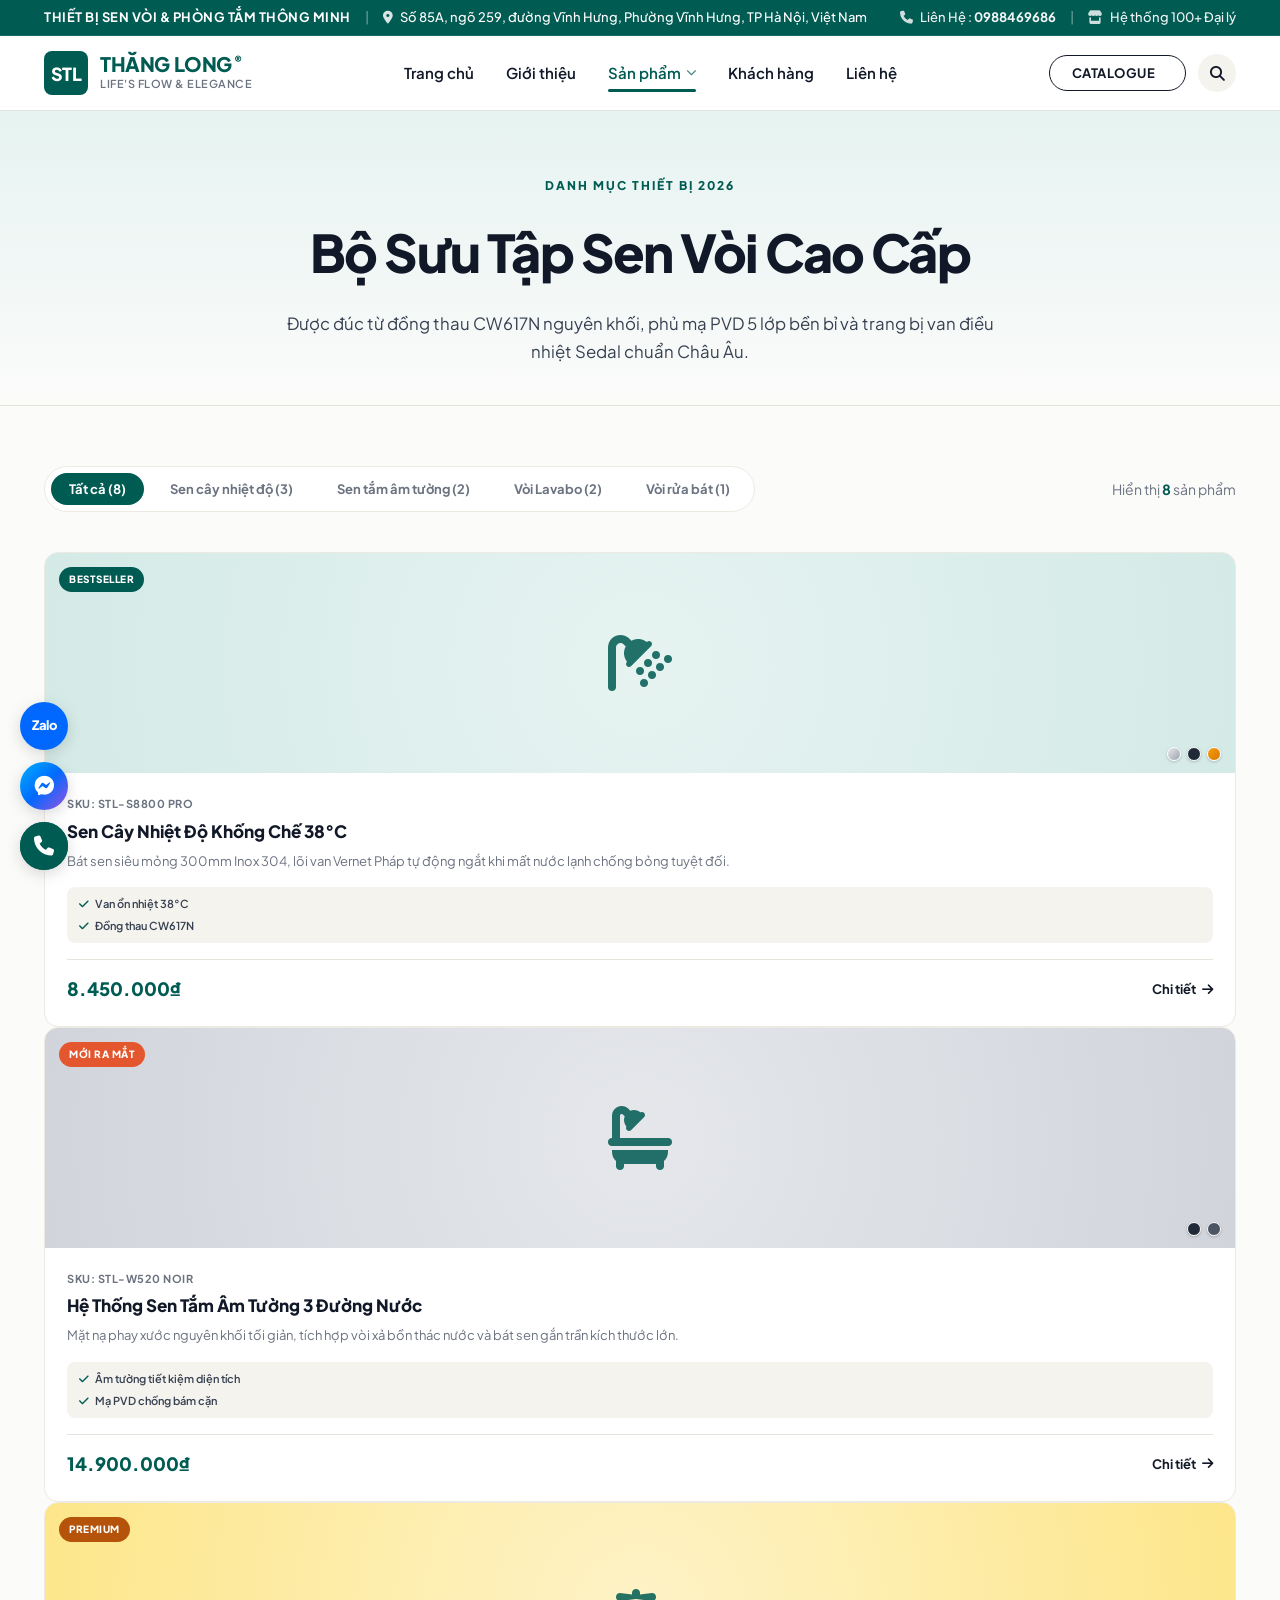
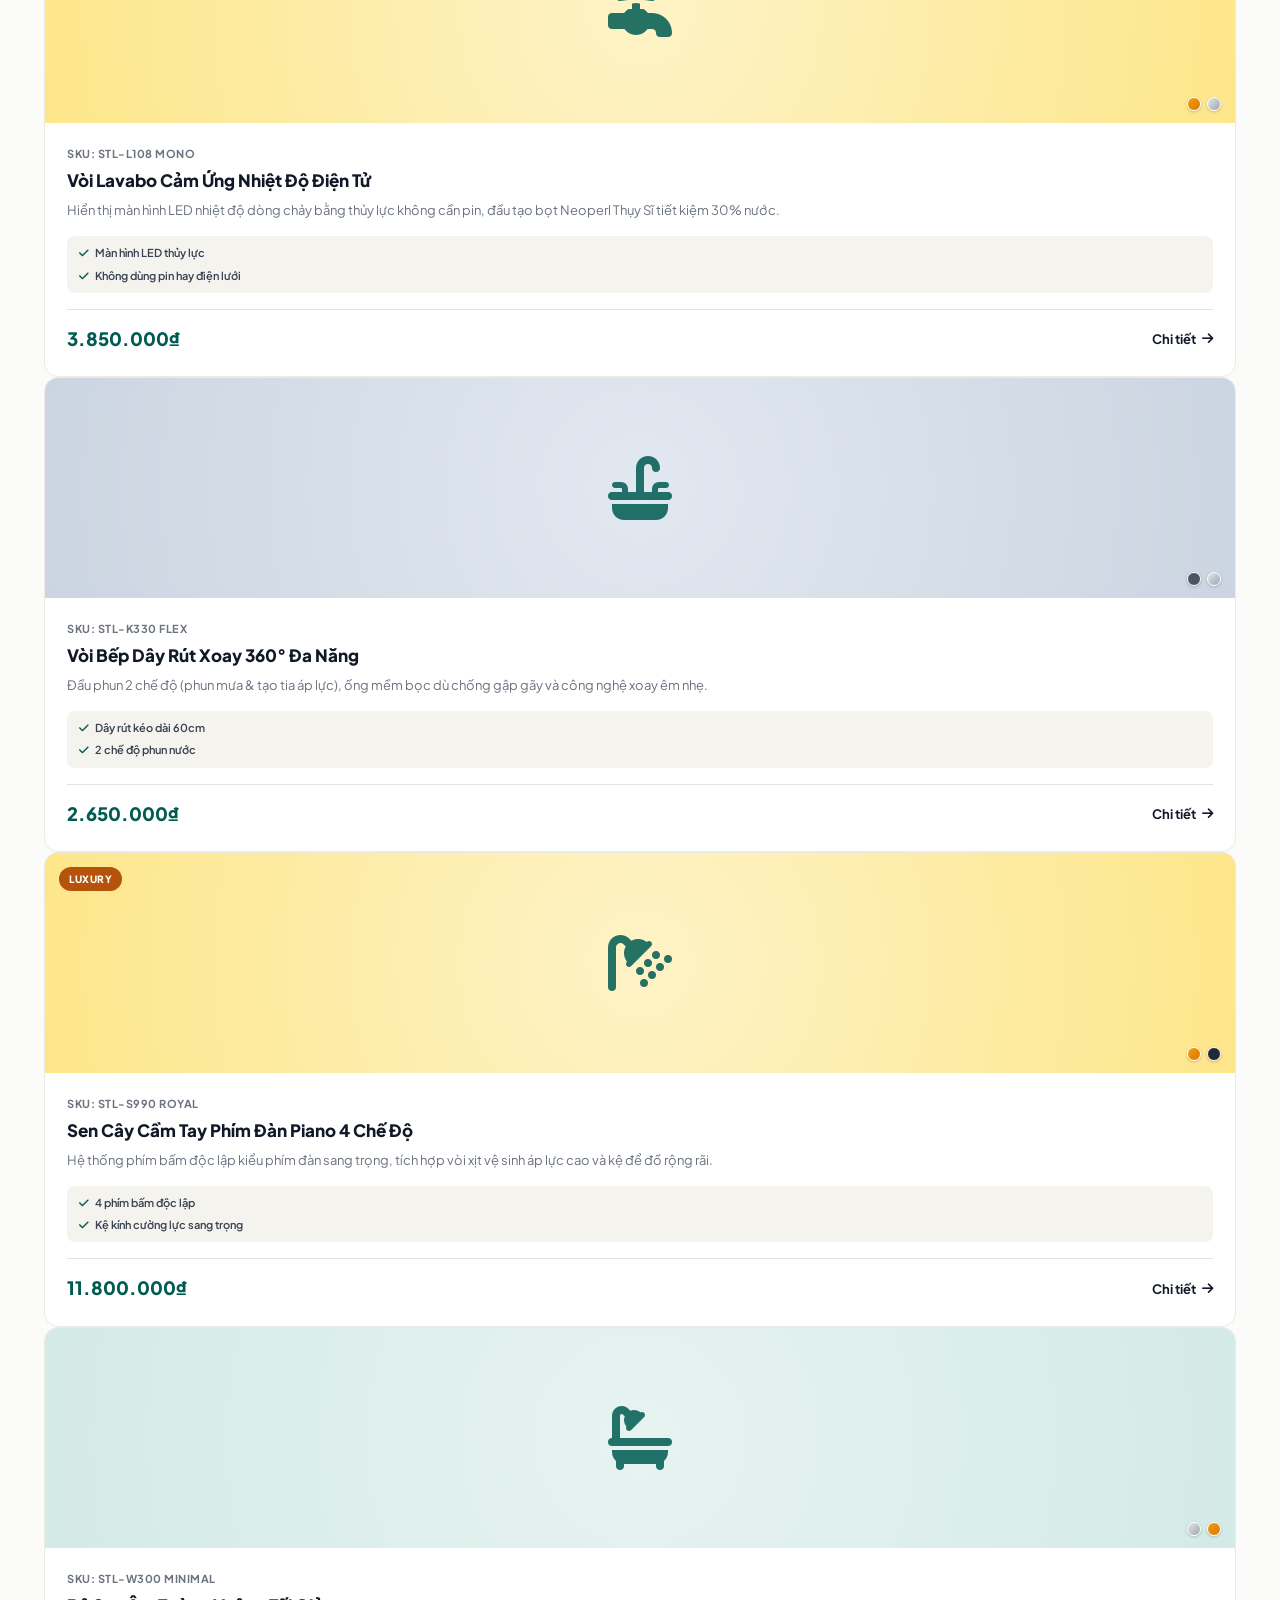
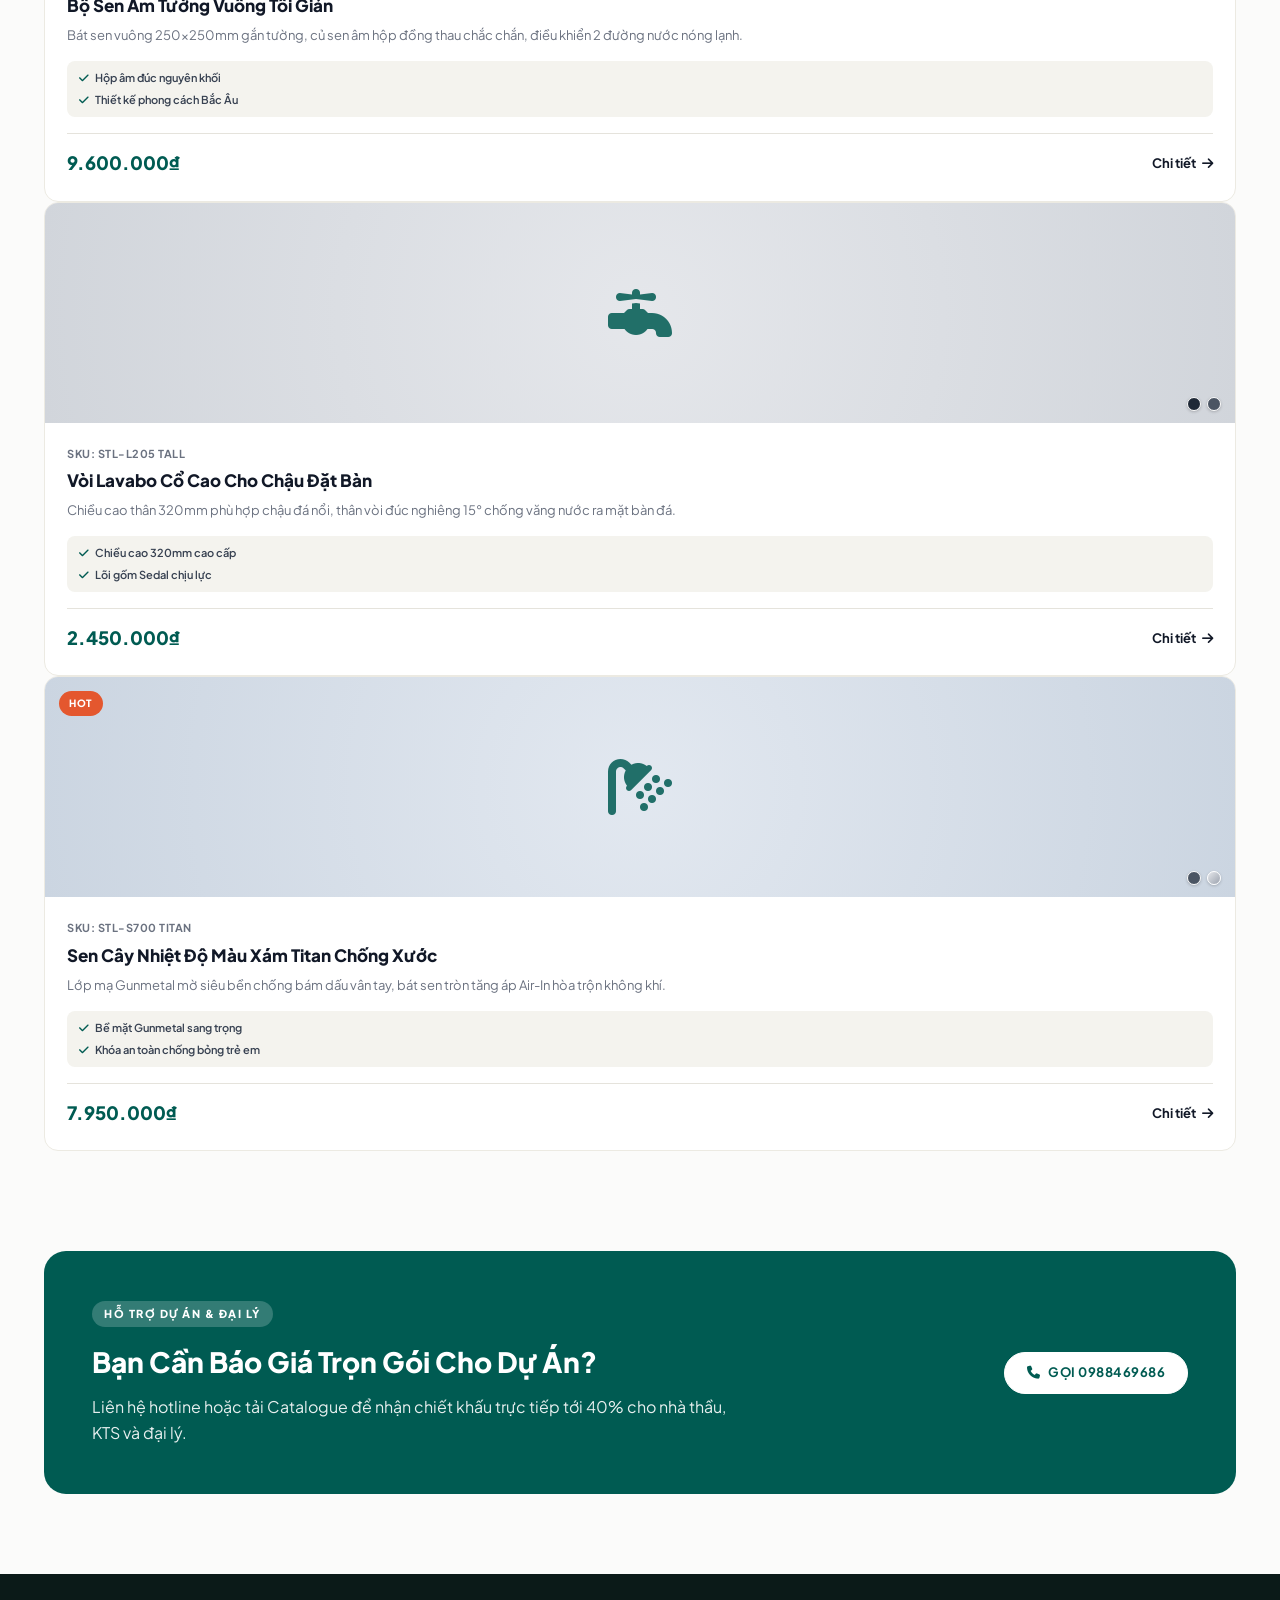
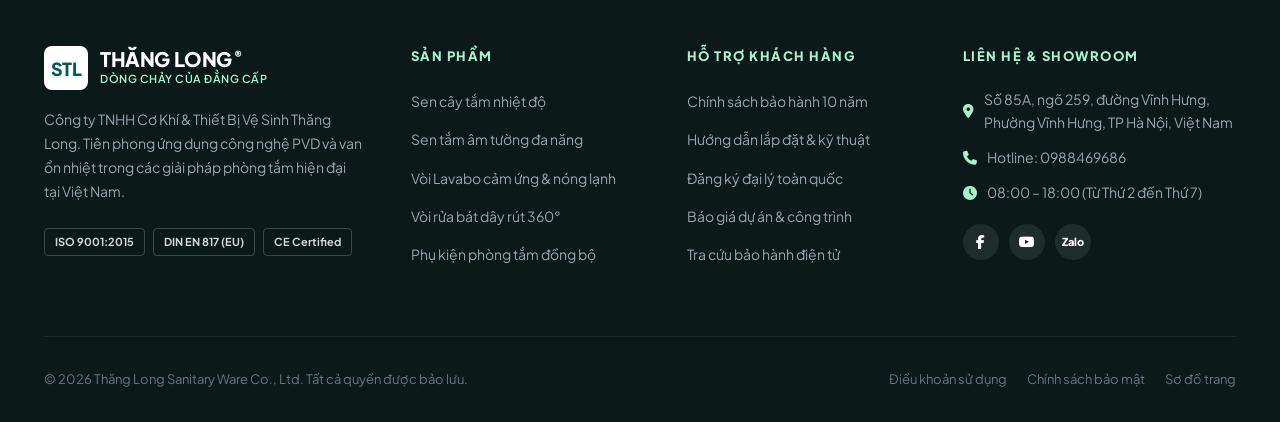
==== sanpham.html @ f5e44921 "deploy tam" ====
<!DOCTYPE html>
<html lang="vi">
<head>
  <meta charset="UTF-8" />
  <meta name="viewport" content="width=device-width, initial-scale=1.0" />
  <meta name="description" content="Danh mục sản phẩm Sen Vòi Thăng Long – Sen cây nhiệt độ 38°C, sen âm tường PVD, vòi lavabo cao cấp, vòi bếp dây rút." />
  <meta name="keywords" content="sản phẩm sen vòi thăng long, sen tắm cao cấp, vòi lavabo, sen âm tường" />
  <meta name="author" content="Sen Vòi Thăng Long" />

  <title>Sản Phẩm | Sen Vòi Thăng Long</title>

  <link rel="preconnect" href="https://fonts.googleapis.com" />
  <link rel="preconnect" href="https://fonts.gstatic.com" crossorigin />
  <link href="https://fonts.googleapis.com/css2?family=Playfair+Display:ital,wght@0,600;0,700;1,400;1,600&family=Plus+Jakarta+Sans:wght@300;400;500;600;700;800;900&display=swap" rel="stylesheet" />

  <link rel="stylesheet" href="https://cdnjs.cloudflare.com/ajax/libs/font-awesome/6.5.1/css/all.min.css" />
  <link rel="stylesheet" href="style.css" />
</head>
<body>

  <div class="topbar">
    <div class="container topbar__inner">
      <div class="topbar__left">
        <span class="topbar__highlight">THIẾT BỊ SEN VÒI & PHÒNG TẮM THÔNG MINH</span>
        <span class="topbar__divider">|</span>
        <span class="topbar__item"><i class="fa-solid fa-location-dot"></i> Số 85A, ngõ 259, đường Vĩnh Hưng, Phường Vĩnh Hưng, TP Hà Nội, Việt Nam</span>
      </div>
      <div class="topbar__right">
        <a href="tel:0988469686" class="topbar__link"><i class="fa-solid fa-phone"></i> Liên Hệ : <strong>0988469686</strong></a>
        <span class="topbar__divider">|</span>
        <a href="index.html#showroom" class="topbar__link"><i class="fa-solid fa-store"></i> Hệ thống 100+ Đại lý</a>
      </div>
    </div>
  </div>

  <header class="header" id="header">
    <div class="container header__inner">
      <a href="index.html" class="brand-logo" aria-label="Sen Vòi Thăng Long">
        <div class="brand-logo__symbol">
          <span>STL</span>
        </div>
        <div class="brand-logo__text">
          <span class="brand-logo__name">THĂNG LONG<span class="registered">®</span></span>
          <span class="brand-logo__tagline">Life's flow & elegance</span>
        </div>
      </a>

      <nav class="main-nav" aria-label="Menu chính">
        <ul class="main-nav__list">
          <li><a href="index.html" class="nav-item">Trang chủ</a></li>
          <li><a href="index.html#about" class="nav-item">Giới thiệu</a></li>
          <li><a href="sanpham.html" class="nav-item is-active">Sản phẩm <i class="fa-solid fa-chevron-down nav-item__arrow"></i></a></li>
          <li><a href="index.html#reviews" class="nav-item">Khách hàng</a></li>
          <li><a href="index.html#contact" class="nav-item">Liên hệ</a></li>
        </ul>
      </nav>

      <div class="header-actions">
        <button class="pill-btn pill-btn--dark" id="catalogueBtn">
          <span>CATALOGUE</span>
          <i class="fa-solid fa-arrow-down-to-line"></i>
        </button>
        <button class="icon-circle-btn" id="searchTrigger" aria-label="Tìm kiếm">
          <i class="fa-solid fa-magnifying-glass"></i>
        </button>
        <button class="hamburger-btn" id="hamburger" aria-label="Menu di động">
          <span></span><span></span><span></span>
        </button>
      </div>
    </div>

    <div class="mobile-drawer" id="mobileDrawer">
      <ul class="mobile-drawer__list">
        <li><a href="index.html" class="mobile-drawer__link">Trang chủ</a></li>
        <li><a href="index.html#about" class="mobile-drawer__link">Giới thiệu</a></li>
        <li><a href="sanpham.html" class="mobile-drawer__link is-active">Sản phẩm & Bộ sưu tập</a></li>
        <li><a href="index.html#reviews" class="mobile-drawer__link">Khách hàng nói về chúng tôi</a></li>
        <li><a href="index.html#projects" class="mobile-drawer__link">Công trình tiêu biểu</a></li>
        <li><a href="index.html#contact" class="mobile-drawer__link">Liên hệ tư vấn</a></li>
        <li class="mobile-drawer__action">
          <button class="pill-btn pill-btn--teal pill-btn--full" id="catalogueBtnMobile">
            <span>TẢI CATALOGUE 2026 (PDF)</span>
          </button>
        </li>
      </ul>
    </div>
  </header>

  <div class="floating-contact" aria-label="Liên hệ nhanh">
    <a href="https://zalo.me" target="_blank" class="float-btn float-btn--zalo" title="Chat qua Zalo">
      <span class="zalo-text">Zalo</span>
    </a>
    <a href="https://m.me" target="_blank" class="float-btn float-btn--messenger" title="Nhắn tin Messenger">
      <i class="fa-brands fa-facebook-messenger"></i>
    </a>
    <a href="tel:0988469686" class="float-btn float-btn--phone" title="Gọi Hotline 0988469686">
      <i class="fa-solid fa-phone"></i>
      <span class="phone-pulse"></span>
    </a>
  </div>

  <main>
    <section class="page-banner">
      <div class="container">
        <div class="page-banner__inner">
          <span class="sub-kicker">DANH MỤC THIẾT BỊ 2026</span>
          <h1 class="page-banner__title">Bộ Sưu Tập Sen Vòi Cao Cấp</h1>
          <p class="page-banner__desc">
            Được đúc từ đồng thau CW617N nguyên khối, phủ mạ PVD 5 lớp bền bỉ và trang bị van điều nhiệt Sedal chuẩn Châu Âu.
          </p>
        </div>
      </div>
    </section>

    <section class="section-products-page">
      <div class="container">
        <div class="products-toolbar">
          <div class="filter-pills filter-pills--wrap" role="tablist">
            <button class="filter-pill is-active" data-filter="all">Tất cả (8)</button>
            <button class="filter-pill" data-filter="thermo">Sen cây nhiệt độ (3)</button>
            <button class="filter-pill" data-filter="recessed">Sen tắm âm tường (2)</button>
            <button class="filter-pill" data-filter="faucet">Vòi Lavabo (2)</button>
            <button class="filter-pill" data-filter="kitchen">Vòi rửa bát (1)</button>
          </div>
          <div class="products-count-badge">
            Hiển thị <strong id="visibleCount">8</strong> sản phẩm
          </div>
        </div>

        <div class="product-cards-grid product-cards-grid--full">
          <!-- Sp 1 -->
          <article class="p-card" data-category="thermo">
            <div class="p-card__visual visual-teal">
              <span class="p-card__badge badge-featured">BESTSELLER</span>
              <div class="p-card__art"><i class="fa-solid fa-shower"></i></div>
              <div class="p-card__colors">
                <span class="color-dot dot-chrome" title="Crom bóng"></span>
                <span class="color-dot dot-black" title="Đen mờ Matte"></span>
                <span class="color-dot dot-gold" title="Vàng hoàng gia"></span>
              </div>
            </div>
            <div class="p-card__body">
              <span class="p-card__sku">SKU: STL-S8800 PRO</span>
              <h3 class="p-card__name">Sen Cây Nhiệt Độ Khống Chế 38°C</h3>
              <p class="p-card__brief">Bát sen siêu mỏng 300mm Inox 304, lõi van Vernet Pháp tự động ngắt khi mất nước lạnh chống bỏng tuyệt đối.</p>
              <div class="p-card__specs">
                <span><i class="fa-solid fa-check"></i> Van ổn nhiệt 38°C</span>
                <span><i class="fa-solid fa-check"></i> Đồng thau CW617N</span>
              </div>
              <div class="p-card__footer">
                <span class="p-card__price">8.450.000₫</span>
                <button class="p-card__action" onclick="openProductModal('STL-S8800 PRO')">
                  Chi tiết <i class="fa-solid fa-arrow-right"></i>
                </button>
              </div>
            </div>
          </article>

          <!-- Sp 2 -->
          <article class="p-card" data-category="recessed">
            <div class="p-card__visual visual-dark">
              <span class="p-card__badge badge-new">MỚI RA MẮT</span>
              <div class="p-card__art"><i class="fa-solid fa-bath"></i></div>
              <div class="p-card__colors">
                <span class="color-dot dot-black" title="Đen mờ"></span>
                <span class="color-dot dot-gunmetal" title="Xám titan"></span>
              </div>
            </div>
            <div class="p-card__body">
              <span class="p-card__sku">SKU: STL-W520 NOIR</span>
              <h3 class="p-card__name">Hệ Thống Sen Tắm Âm Tường 3 Đường Nước</h3>
              <p class="p-card__brief">Mặt nạ phay xước nguyên khối tối giản, tích hợp vòi xả bồn thác nước và bát sen gắn trần kích thước lớn.</p>
              <div class="p-card__specs">
                <span><i class="fa-solid fa-check"></i> Âm tường tiết kiệm diện tích</span>
                <span><i class="fa-solid fa-check"></i> Mạ PVD chống bám cặn</span>
              </div>
              <div class="p-card__footer">
                <span class="p-card__price">14.900.000₫</span>
                <button class="p-card__action" onclick="openProductModal('STL-W520 NOIR')">
                  Chi tiết <i class="fa-solid fa-arrow-right"></i>
                </button>
              </div>
            </div>
          </article>

          <!-- Sp 3 -->
          <article class="p-card" data-category="faucet">
            <div class="p-card__visual visual-warm">
              <span class="p-card__badge badge-premium">PREMIUM</span>
              <div class="p-card__art"><i class="fa-solid fa-faucet"></i></div>
              <div class="p-card__colors">
                <span class="color-dot dot-gold" title="Vàng Gold"></span>
                <span class="color-dot dot-chrome" title="Crom"></span>
              </div>
            </div>
            <div class="p-card__body">
              <span class="p-card__sku">SKU: STL-L108 MONO</span>
              <h3 class="p-card__name">Vòi Lavabo Cảm Ứng Nhiệt Độ Điện Tử</h3>
              <p class="p-card__brief">Hiển thị màn hình LED nhiệt độ dòng chảy bằng thủy lực không cần pin, đầu tạo bọt Neoperl Thụy Sĩ tiết kiệm 30% nước.</p>
              <div class="p-card__specs">
                <span><i class="fa-solid fa-check"></i> Màn hình LED thủy lực</span>
                <span><i class="fa-solid fa-check"></i> Không dùng pin hay điện lưới</span>
              </div>
              <div class="p-card__footer">
                <span class="p-card__price">3.850.000₫</span>
                <button class="p-card__action" onclick="openProductModal('STL-L108 MONO')">
                  Chi tiết <i class="fa-solid fa-arrow-right"></i>
                </button>
              </div>
            </div>
          </article>

          <!-- Sp 4 -->
          <article class="p-card" data-category="kitchen">
            <div class="p-card__visual visual-sage">
              <div class="p-card__art"><i class="fa-solid fa-sink"></i></div>
              <div class="p-card__colors">
                <span class="color-dot dot-gunmetal" title="Xám Titan"></span>
                <span class="color-dot dot-chrome" title="Crom"></span>
              </div>
            </div>
            <div class="p-card__body">
              <span class="p-card__sku">SKU: STL-K330 FLEX</span>
              <h3 class="p-card__name">Vòi Bếp Dây Rút Xoay 360° Đa Năng</h3>
              <p class="p-card__brief">Đầu phun 2 chế độ (phun mưa & tạo tia áp lực), ống mềm bọc dù chống gập gãy và công nghệ xoay êm nhẹ.</p>
              <div class="p-card__specs">
                <span><i class="fa-solid fa-check"></i> Dây rút kéo dài 60cm</span>
                <span><i class="fa-solid fa-check"></i> 2 chế độ phun nước</span>
              </div>
              <div class="p-card__footer">
                <span class="p-card__price">2.650.000₫</span>
                <button class="p-card__action" onclick="openProductModal('STL-K330 FLEX')">
                  Chi tiết <i class="fa-solid fa-arrow-right"></i>
                </button>
              </div>
            </div>
          </article>

          <!-- Sp 5 -->
          <article class="p-card" data-category="thermo">
            <div class="p-card__visual visual-warm">
              <span class="p-card__badge badge-premium">LUXURY</span>
              <div class="p-card__art"><i class="fa-solid fa-shower"></i></div>
              <div class="p-card__colors">
                <span class="color-dot dot-gold" title="Vàng Gold"></span>
                <span class="color-dot dot-black" title="Đen mờ"></span>
              </div>
            </div>
            <div class="p-card__body">
              <span class="p-card__sku">SKU: STL-S990 ROYAL</span>
              <h3 class="p-card__name">Sen Cây Cầm Tay Phím Đàn Piano 4 Chế Độ</h3>
              <p class="p-card__brief">Hệ thống phím bấm độc lập kiểu phím đàn sang trọng, tích hợp vòi xịt vệ sinh áp lực cao và kệ để đồ rộng rãi.</p>
              <div class="p-card__specs">
                <span><i class="fa-solid fa-check"></i> 4 phím bấm độc lập</span>
                <span><i class="fa-solid fa-check"></i> Kệ kính cường lực sang trọng</span>
              </div>
              <div class="p-card__footer">
                <span class="p-card__price">11.800.000₫</span>
                <button class="p-card__action" onclick="openProductModal('STL-S990 ROYAL')">
                  Chi tiết <i class="fa-solid fa-arrow-right"></i>
                </button>
              </div>
            </div>
          </article>

          <!-- Sp 6 -->
          <article class="p-card" data-category="recessed">
            <div class="p-card__visual visual-teal">
              <div class="p-card__art"><i class="fa-solid fa-bath"></i></div>
              <div class="p-card__colors">
                <span class="color-dot dot-chrome" title="Crom"></span>
                <span class="color-dot dot-gold" title="Vàng"></span>
              </div>
            </div>
            <div class="p-card__body">
              <span class="p-card__sku">SKU: STL-W300 MINIMAL</span>
              <h3 class="p-card__name">Bộ Sen Âm Tường Vuông Tối Giản</h3>
              <p class="p-card__brief">Bát sen vuông 250x250mm gắn tường, củ sen âm hộp đồng thau chắc chắn, điều khiển 2 đường nước nóng lạnh.</p>
              <div class="p-card__specs">
                <span><i class="fa-solid fa-check"></i> Hộp âm đúc nguyên khối</span>
                <span><i class="fa-solid fa-check"></i> Thiết kế phong cách Bắc Âu</span>
              </div>
              <div class="p-card__footer">
                <span class="p-card__price">9.600.000₫</span>
                <button class="p-card__action" onclick="openProductModal('STL-W300 MINIMAL')">
                  Chi tiết <i class="fa-solid fa-arrow-right"></i>
                </button>
              </div>
            </div>
          </article>

          <!-- Sp 7 -->
          <article class="p-card" data-category="faucet">
            <div class="p-card__visual visual-dark">
              <div class="p-card__art"><i class="fa-solid fa-faucet"></i></div>
              <div class="p-card__colors">
                <span class="color-dot dot-black" title="Đen mờ"></span>
                <span class="color-dot dot-gunmetal" title="Titan"></span>
              </div>
            </div>
            <div class="p-card__body">
              <span class="p-card__sku">SKU: STL-L205 TALL</span>
              <h3 class="p-card__name">Vòi Lavabo Cổ Cao Cho Chậu Đặt Bàn</h3>
              <p class="p-card__brief">Chiều cao thân 320mm phù hợp chậu đá nổi, thân vòi đúc nghiêng 15° chống văng nước ra mặt bàn đá.</p>
              <div class="p-card__specs">
                <span><i class="fa-solid fa-check"></i> Chiều cao 320mm cao cấp</span>
                <span><i class="fa-solid fa-check"></i> Lõi gốm Sedal chịu lực</span>
              </div>
              <div class="p-card__footer">
                <span class="p-card__price">2.450.000₫</span>
                <button class="p-card__action" onclick="openProductModal('STL-L205 TALL')">
                  Chi tiết <i class="fa-solid fa-arrow-right"></i>
                </button>
              </div>
            </div>
          </article>

          <!-- Sp 8 -->
          <article class="p-card" data-category="thermo">
            <div class="p-card__visual visual-sage">
              <span class="p-card__badge badge-new">HOT</span>
              <div class="p-card__art"><i class="fa-solid fa-shower"></i></div>
              <div class="p-card__colors">
                <span class="color-dot dot-gunmetal" title="Xám Titan"></span>
                <span class="color-dot dot-chrome" title="Crom"></span>
              </div>
            </div>
            <div class="p-card__body">
              <span class="p-card__sku">SKU: STL-S700 TITAN</span>
              <h3 class="p-card__name">Sen Cây Nhiệt Độ Màu Xám Titan Chống Xước</h3>
              <p class="p-card__brief">Lớp mạ Gunmetal mờ siêu bền chống bám dấu vân tay, bát sen tròn tăng áp Air-In hòa trộn không khí.</p>
              <div class="p-card__specs">
                <span><i class="fa-solid fa-check"></i> Bề mặt Gunmetal sang trọng</span>
                <span><i class="fa-solid fa-check"></i> Khóa an toàn chống bỏng trẻ em</span>
              </div>
              <div class="p-card__footer">
                <span class="p-card__price">7.950.000₫</span>
                <button class="p-card__action" onclick="openProductModal('STL-S700 TITAN')">
                  Chi tiết <i class="fa-solid fa-arrow-right"></i>
                </button>
              </div>
            </div>
          </article>
        </div>
      </div>
    </section>

    <section class="section-contact-cta">
      <div class="container">
        <div class="catalogue-banner">
          <div class="catalogue-banner__content">
            <span class="cat-tag">HỖ TRỢ DỰ ÁN & ĐẠI LÝ</span>
            <h3>Bạn Cần Báo Giá Trọn Gói Cho Dự Án?</h3>
            <p>Liên hệ hotline hoặc tải Catalogue để nhận chiết khấu trực tiếp tới 40% cho nhà thầu, KTS và đại lý.</p>
          </div>
          <div class="catalogue-banner__action">
            <a href="tel:0988469686" class="pill-btn pill-btn--white">
              <i class="fa-solid fa-phone"></i> GỌI 0988469686
            </a>
          </div>
        </div>
      </div>
    </section>
  </main>

  <footer class="footer">
    <div class="container footer__inner">
      <div class="footer-top-row">
        <div class="footer-col footer-col--brand">
          <div class="brand-logo">
            <div class="brand-logo__symbol brand-logo__symbol--white">
              <span>STL</span>
            </div>
            <div class="brand-logo__text">
              <span class="brand-logo__name text-white">THĂNG LONG<span class="registered">®</span></span>
              <span class="brand-logo__tagline text-sage">Dòng Chảy Của Đẳng Cấp</span>
            </div>
          </div>
          <p class="footer-bio">
            Công ty TNHH Cơ Khí & Thiết Bị Vệ Sinh Thăng Long. Tiên phong ứng dụng công nghệ PVD và van ổn nhiệt trong các giải pháp phòng tắm hiện đại tại Việt Nam.
          </p>
          <div class="footer-badges">
            <span class="badge-cert">ISO 9001:2015</span>
            <span class="badge-cert">DIN EN 817 (EU)</span>
            <span class="badge-cert">CE Certified</span>
          </div>
        </div>

        <div class="footer-col">
          <h4 class="footer-heading">SẢN PHẨM</h4>
          <ul class="footer-links">
            <li><a href="sanpham.html">Sen cây tắm nhiệt độ</a></li>
            <li><a href="sanpham.html">Sen tắm âm tường đa năng</a></li>
            <li><a href="sanpham.html">Vòi Lavabo cảm ứng & nóng lạnh</a></li>
            <li><a href="sanpham.html">Vòi rửa bát dây rút 360°</a></li>
            <li><a href="sanpham.html">Phụ kiện phòng tắm đồng bộ</a></li>
          </ul>
        </div>

        <div class="footer-col">
          <h4 class="footer-heading">HỖ TRỢ KHÁCH HÀNG</h4>
          <ul class="footer-links">
            <li><a href="index.html#about">Chính sách bảo hành 10 năm</a></li>
            <li><a href="index.html#about">Hướng dẫn lắp đặt & kỹ thuật</a></li>
            <li><a href="index.html#contact">Đăng ký đại lý toàn quốc</a></li>
            <li><a href="index.html#contact">Báo giá dự án & công trình</a></li>
            <li><a href="index.html#contact">Tra cứu bảo hành điện tử</a></li>
          </ul>
        </div>

        <div class="footer-col">
          <h4 class="footer-heading">LIÊN HỆ & SHOWROOM</h4>
          <p class="footer-contact-p"><i class="fa-solid fa-location-dot"></i> Số 85A, ngõ 259, đường Vĩnh Hưng, Phường Vĩnh Hưng, TP Hà Nội, Việt Nam</p>
          <p class="footer-contact-p"><i class="fa-solid fa-phone"></i> Hotline: 0988469686</p>
          <p class="footer-contact-p"><i class="fa-solid fa-clock"></i> 08:00 – 18:00 (Từ Thứ 2 đến Thứ 7)</p>
          <div class="footer-social-links">
            <a href="https://facebook.com" target="_blank" aria-label="Facebook"><i class="fa-brands fa-facebook-f"></i></a>
            <a href="https://youtube.com" target="_blank" aria-label="Youtube"><i class="fa-brands fa-youtube"></i></a>
            <a href="https://zalo.me" target="_blank" aria-label="Zalo"><span class="zalo-tag">Zalo</span></a>
          </div>
        </div>
      </div>

      <div class="footer-bottom-bar">
        <div class="copyright">© 2026 Thăng Long Sanitary Ware Co., Ltd. Tất cả quyền được bảo lưu.</div>
        <div class="footer-meta-links">
          <a href="#">Điều khoản sử dụng</a>
          <a href="#">Chính sách bảo mật</a>
          <a href="#">Sơ đồ trang</a>
        </div>
      </div>
    </div>
  </footer>

  <div class="modal-overlay" id="catalogueModal" aria-hidden="true">
    <div class="modal-dialog">
      <button class="modal-close" id="modalCloseBtn" aria-label="Đóng popup">&times;</button>
      <div class="modal-body">
        <span class="sub-kicker sub-kicker--teal">ẤN PHẨM KỸ THUẬT 2026</span>
        <h3 class="modal-title">Catalogue Sen Vòi Thăng Long</h3>
        <p class="modal-desc">
          Bộ tài liệu bao gồm chi tiết thông số kích thước, bản vẽ CAD và catalogue hình ảnh thực tế của hơn 400 sản phẩm mới nhất.
        </p>
        <div class="modal-spec-card">
          <div class="spec-row">
            <span><i class="fa-solid fa-file-pdf" style="color: #e4572e;"></i> Định dạng:</span>
            <strong>PDF Vector độ nét cao (In ấn)</strong>
          </div>
          <div class="spec-row">
            <span><i class="fa-solid fa-hard-drive" style="color: #005b52;"></i> Dung lượng:</span>
            <strong>28.4 MB (Bản phát hành chính thức)</strong>
          </div>
        </div>
        <form id="downloadCatalogueForm" class="modal-download-form">
          <input type="text" id="catName" placeholder="Tên của bạn hoặc đơn vị KTS" required class="form-control" />
          <input type="tel" id="catPhone" placeholder="Số điện thoại nhận link tải qua Zalo" required class="form-control" />
          <button type="submit" class="pill-btn pill-btn--teal pill-btn--full">
            <i class="fa-solid fa-download"></i> TẢI XUỐNG BẢN PDF NGAY
          </button>
        </form>
      </div>
    </div>
  </div>

  <button class="back-to-top" id="backToTop" aria-label="Cuộn lên đầu trang">
    <i class="fa-solid fa-arrow-up"></i>
  </button>

  <script src="script.js"></script>
</body>
</html>
---- style.css ----
:root {
  
  --teal-primary:       #005b52; 
  --teal-dark:          #00443d; 
  --teal-light:         #0d8578; 
  --teal-subtle:        #e6f3f1; 
  --teal-border:        #b3ded9;

  
  --terracotta:         #e4572e; 
  --terracotta-soft:    #fdf0ec;

  
  --bg-canvas:          #fbfbfa; 
  --bg-surface:         #ffffff; 
  --bg-muted:           #f4f3ee; 
  --border-subtle:      #e5e3dc;
  --border-card:        #eceae2;

  
  --text-main:          #111827; 
  --text-body:          #374151; 
  --text-muted:         #6b7280; 
  --text-inverse:       #ffffff;

  
  --font-sans:          'Plus Jakarta Sans', -apple-system, BlinkMacSystemFont, 'Segoe UI', Roboto, sans-serif;
  --font-serif:         'Playfair Display', Georgia, serif;

  
  --shadow-sm:          0 1px 3px rgba(0, 0, 0, 0.05);
  --shadow-card:        0 8px 30px rgba(0, 0, 0, 0.04), 0 2px 8px rgba(0, 0, 0, 0.02);
  --shadow-elevated:    0 20px 45px rgba(0, 40, 35, 0.08);

  
  --radius-sm:          8px;
  --radius-md:          14px;
  --radius-lg:          22px;
  --radius-pill:        9999px;

  
  --trans-fast:         0.2s cubic-bezier(0.16, 1, 0.3, 1);
  --trans-smooth:       0.35s cubic-bezier(0.16, 1, 0.3, 1);
}

*, *::before, *::after {
  box-sizing: border-box;
  margin: 0;
  padding: 0;
}

html {
  scroll-behavior: smooth;
  font-size: 16px;
  -webkit-font-smoothing: antialiased;
}

body {
  font-family: var(--font-sans);
  color: var(--text-body);
  background-color: var(--bg-canvas);
  line-height: 1.65;
  overflow-x: hidden;
}

img {
  max-width: 100%;
  display: block;
}

a {
  text-decoration: none;
  color: inherit;
  transition: color var(--trans-fast);
}

button {
  font-family: inherit;
  cursor: pointer;
  border: none;
  background: none;
}

ul {
  list-style: none;
}

.container {
  width: 100%;
  max-width: 1240px;
  margin: 0 auto;
  padding: 0 24px;
}

.topbar {
  background-color: var(--teal-primary);
  color: #ffffff;
  font-size: 0.8125rem;
  padding: 7px 0;
  font-weight: 500;
  border-bottom: 1px solid rgba(255, 255, 255, 0.1);
}

.topbar__inner {
  display: flex;
  align-items: center;
  justify-content: space-between;
}

.topbar__left,
.topbar__right {
  display: flex;
  align-items: center;
  gap: 14px;
}

.topbar__highlight {
  font-weight: 700;
  letter-spacing: 0.5px;
  color: #ffffff;
}

.topbar__divider {
  opacity: 0.4;
}

.topbar__item i,
.topbar__link i {
  margin-right: 5px;
  opacity: 0.85;
}

.topbar__link {
  color: #ffffff;
  opacity: 0.95;
}

.topbar__link:hover {
  opacity: 1;
  text-decoration: underline;
}

.header {
  background-color: var(--bg-surface);
  position: sticky;
  top: 0;
  z-index: 100;
  border-bottom: 1px solid var(--border-subtle);
  transition: all var(--trans-smooth);
}

.header.is-scrolled {
  box-shadow: 0 4px 20px rgba(0, 0, 0, 0.05);
}

.header__inner {
  display: flex;
  align-items: center;
  justify-content: space-between;
  height: 74px;
}

.brand-logo {
  display: flex;
  align-items: center;
  gap: 12px;
}

.brand-logo__symbol {
  width: 44px;
  height: 44px;
  background-color: var(--teal-primary);
  color: #ffffff;
  border-radius: var(--radius-sm);
  display: flex;
  align-items: center;
  justify-content: center;
  font-weight: 900;
  font-size: 1.125rem;
  letter-spacing: -0.5px;
  transition: transform var(--trans-fast);
}

.brand-logo:hover .brand-logo__symbol {
  transform: scale(1.04);
}

.brand-logo__name {
  display: block;
  font-size: 1.25rem;
  font-weight: 900;
  letter-spacing: -0.02em;
  color: var(--teal-primary);
  line-height: 1.1;
}

.brand-logo__name .registered {
  font-size: 0.75rem;
  vertical-align: super;
  margin-left: 2px;
}

.brand-logo__tagline {
  display: block;
  font-size: 0.6875rem;
  font-weight: 600;
  color: var(--text-muted);
  letter-spacing: 0.5px;
  text-transform: uppercase;
}

.main-nav__list {
  display: flex;
  align-items: center;
  gap: 32px;
}

.nav-item {
  font-size: 0.9375rem;
  font-weight: 600;
  color: var(--text-main);
  position: relative;
  padding: 6px 0;
  display: inline-flex;
  align-items: center;
  gap: 5px;
}

.nav-item:hover,
.nav-item.is-active {
  color: var(--teal-primary);
}

.nav-item.is-active::after {
  content: '';
  position: absolute;
  bottom: 0;
  left: 0;
  width: 100%;
  height: 2.5px;
  background-color: var(--teal-primary);
  border-radius: 2px;
}

.nav-item__arrow {
  font-size: 0.65rem;
  opacity: 0.7;
}

.header-actions {
  display: flex;
  align-items: center;
  gap: 12px;
}

.pill-btn {
  display: inline-flex;
  align-items: center;
  justify-content: center;
  gap: 8px;
  padding: 9px 22px;
  border-radius: var(--radius-pill);
  font-weight: 700;
  font-size: 0.8125rem;
  letter-spacing: 0.5px;
  text-transform: uppercase;
  transition: all var(--trans-fast);
}

.pill-btn--dark {
  background-color: transparent;
  color: var(--text-main);
  border: 1.5px solid var(--text-main);
}

.pill-btn--dark:hover {
  background-color: var(--text-main);
  color: #ffffff;
}

.pill-btn--teal {
  background-color: var(--teal-primary);
  color: #ffffff;
  border: 1.5px solid var(--teal-primary);
}

.pill-btn--teal:hover {
  background-color: var(--teal-dark);
  border-color: var(--teal-dark);
  box-shadow: 0 4px 14px rgba(0, 91, 82, 0.25);
}

.pill-btn--white {
  background-color: #ffffff;
  color: var(--teal-primary);
  border: 1.5px solid #ffffff;
}

.pill-btn--white:hover {
  background-color: var(--teal-subtle);
}

.pill-btn--full {
  width: 100%;
}

.icon-circle-btn {
  width: 38px;
  height: 38px;
  border-radius: 50%;
  display: flex;
  align-items: center;
  justify-content: center;
  color: var(--text-main);
  background-color: var(--bg-muted);
  font-size: 0.9375rem;
  transition: all var(--trans-fast);
}

.icon-circle-btn:hover {
  background-color: var(--teal-subtle);
  color: var(--teal-primary);
}

.hamburger-btn {
  display: none;
  flex-direction: column;
  gap: 5px;
  width: 36px;
  height: 36px;
  justify-content: center;
  align-items: center;
}

.hamburger-btn span {
  display: block;
  width: 22px;
  height: 2px;
  background-color: var(--text-main);
  border-radius: 2px;
  transition: transform 0.2s, opacity 0.2s;
}

.mobile-drawer {
  display: none;
  background-color: var(--bg-surface);
  border-top: 1px solid var(--border-subtle);
  padding: 20px 24px 28px;
}

.mobile-drawer.is-open {
  display: block;
}

.mobile-drawer__list {
  display: flex;
  flex-direction: column;
  gap: 16px;
}

.mobile-drawer__link {
  font-size: 1.05rem;
  font-weight: 600;
  color: var(--text-main);
  display: block;
}

.mobile-drawer__action {
  margin-top: 8px;
}

.floating-contact {
  position: fixed;
  left: 20px;
  bottom: 30px;
  z-index: 99;
  display: flex;
  flex-direction: column;
  gap: 12px;
}

.float-btn {
  width: 48px;
  height: 48px;
  border-radius: 50%;
  display: flex;
  align-items: center;
  justify-content: center;
  color: #ffffff;
  font-size: 1.25rem;
  box-shadow: 0 4px 15px rgba(0, 0, 0, 0.15);
  position: relative;
  transition: transform var(--trans-fast), box-shadow var(--trans-fast);
}

.float-btn:hover {
  transform: scale(1.1);
  box-shadow: 0 8px 24px rgba(0, 0, 0, 0.2);
}

.float-btn--zalo {
  background-color: #0068ff;
}

.float-btn--zalo .zalo-text {
  font-size: 0.8125rem;
  font-weight: 900;
  letter-spacing: -0.5px;
}

.float-btn--messenger {
  background: linear-gradient(135deg, #00b2fe 0%, #006aff 50%, #9b51e0 100%);
}

.float-btn--phone {
  background-color: var(--teal-primary);
}

.phone-pulse {
  position: absolute;
  width: 100%;
  height: 100%;
  border-radius: 50%;
  border: 2px solid var(--teal-primary);
  animation: pulse-ring 1.8s infinite;
}

@keyframes pulse-ring {
  0% { transform: scale(0.95); opacity: 0.8; }
  100% { transform: scale(1.6); opacity: 0; }
}




/*

.hero-section {
  position: relative;
  padding: 60px 0 100px;
  background-color: var(--bg-canvas);
  background-image: url('background.jpg');
  background-size: cover;
  background-position: center;
  background-repeat: no-repeat;
  overflow: hidden;
}

.hero-art-circle {
  display: none;
}
*/


.hero-section {
  position: relative;
  padding: 60px 0 100px;
  background-color: var(--bg-canvas);
  overflow: hidden;
}

.hero-art-circle {
  position: absolute;
  right: 8%;
  top: 15px;
  width: 480px;
  height: 480px;
  background-color: var(--terracotta);
  border-radius: 50%;
  opacity: 0.95;
  z-index: 1;
  pointer-events: none;
  display: block;
}


.hero-section__inner {
  position: relative;
  z-index: 2;
}

.hero-layout--full {
  display: block;
  position: relative;
  z-index: 2;
}

.hero-typography {
  max-width: 980px;
  position: relative;
  z-index: 2;
}

.hero-label-chip {
  display: inline-flex;
  align-items: center;
  gap: 8px;
  padding: 6px 14px;
  background-color: var(--teal-subtle);
  color: var(--teal-primary);
  border-radius: var(--radius-pill);
  font-size: 0.75rem;
  font-weight: 800;
  letter-spacing: 1px;
  margin-bottom: 24px;
}

.chip-dot {
  width: 7px;
  height: 7px;
  border-radius: 50%;
  background-color: var(--teal-primary);
}

.hero-title {
  font-size: clamp(3.2rem, 7vw, 5.5rem);
  line-height: 1.05;
  font-weight: 900;
  color: var(--text-main);
  letter-spacing: -0.04em;
  margin-bottom: 32px;
  text-transform: uppercase;
}

.hero-title__block {
  display: block;
}

.hero-title__block:first-child {
  margin-bottom: 12px;
}

.hero-title__script {
  display: block;
  font-family: var(--font-serif);
  font-style: italic;
  font-weight: 400;
  text-transform: none;
  font-size: clamp(2.3rem, 5vw, 4rem);
  line-height: 1.15;
  letter-spacing: -0.01em;
  color: var(--teal-primary);
  margin-top: 8px;
}

.hero-bottom-row {
  display: grid;
  grid-template-columns: 1.15fr 0.85fr;
  gap: 40px;
  align-items: center;
  margin-bottom: 36px;
  max-width: 980px;
}

.hero-description {
  font-size: 1.125rem;
  line-height: 1.75;
  color: var(--text-body);
  margin-bottom: 0;
}

.hero-cta-group {
  display: flex;
  align-items: center;
  gap: 14px;
  margin-bottom: 0;
  flex-wrap: wrap;
}

.btn-editorial {
  display: inline-flex;
  align-items: center;
  gap: 10px;
  padding: 14px 28px;
  border-radius: var(--radius-pill);
  font-weight: 700;
  font-size: 0.9375rem;
  transition: all var(--trans-fast);
}

.btn-editorial--teal {
  background-color: var(--teal-primary);
  color: #ffffff;
  box-shadow: 0 8px 24px rgba(0, 91, 82, 0.22);
}

.btn-editorial--teal:hover {
  background-color: var(--teal-dark);
  transform: translateY(-2px);
  box-shadow: 0 12px 28px rgba(0, 91, 82, 0.3);
}

.btn-editorial--outline {
  background-color: transparent;
  color: var(--text-main);
  border: 1.5px solid var(--border-subtle);
}

.btn-editorial--outline:hover {
  border-color: var(--text-main);
  background-color: var(--bg-surface);
}

.hero-features-strip {
  display: flex;
  flex-wrap: wrap;
  gap: 28px;
  padding-top: 24px;
  border-top: 1px solid var(--border-subtle);
  max-width: 980px;
}

.strip-item {
  display: flex;
  align-items: center;
  gap: 8px;
  font-size: 0.875rem;
  font-weight: 600;
  color: var(--text-muted);
}

.strip-item i {
  color: var(--teal-primary);
  font-size: 1rem;
}

.reveal {
  opacity: 0;
  transform: translateY(32px);
  transition: opacity 0.75s cubic-bezier(0.16, 1, 0.3, 1), transform 0.75s cubic-bezier(0.16, 1, 0.3, 1);
  will-change: opacity, transform;
}

.reveal.is-revealed {
  opacity: 1;
  transform: translateY(0);
}

.reveal-delay-1 { transition-delay: 0.12s; }
.reveal-delay-2 { transition-delay: 0.24s; }
.reveal-delay-3 { transition-delay: 0.36s; }

.stats-overlap {
  position: relative;
  z-index: 10;
  margin-top: 60px;
}

.stats-card-deck {
  background-color: var(--bg-surface);
  border: 1px solid var(--border-card);
  border-radius: var(--radius-lg);
  box-shadow: var(--shadow-elevated);
  display: grid;
  grid-template-columns: repeat(4, 1fr);
  padding: 16px;
  gap: 1px;
  background-color: var(--border-subtle);
}

.stats-box {
  background-color: var(--bg-surface);
  padding: 28px 24px;
  display: flex;
  align-items: center;
  gap: 18px;
  transition: background-color var(--trans-fast);
}

.stats-box:hover {
  background-color: var(--bg-canvas);
}

.stats-box__icon {
  width: 52px;
  height: 52px;
  border-radius: var(--radius-sm);
  background-color: var(--teal-subtle);
  color: var(--teal-primary);
  display: flex;
  align-items: center;
  justify-content: center;
  font-size: 1.35rem;
  flex-shrink: 0;
}

.stats-box__num {
  font-size: 1.75rem;
  font-weight: 900;
  color: var(--teal-primary);
  letter-spacing: -0.02em;
  line-height: 1.1;
}

.stats-box__label {
  font-size: 0.875rem;
  color: var(--text-muted);
  font-weight: 500;
  margin-top: 4px;
}

.section-about {
  padding: 110px 0;
  background-color: var(--bg-surface);
}

.about-grid {
  display: grid;
  grid-template-columns: 1fr 1fr;
  gap: 64px;
  align-items: flex-start;
}

.sub-kicker {
  display: inline-block;
  font-size: 0.75rem;
  font-weight: 800;
  letter-spacing: 2px;
  text-transform: uppercase;
  color: var(--teal-primary);
  margin-bottom: 14px;
}

.sub-kicker--light {
  color: #7dd3fc;
}

.sub-kicker--teal {
  color: var(--teal-primary);
}

.about-heading {
  font-size: 2.75rem;
  line-height: 1.15;
  font-weight: 900;
  letter-spacing: -0.03em;
  color: var(--text-main);
}

.about-heading__serif {
  display: block;
  font-family: var(--font-serif);
  font-style: italic;
  font-weight: 400;
  color: var(--terracotta);
  font-size: 2.25rem;
  margin-top: 8px;
}

.about-para {
  font-size: 1.0625rem;
  line-height: 1.75;
  color: var(--text-body);
  margin-bottom: 20px;
}

.about-metrics {
  display: flex;
  gap: 36px;
  margin-top: 36px;
  padding-top: 28px;
  border-top: 1px solid var(--border-subtle);
}

.metric-val {
  display: block;
  font-size: 2.25rem;
  font-weight: 900;
  color: var(--teal-primary);
  line-height: 1;
  margin-bottom: 6px;
}

.metric-desc {
  font-size: 0.875rem;
  color: var(--text-muted);
  font-weight: 500;
}

.section-products {
  padding: 100px 0;
  background-color: var(--bg-canvas);
}

.section-header-flex {
  display: flex;
  align-items: flex-end;
  justify-content: space-between;
  margin-bottom: 50px;
  flex-wrap: wrap;
  gap: 24px;
}

.section-main-title {
  font-size: 2.5rem;
  font-weight: 900;
  letter-spacing: -0.03em;
  color: var(--text-main);
}

.filter-pills {
  display: flex;
  gap: 8px;
  background-color: var(--bg-surface);
  padding: 6px;
  border-radius: var(--radius-pill);
  border: 1px solid var(--border-card);
}

.filter-pill {
  padding: 8px 18px;
  border-radius: var(--radius-pill);
  font-size: 0.8125rem;
  font-weight: 700;
  color: var(--text-muted);
  transition: all var(--trans-fast);
}

.filter-pill:hover,
.filter-pill.is-active {
  background-color: var(--teal-primary);
  color: #ffffff;
}

.product-view-more {
  text-align: center;
  margin-top: 10px;
  margin-bottom: 48px;
}

/* ============================================================
   MARQUEE CHỨNG CHỈ THƯƠNG HIỆU CHẠY NGANG (THEO ẢNH 2)
   ============================================================ */
.trust-marquee-wrapper {
  background-color: var(--bg-surface);
  border: 1px solid var(--border-card);
  border-radius: var(--radius-lg);
  padding: 36px 0 32px;
  box-shadow: var(--shadow-sm);
  overflow: hidden;
  margin-top: 20px;
}

.trust-marquee-header {
  text-align: center;
  margin-bottom: 24px;
  padding: 0 24px;
}

.trust-marquee-title {
  font-size: 1.25rem;
  font-weight: 800;
  color: var(--text-main);
  letter-spacing: -0.02em;
}

.marquee-track-container {
  overflow: hidden;
  position: relative;
  width: 100%;
}

.marquee-track-container::before,
.marquee-track-container::after {
  content: '';
  position: absolute;
  top: 0;
  bottom: 0;
  width: 80px;
  z-index: 2;
  pointer-events: none;
}

.marquee-track-container::before {
  left: 0;
  background: linear-gradient(90deg, var(--bg-surface) 0%, transparent 100%);
}

.marquee-track-container::after {
  right: 0;
  background: linear-gradient(270deg, var(--bg-surface) 0%, transparent 100%);
}

.marquee-track {
  display: flex;
  width: max-content;
  animation: marquee-scroll 32s linear infinite;
}

.marquee-track:hover {
  animation-play-state: paused;
}

@keyframes marquee-scroll {
  0% { transform: translateX(0); }
  100% { transform: translateX(-50%); }
}

.cert-item {
  padding: 0 16px;
  display: flex;
  align-items: center;
}

.cert-card {
  background-color: #ffffff;
  border: 1.5px solid #e5e7eb;
  border-radius: var(--radius-sm);
  padding: 14px 22px;
  min-width: 200px;
  height: 90px;
  display: flex;
  align-items: center;
  justify-content: center;
  box-shadow: 0 2px 6px rgba(0, 0, 0, 0.03);
  transition: transform var(--trans-fast), border-color var(--trans-fast);
}

.cert-card:hover {
  border-color: var(--teal-primary);
  transform: translateY(-2px);
}

/* Badge 1: Hàng VNCLC */
.cert-badge-hvnclc {
  text-align: center;
  line-height: 1.15;
}

.cert-hvnclc-title {
  display: block;
  font-size: 0.5625rem;
  font-weight: 800;
  color: #111827;
  letter-spacing: 0.5px;
}

.cert-hvnclc-box {
  display: inline-flex;
  align-items: center;
  justify-content: center;
  gap: 4px;
  color: #dc2626;
  font-size: 0.8125rem;
  margin: 2px 0;
}

.cert-hvnclc-bold {
  display: block;
  font-size: 0.6875rem;
  font-weight: 900;
  color: #dc2626;
  letter-spacing: -0.2px;
}

.cert-hvnclc-red {
  display: block;
  font-size: 0.625rem;
  font-weight: 800;
  color: #dc2626;
}

/* Badge 2: ISO 14001 */
.cert-iso {
  text-align: center;
}

.cert-iso--env .iso-icon {
  font-size: 1.1rem;
  color: #16a34a;
  margin-bottom: 2px;
}

.cert-iso--quality .iso-icon {
  font-size: 1.1rem;
  color: #0284c7;
  margin-bottom: 2px;
}

.iso-title {
  font-size: 0.8125rem;
  font-weight: 900;
  color: #1f2937;
  letter-spacing: 0.3px;
}

.iso-sub {
  font-size: 0.5625rem;
  font-weight: 700;
  color: #6b7280;
  letter-spacing: 0.2px;
}

/* Badge 4: Vietnam Value */
.cert-vnvalue {
  text-align: center;
}

.vnvalue-symbol {
  width: 22px;
  height: 22px;
  margin: 0 auto 3px;
  background: linear-gradient(135deg, #0284c7, #16a34a);
  color: #ffffff;
  border-radius: 4px;
  display: flex;
  align-items: center;
  justify-content: center;
  font-size: 0.6875rem;
}

.vnvalue-title {
  font-size: 0.8125rem;
  font-weight: 900;
  color: #0284c7;
}

.vnvalue-sub {
  font-size: 0.5625rem;
  font-weight: 800;
  color: #16a34a;
}

/* Badge 5: VNR 500 */
.cert-vnr {
  text-align: center;
}

.vnr-wreath {
  font-size: 1rem;
  color: #d97706;
  margin-bottom: 2px;
}

.vnr-title {
  font-size: 0.875rem;
  font-weight: 900;
  color: #b45309;
  letter-spacing: 0.5px;
}

.vnr-sub {
  font-size: 0.5625rem;
  font-weight: 700;
  color: #78350f;
}

/* Badge 6: TCVN */
.cert-tcvn {
  text-align: center;
}

.tcvn-title {
  font-size: 1.15rem;
  font-weight: 900;
  color: #1e3a8a;
  letter-spacing: 1.5px;
  line-height: 1;
}

.tcvn-sub {
  font-size: 0.5625rem;
  font-weight: 800;
  color: #dc2626;
  margin-top: 2px;
}

.tcvn-sub2 {
  font-size: 0.5625rem;
  font-weight: 600;
  color: #4b5563;
}

/* ============================================================
   KHÁCH HÀNG NÓI VỀ CHÚNG TÔI (TESTIMONIALS THEO HUGE)
   ============================================================ */
.section-testimonials {
  padding: 100px 0;
  background-color: var(--bg-surface);
}

.testimonials-lead {
  max-width: 480px;
  font-size: 0.9375rem;
  color: var(--text-muted);
}

.testimonial-slider-wrap {
  margin-top: 48px;
}

.testimonial-stage {
  position: relative;
  min-height: 380px;
}

.testimonial-card {
  display: none;
  grid-template-columns: 0.75fr 1.25fr;
  gap: 48px;
  background-color: var(--bg-canvas);
  border: 1px solid var(--border-card);
  border-radius: var(--radius-lg);
  padding: 48px;
  box-shadow: var(--shadow-elevated);
  align-items: center;
  opacity: 0;
  transition: opacity 0.4s ease;
}

.testimonial-card.is-active {
  display: grid;
  opacity: 1;
}

.testimonial-card__left {
  display: flex;
  justify-content: center;
}

.reviewer-avatar-wrap {
  text-align: center;
}

.reviewer-photo {
  width: 170px;
  height: 170px;
  border-radius: 50%;
  border: 4px solid #ffffff;
  box-shadow: 0 10px 25px rgba(0, 0, 0, 0.1);
  display: flex;
  align-items: center;
  justify-content: center;
  margin: 0 auto 16px;
  position: relative;
  overflow: hidden;
}

.photo-1 { background: linear-gradient(135deg, #0d9488 0%, #005b52 100%); }
.photo-2 { background: linear-gradient(135deg, #e4572e 0%, #b45309 100%); }
.photo-3 { background: linear-gradient(135deg, #1e3a8a 0%, #0369a1 100%); }

.reviewer-avatar-icon {
  font-size: 4.5rem;
  color: rgba(255, 255, 255, 0.85);
}

.reviewer-badge-verified {
  display: inline-flex;
  align-items: center;
  gap: 6px;
  padding: 4px 12px;
  background-color: #dcfce7;
  color: #15803d;
  font-size: 0.6875rem;
  font-weight: 800;
  border-radius: var(--radius-pill);
}

.testimonial-card__right {
  display: flex;
  flex-direction: column;
}

.quote-mark {
  font-size: 2.2rem;
  color: var(--teal-primary);
  opacity: 0.35;
  margin-bottom: 8px;
  line-height: 1;
}

.star-rating {
  display: flex;
  gap: 4px;
  color: #f59e0b;
  font-size: 1rem;
  margin-bottom: 18px;
}

.testimonial-quote {
  font-size: 1.0625rem;
  line-height: 1.75;
  color: var(--text-main);
  font-style: normal;
  margin-bottom: 24px;
}

.reviewer-meta {
  padding-top: 16px;
  border-top: 1px solid var(--border-subtle);
}

.reviewer-name {
  font-size: 1.125rem;
  font-weight: 800;
  color: var(--text-main);
  margin-bottom: 4px;
}

.reviewer-title {
  font-size: 0.8125rem;
  color: var(--teal-primary);
  font-weight: 700;
  margin-bottom: 2px;
}

.reviewer-project {
  font-size: 0.75rem;
  color: var(--text-muted);
}

.reviewer-project i {
  color: var(--teal-primary);
  margin-right: 4px;
}

.testimonial-controls {
  display: flex;
  align-items: center;
  justify-content: center;
  gap: 20px;
  margin-top: 36px;
}

.t-btn {
  width: 44px;
  height: 44px;
  border-radius: 50%;
  border: 1.5px solid var(--border-subtle);
  background-color: #ffffff;
  color: var(--text-main);
  display: flex;
  align-items: center;
  justify-content: center;
  font-size: 0.875rem;
  transition: all var(--trans-fast);
}

.t-btn:hover {
  background-color: var(--teal-primary);
  color: #ffffff;
  border-color: var(--teal-primary);
}

.testimonial-dots {
  display: flex;
  gap: 8px;
}

.t-dot {
  width: 10px;
  height: 10px;
  border-radius: 50%;
  background-color: var(--border-subtle);
  cursor: pointer;
  transition: all var(--trans-fast);
}

.t-dot.is-active {
  width: 24px;
  border-radius: 5px;
  background-color: var(--teal-primary);
}

/* ============================================================
   STYLES CHO TRANG SẢN PHẨM RIÊNG (sanpham.html)
   ============================================================ */
.page-banner {
  padding: 60px 0 40px;
  background: linear-gradient(180deg, var(--teal-subtle) 0%, var(--bg-canvas) 100%);
  border-bottom: 1px solid var(--border-subtle);
}

.page-banner__inner {
  text-align: center;
  max-width: 720px;
  margin: 0 auto;
}

.page-banner__title {
  font-size: clamp(2.2rem, 5vw, 3.25rem);
  font-weight: 900;
  color: var(--text-main);
  letter-spacing: -0.03em;
  margin-bottom: 14px;
}

.page-banner__desc {
  font-size: 1.05rem;
  color: var(--text-body);
  line-height: 1.65;
}

.section-products-page {
  padding: 60px 0 100px;
  background-color: var(--bg-canvas);
}

.products-toolbar {
  display: flex;
  align-items: center;
  justify-content: space-between;
  margin-bottom: 40px;
  flex-wrap: wrap;
  gap: 16px;
}

.filter-pills--wrap {
  flex-wrap: wrap;
}

.products-count-badge {
  font-size: 0.875rem;
  color: var(--text-muted);
}

.products-count-badge strong {
  color: var(--teal-primary);
}

.product-cards-grid--full {
  grid-template-columns: repeat(4, 1fr);
  gap: 28px;
}

.p-card__specs {
  display: flex;
  flex-direction: column;
  gap: 4px;
  margin-bottom: 16px;
  padding: 8px 12px;
  background-color: var(--bg-muted);
  border-radius: var(--radius-sm);
  font-size: 0.6875rem;
  color: var(--text-body);
  font-weight: 600;
}

.p-card__specs i {
  color: var(--teal-primary);
  margin-right: 4px;
}

.section-contact-cta {
  padding-bottom: 80px;
  background-color: var(--bg-canvas);
}

@media (max-width: 1024px) {
  .product-cards-grid--full {
    grid-template-columns: repeat(2, 1fr);
  }
  .testimonial-card {
    grid-template-columns: 1fr;
    gap: 32px;
    padding: 36px 28px;
  }
  .reviewer-photo {
    width: 120px;
    height: 120px;
  }
  .reviewer-avatar-icon {
    font-size: 3rem;
  }
}

@media (max-width: 768px) {
  .product-cards-grid--full {
    grid-template-columns: 1fr;
  }
  .testimonial-card {
    padding: 28px 20px;
  }
}

.p-card {
  background-color: var(--bg-surface);
  border: 1px solid var(--border-card);
  border-radius: var(--radius-md);
  overflow: hidden;
  transition: transform var(--trans-smooth), box-shadow var(--trans-smooth);
  display: flex;
  flex-direction: column;
}

.p-card:hover {
  transform: translateY(-6px);
  box-shadow: var(--shadow-elevated);
}

.p-card__visual {
  height: 220px;
  display: flex;
  align-items: center;
  justify-content: center;
  position: relative;
  background-color: var(--bg-muted);
}

.visual-teal { background: radial-gradient(circle, #e6f3f1 0%, #d4eae7 100%); }
.visual-dark { background: radial-gradient(circle, #e5e7eb 0%, #d1d5db 100%); }
.visual-warm { background: radial-gradient(circle, #fef3c7 0%, #fde68a 100%); }
.visual-sage { background: radial-gradient(circle, #e2e8f0 0%, #cbd5e1 100%); }

.p-card__art i {
  font-size: 4rem;
  color: var(--teal-primary);
  opacity: 0.85;
  transition: transform var(--trans-fast);
}

.p-card:hover .p-card__art i {
  transform: scale(1.1);
}

.p-card__badge {
  position: absolute;
  top: 14px;
  left: 14px;
  font-size: 0.625rem;
  font-weight: 800;
  letter-spacing: 0.5px;
  padding: 4px 10px;
  border-radius: var(--radius-pill);
}

.badge-featured { background-color: var(--teal-primary); color: #ffffff; }
.badge-new { background-color: var(--terracotta); color: #ffffff; }
.badge-premium { background-color: #b45309; color: #ffffff; }

.p-card__colors {
  position: absolute;
  bottom: 12px;
  right: 14px;
  display: flex;
  gap: 6px;
}

.color-dot {
  width: 14px;
  height: 14px;
  border-radius: 50%;
  border: 1.5px solid #ffffff;
  box-shadow: 0 1px 3px rgba(0,0,0,0.2);
}

.dot-chrome { background: linear-gradient(135deg, #e5e7eb, #9ca3af); }
.dot-black { background-color: #1f2937; }
.dot-gold { background: linear-gradient(135deg, #f59e0b, #d97706); }
.dot-gunmetal { background-color: #4b5563; }

.p-card__body {
  padding: 22px;
  display: flex;
  flex-direction: column;
  flex: 1;
}

.p-card__sku {
  font-size: 0.6875rem;
  font-weight: 700;
  color: var(--text-muted);
  letter-spacing: 0.5px;
  margin-bottom: 6px;
}

.p-card__name {
  font-size: 1.0625rem;
  font-weight: 800;
  color: var(--text-main);
  line-height: 1.35;
  margin-bottom: 8px;
}

.p-card__brief {
  font-size: 0.8125rem;
  color: var(--text-muted);
  line-height: 1.55;
  margin-bottom: 16px;
  flex: 1;
}

.p-card__footer {
  display: flex;
  align-items: center;
  justify-content: space-between;
  padding-top: 14px;
  border-top: 1px solid var(--border-subtle);
}

.p-card__price {
  font-size: 1.15rem;
  font-weight: 900;
  color: var(--teal-primary);
}

.p-card__action {
  font-size: 0.8125rem;
  font-weight: 700;
  color: var(--text-main);
  display: inline-flex;
  align-items: center;
  gap: 6px;
  transition: gap var(--trans-fast), color var(--trans-fast);
}

.p-card__action:hover {
  color: var(--teal-primary);
  gap: 10px;
}

.catalogue-banner {
  background-color: var(--teal-primary);
  border-radius: var(--radius-lg);
  padding: 48px;
  color: #ffffff;
  display: flex;
  align-items: center;
  justify-content: space-between;
  gap: 32px;
  flex-wrap: wrap;
}

.cat-tag {
  display: inline-block;
  font-size: 0.6875rem;
  font-weight: 800;
  letter-spacing: 1.5px;
  background-color: rgba(255, 255, 255, 0.2);
  padding: 4px 12px;
  border-radius: var(--radius-pill);
  margin-bottom: 12px;
}

.catalogue-banner__content h3 {
  font-size: 1.75rem;
  font-weight: 800;
  margin-bottom: 8px;
}

.catalogue-banner__content p {
  font-size: 1rem;
  opacity: 0.9;
  max-width: 640px;
}

.section-tech {
  padding: 110px 0;
  background-color: var(--teal-dark);
  color: #ffffff;
}

.tech-intro {
  max-width: 720px;
  margin-bottom: 60px;
}

.tech-main-heading {
  font-size: 3rem;
  font-weight: 900;
  line-height: 1.15;
  letter-spacing: -0.03em;
}

.tech-main-heading em {
  font-family: var(--font-serif);
  font-style: italic;
  font-weight: 400;
  color: #a7f3d0;
}

.tech-features-grid {
  display: grid;
  grid-template-columns: repeat(3, 1fr);
  gap: 32px;
}

.tech-card {
  background-color: rgba(255, 255, 255, 0.05);
  border: 1px solid rgba(255, 255, 255, 0.12);
  border-radius: var(--radius-md);
  padding: 36px 30px;
  position: relative;
  transition: transform var(--trans-smooth), border-color var(--trans-smooth);
}

.tech-card:hover {
  transform: translateY(-4px);
  border-color: #a7f3d0;
}

.tech-card__num {
  font-size: 2.5rem;
  font-weight: 900;
  color: rgba(255, 255, 255, 0.18);
  font-family: monospace;
  position: absolute;
  top: 24px;
  right: 28px;
}

.tech-card__icon {
  width: 48px;
  height: 48px;
  border-radius: var(--radius-sm);
  background-color: rgba(255, 255, 255, 0.1);
  display: flex;
  align-items: center;
  justify-content: center;
  font-size: 1.35rem;
  color: #a7f3d0;
  margin-bottom: 24px;
}

.tech-card__title {
  font-size: 1.25rem;
  font-weight: 800;
  margin-bottom: 14px;
  line-height: 1.3;
}

.tech-card__desc {
  font-size: 0.9375rem;
  color: #d1d5db;
  line-height: 1.65;
  margin-bottom: 24px;
}

.tech-card__tag {
  display: inline-block;
  font-size: 0.75rem;
  font-weight: 700;
  color: #a7f3d0;
  border: 1px solid rgba(167, 243, 208, 0.4);
  padding: 4px 10px;
  border-radius: var(--radius-pill);
}

.section-projects {
  padding: 100px 0;
  background-color: var(--bg-surface);
}

.projects-subtext {
  max-width: 480px;
  font-size: 0.9375rem;
  color: var(--text-muted);
}

.projects-gallery {
  display: grid;
  grid-template-columns: 1.5fr 1fr 1fr;
  gap: 24px;
  margin-top: 40px;
}

.project-item {
  border-radius: var(--radius-md);
  overflow: hidden;
  height: 380px;
  position: relative;
  box-shadow: var(--shadow-sm);
}

.project-bg {
  width: 100%;
  height: 100%;
  position: relative;
  transition: transform var(--trans-smooth);
}

.project-item:hover .project-bg {
  transform: scale(1.04);
}

.project-bg--1 {
  background: linear-gradient(135deg, #064e3b 0%, #047857 50%, #0f172a 100%);
}
.project-bg--2 {
  background: linear-gradient(135deg, #1e293b 0%, #334155 100%);
}
.project-bg--3 {
  background: linear-gradient(135deg, #7c2d12 0%, #b45309 100%);
}

.project-overlay {
  position: absolute;
  inset: 0;
  background: linear-gradient(0deg, rgba(0, 0, 0, 0.85) 0%, rgba(0, 0, 0, 0.2) 60%, transparent 100%);
  padding: 28px;
  display: flex;
  flex-direction: column;
  justify-content: flex-end;
  color: #ffffff;
}

.p-type {
  font-size: 0.6875rem;
  font-weight: 800;
  letter-spacing: 1.5px;
  color: #6ee7b7;
  margin-bottom: 6px;
}

.p-name {
  font-size: 1.45rem;
  font-weight: 800;
  line-height: 1.25;
  margin-bottom: 8px;
}

.p-meta {
  font-size: 0.8125rem;
  color: #e5e7eb;
}

.section-contact {
  padding: 100px 0;
  background-color: var(--bg-canvas);
}

.contact-box-wrapper {
  background-color: var(--bg-surface);
  border: 1px solid var(--border-card);
  border-radius: var(--radius-lg);
  display: grid;
  grid-template-columns: 1fr 1fr;
  box-shadow: var(--shadow-elevated);
  overflow: hidden;
}

.contact-info-panel {
  padding: 56px 48px;
  background-color: var(--bg-canvas);
  border-right: 1px solid var(--border-subtle);
}

.contact-heading {
  font-size: 2.25rem;
  font-weight: 900;
  letter-spacing: -0.03em;
  color: var(--text-main);
  margin-bottom: 18px;
}

.contact-para {
  font-size: 1rem;
  color: var(--text-body);
  line-height: 1.7;
  margin-bottom: 36px;
}

.contact-details-list {
  display: flex;
  flex-direction: column;
  gap: 24px;
}

.c-item {
  display: flex;
  align-items: center;
  gap: 16px;
}

.c-item__icon {
  width: 44px;
  height: 44px;
  border-radius: var(--radius-sm);
  background-color: var(--teal-subtle);
  color: var(--teal-primary);
  display: flex;
  align-items: center;
  justify-content: center;
  font-size: 1.15rem;
  flex-shrink: 0;
}

.c-item__title {
  font-size: 0.8125rem;
  color: var(--text-muted);
}

.c-item__val {
  font-size: 0.9375rem;
  font-weight: 700;
  color: var(--text-main);
}

.contact-form-panel {
  padding: 56px 48px;
}

.form-title {
  font-size: 1.35rem;
  font-weight: 800;
  color: var(--text-main);
  margin-bottom: 6px;
}

.form-subtitle {
  font-size: 0.875rem;
  color: var(--text-muted);
  margin-bottom: 28px;
}

.form-field-group {
  margin-bottom: 18px;
}

.form-field-group label {
  display: block;
  font-size: 0.8125rem;
  font-weight: 700;
  color: var(--text-main);
  margin-bottom: 6px;
}

.form-grid-2 {
  display: grid;
  grid-template-columns: 1fr 1fr;
  gap: 16px;
}

.form-control {
  width: 100%;
  padding: 12px 16px;
  border-radius: var(--radius-sm);
  border: 1.5px solid var(--border-subtle);
  background-color: var(--bg-surface);
  color: var(--text-main);
  font-size: 0.9375rem;
  outline: none;
  transition: border-color var(--trans-fast);
}

.form-control:focus {
  border-color: var(--teal-primary);
}

.form-select {
  cursor: pointer;
}

.footer {
  background-color: #0b1a18; 
  color: #ffffff;
  padding: 72px 0 32px;
}

.footer-top-row {
  display: grid;
  grid-template-columns: 1.4fr 1fr 1fr 1.2fr;
  gap: 48px;
  margin-bottom: 56px;
}

.brand-logo__symbol--white {
  background-color: #ffffff;
  color: var(--teal-primary);
}

.text-white { color: #ffffff !important; }
.text-sage { color: #a7f3d0 !important; }

.footer-bio {
  font-size: 0.875rem;
  color: #9ca3af;
  line-height: 1.7;
  margin: 18px 0 24px;
}

.footer-badges {
  display: flex;
  flex-wrap: wrap;
  gap: 8px;
}

.badge-cert {
  font-size: 0.6875rem;
  font-weight: 700;
  padding: 4px 10px;
  border: 1px solid rgba(255, 255, 255, 0.2);
  border-radius: 4px;
  color: #d1d5db;
}

.footer-heading {
  font-size: 0.8125rem;
  font-weight: 800;
  letter-spacing: 1.5px;
  color: #a7f3d0;
  margin-bottom: 20px;
}

.footer-links li {
  margin-bottom: 12px;
}

.footer-links a {
  font-size: 0.875rem;
  color: #9ca3af;
  transition: color var(--trans-fast);
}

.footer-links a:hover {
  color: #ffffff;
}

.footer-contact-p {
  font-size: 0.875rem;
  color: #9ca3af;
  margin-bottom: 12px;
  display: flex;
  gap: 10px;
  align-items: center;
}

.footer-contact-p i {
  color: #a7f3d0;
}

.footer-social-links {
  display: flex;
  gap: 10px;
  margin-top: 20px;
}

.footer-social-links a {
  width: 36px;
  height: 36px;
  border-radius: 50%;
  background-color: rgba(255, 255, 255, 0.08);
  display: flex;
  align-items: center;
  justify-content: center;
  color: #ffffff;
  font-size: 0.875rem;
  transition: all var(--trans-fast);
}

.footer-social-links a:hover {
  background-color: var(--teal-primary);
}

.zalo-tag {
  font-size: 0.6875rem;
  font-weight: 900;
}

.footer-bottom-bar {
  padding-top: 32px;
  border-top: 1px solid rgba(255, 255, 255, 0.08);
  display: flex;
  justify-content: space-between;
  align-items: center;
  font-size: 0.8125rem;
  color: #6b7280;
  flex-wrap: wrap;
  gap: 16px;
}

.footer-meta-links {
  display: flex;
  gap: 20px;
}

.footer-meta-links a {
  color: #6b7280;
}

.footer-meta-links a:hover {
  color: #ffffff;
}

.modal-overlay {
  position: fixed;
  inset: 0;
  background-color: rgba(0, 0, 0, 0.65);
  backdrop-filter: blur(4px);
  z-index: 1000;
  display: flex;
  align-items: center;
  justify-content: center;
  padding: 20px;
  opacity: 0;
  visibility: hidden;
  transition: all var(--trans-smooth);
}

.modal-overlay.is-visible {
  opacity: 1;
  visibility: visible;
}

.modal-dialog {
  background-color: var(--bg-surface);
  border-radius: var(--radius-lg);
  max-width: 480px;
  width: 100%;
  padding: 36px 32px;
  position: relative;
  box-shadow: 0 25px 50px -12px rgba(0, 0, 0, 0.25);
  transform: translateY(20px);
  transition: transform var(--trans-smooth);
}

.modal-overlay.is-visible .modal-dialog {
  transform: translateY(0);
}

.modal-close {
  position: absolute;
  top: 18px;
  right: 22px;
  font-size: 2rem;
  line-height: 1;
  color: var(--text-muted);
  cursor: pointer;
}

.modal-close:hover {
  color: var(--text-main);
}

.modal-title {
  font-size: 1.5rem;
  font-weight: 800;
  color: var(--text-main);
  margin-bottom: 10px;
}

.modal-desc {
  font-size: 0.875rem;
  color: var(--text-muted);
  line-height: 1.6;
  margin-bottom: 20px;
}

.modal-spec-card {
  background-color: var(--bg-muted);
  border-radius: var(--radius-sm);
  padding: 14px 18px;
  font-size: 0.8125rem;
  margin-bottom: 20px;
}

.spec-row {
  display: flex;
  justify-content: space-between;
  margin-bottom: 6px;
}

.spec-row:last-child {
  margin-bottom: 0;
}

.modal-download-form {
  display: flex;
  flex-direction: column;
  gap: 12px;
}

.back-to-top {
  position: fixed;
  bottom: 30px;
  right: 30px;
  width: 46px;
  height: 46px;
  border-radius: 50%;
  background-color: var(--teal-primary);
  color: #ffffff;
  display: flex;
  align-items: center;
  justify-content: center;
  font-size: 1rem;
  box-shadow: 0 4px 14px rgba(0, 91, 82, 0.3);
  z-index: 99;
  opacity: 0;
  visibility: hidden;
  transition: all var(--trans-fast);
}

.back-to-top.is-visible {
  opacity: 1;
  visibility: visible;
}

.back-to-top:hover {
  background-color: var(--teal-dark);
  transform: translateY(-3px);
}

.toast-msg {
  position: fixed;
  top: 24px;
  right: 24px;
  background-color: var(--text-main);
  color: #ffffff;
  border-left: 4px solid var(--teal-primary);
  padding: 14px 22px;
  border-radius: var(--radius-sm);
  font-size: 0.875rem;
  font-weight: 600;
  box-shadow: 0 10px 25px rgba(0,0,0,0.2);
  z-index: 2000;
  transform: translateY(-20px);
  opacity: 0;
  transition: all 0.3s ease;
}

.toast-msg.is-show {
  transform: translateY(0);
  opacity: 1;
}

@media (max-width: 1024px) {
  .hero-bottom-row {
    grid-template-columns: 1fr;
    gap: 24px;
  }
  .hero-title {
    font-size: 3.25rem;
  }
  .hero-title__script {
    font-size: 2.25rem;
  }
  .hero-layout {
    grid-template-columns: 1fr;
    gap: 40px;
  }
  .stats-card-deck {
    grid-template-columns: repeat(2, 1fr);
  }
  .product-cards-grid {
    grid-template-columns: repeat(2, 1fr);
  }
  .projects-gallery {
    grid-template-columns: 1fr;
    height: auto;
  }
  .project-item {
    height: 280px;
  }
  .footer-top-row {
    grid-template-columns: repeat(2, 1fr);
    gap: 36px;
  }
}

@media (max-width: 768px) {
  .topbar {
    display: none;
  }
  .main-nav {
    display: none;
  }
  .hamburger-btn {
    display: flex;
  }
  .hero-title {
    font-size: 2.5rem;
  }
  .hero-title__script {
    font-size: 1.85rem;
  }
  .hero-art-circle {
    width: 280px;
    height: 280px;
    right: -40px;
    top: 5%;
  }
  .stats-card-deck {
    grid-template-columns: 1fr;
  }
  .about-grid {
    grid-template-columns: 1fr;
    gap: 36px;
  }
  .contact-box-wrapper {
    grid-template-columns: 1fr;
  }
  .contact-info-panel,
  .contact-form-panel {
    padding: 36px 24px;
  }
  .tech-features-grid {
    grid-template-columns: 1fr;
  }
  .product-cards-grid {
    grid-template-columns: 1fr;
  }
  .footer-top-row {
    grid-template-columns: 1fr;
  }
  .catalogue-banner {
    padding: 32px 24px;
  }
  .floating-contact {
    bottom: 20px;
    left: 14px;
  }
  .float-btn {
    width: 42px;
    height: 42px;
    font-size: 1.1rem;
  }
}
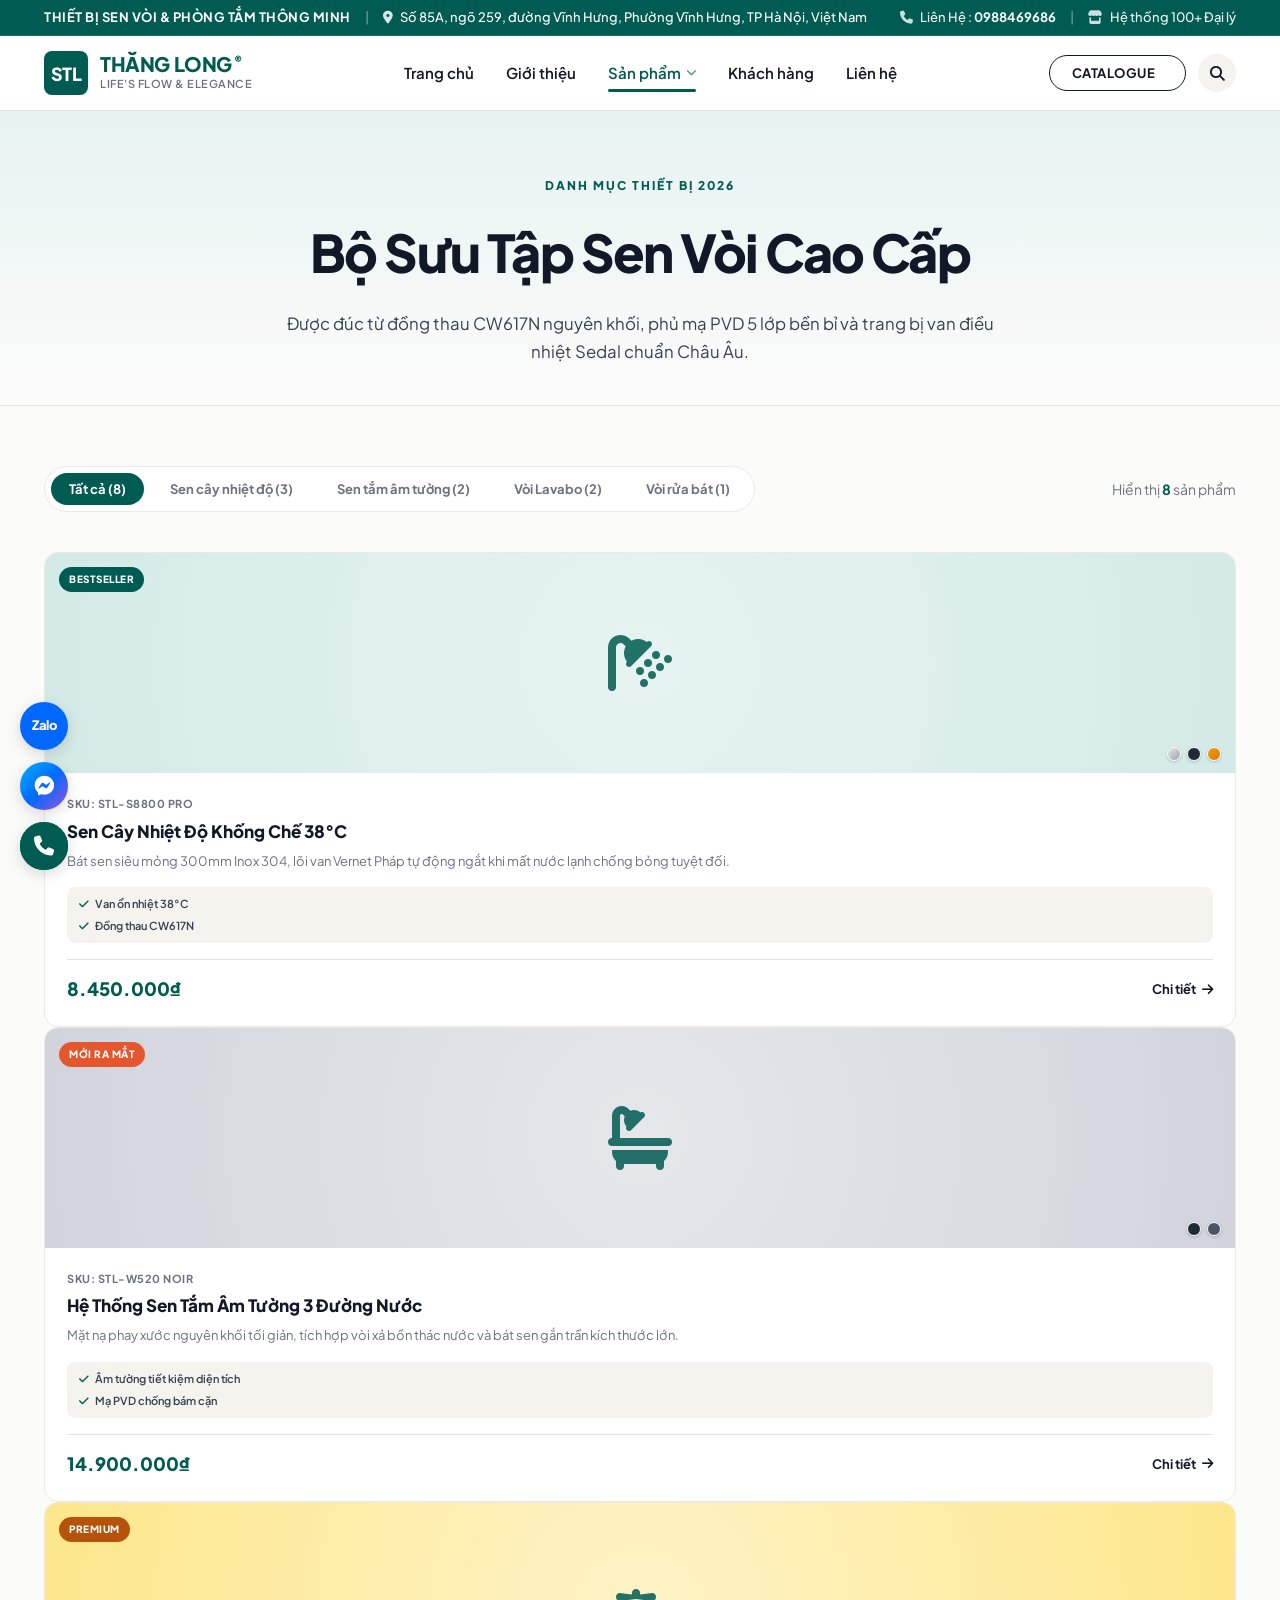
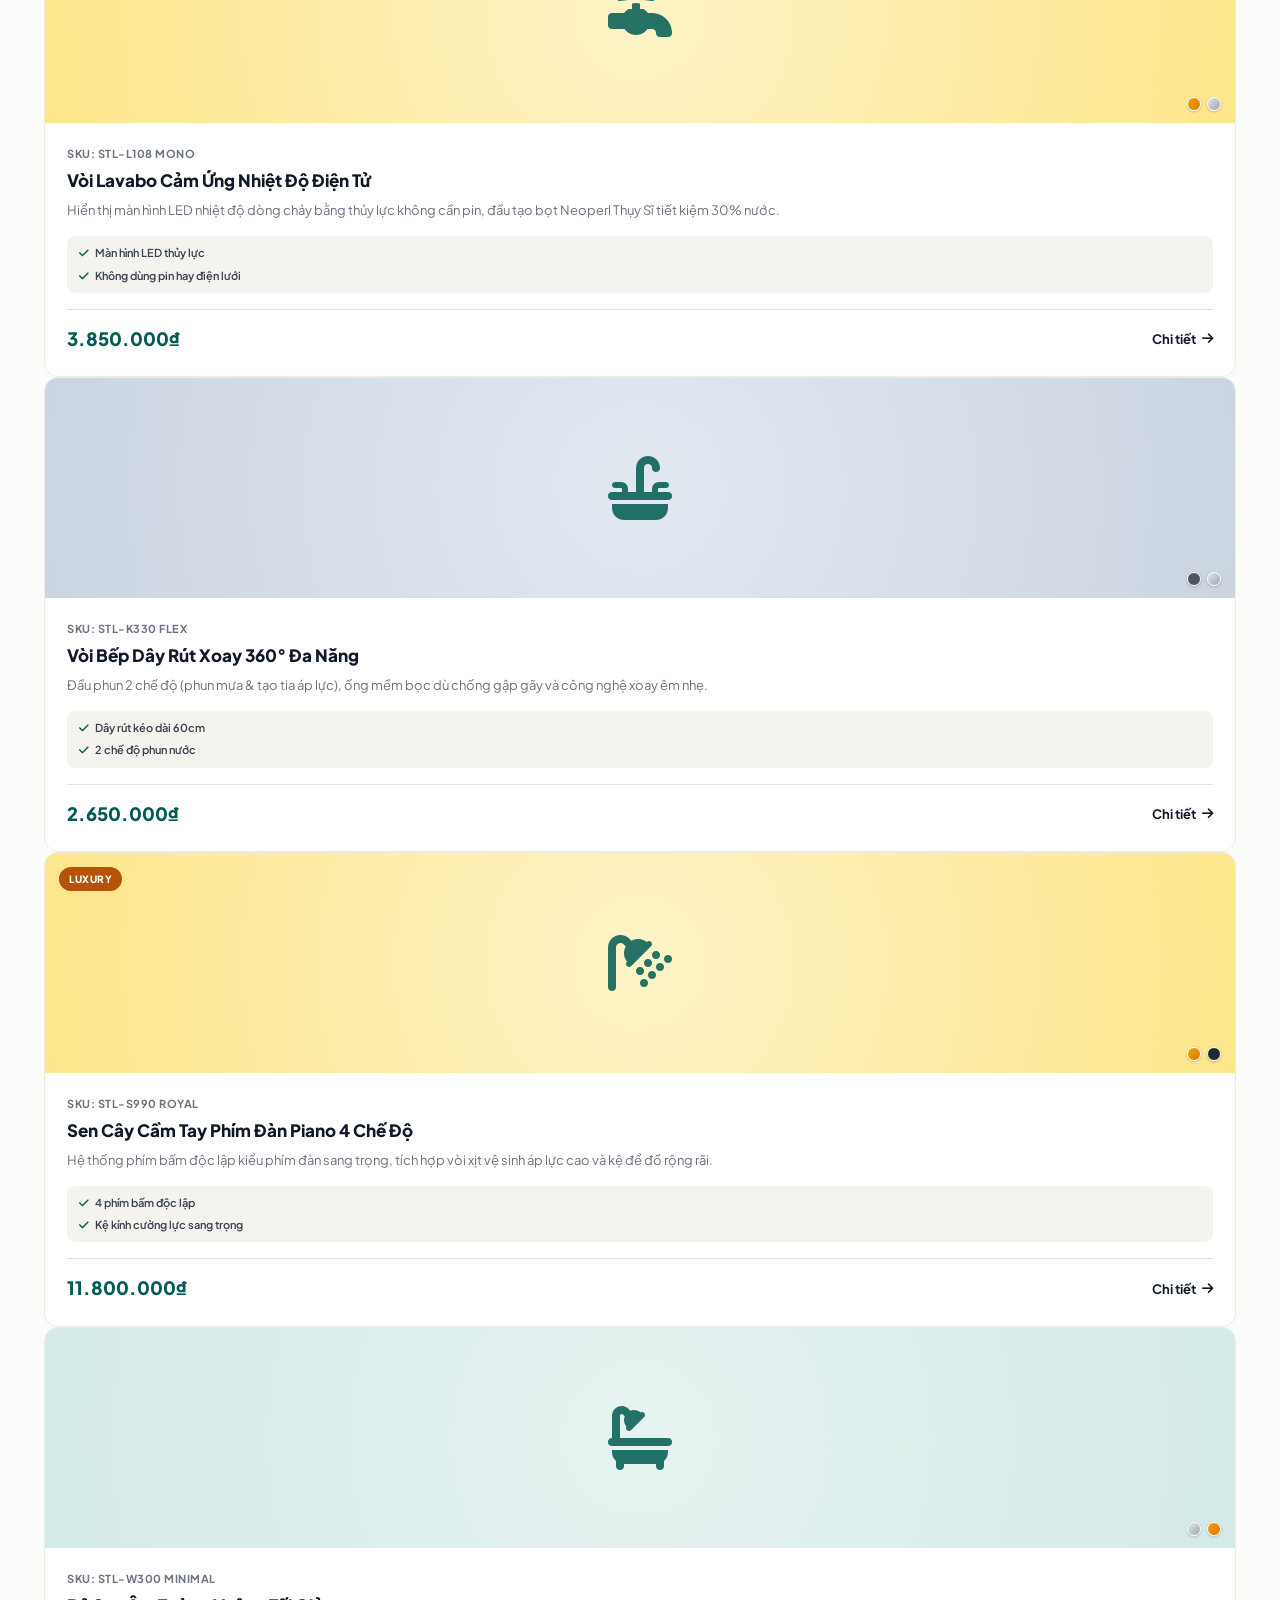
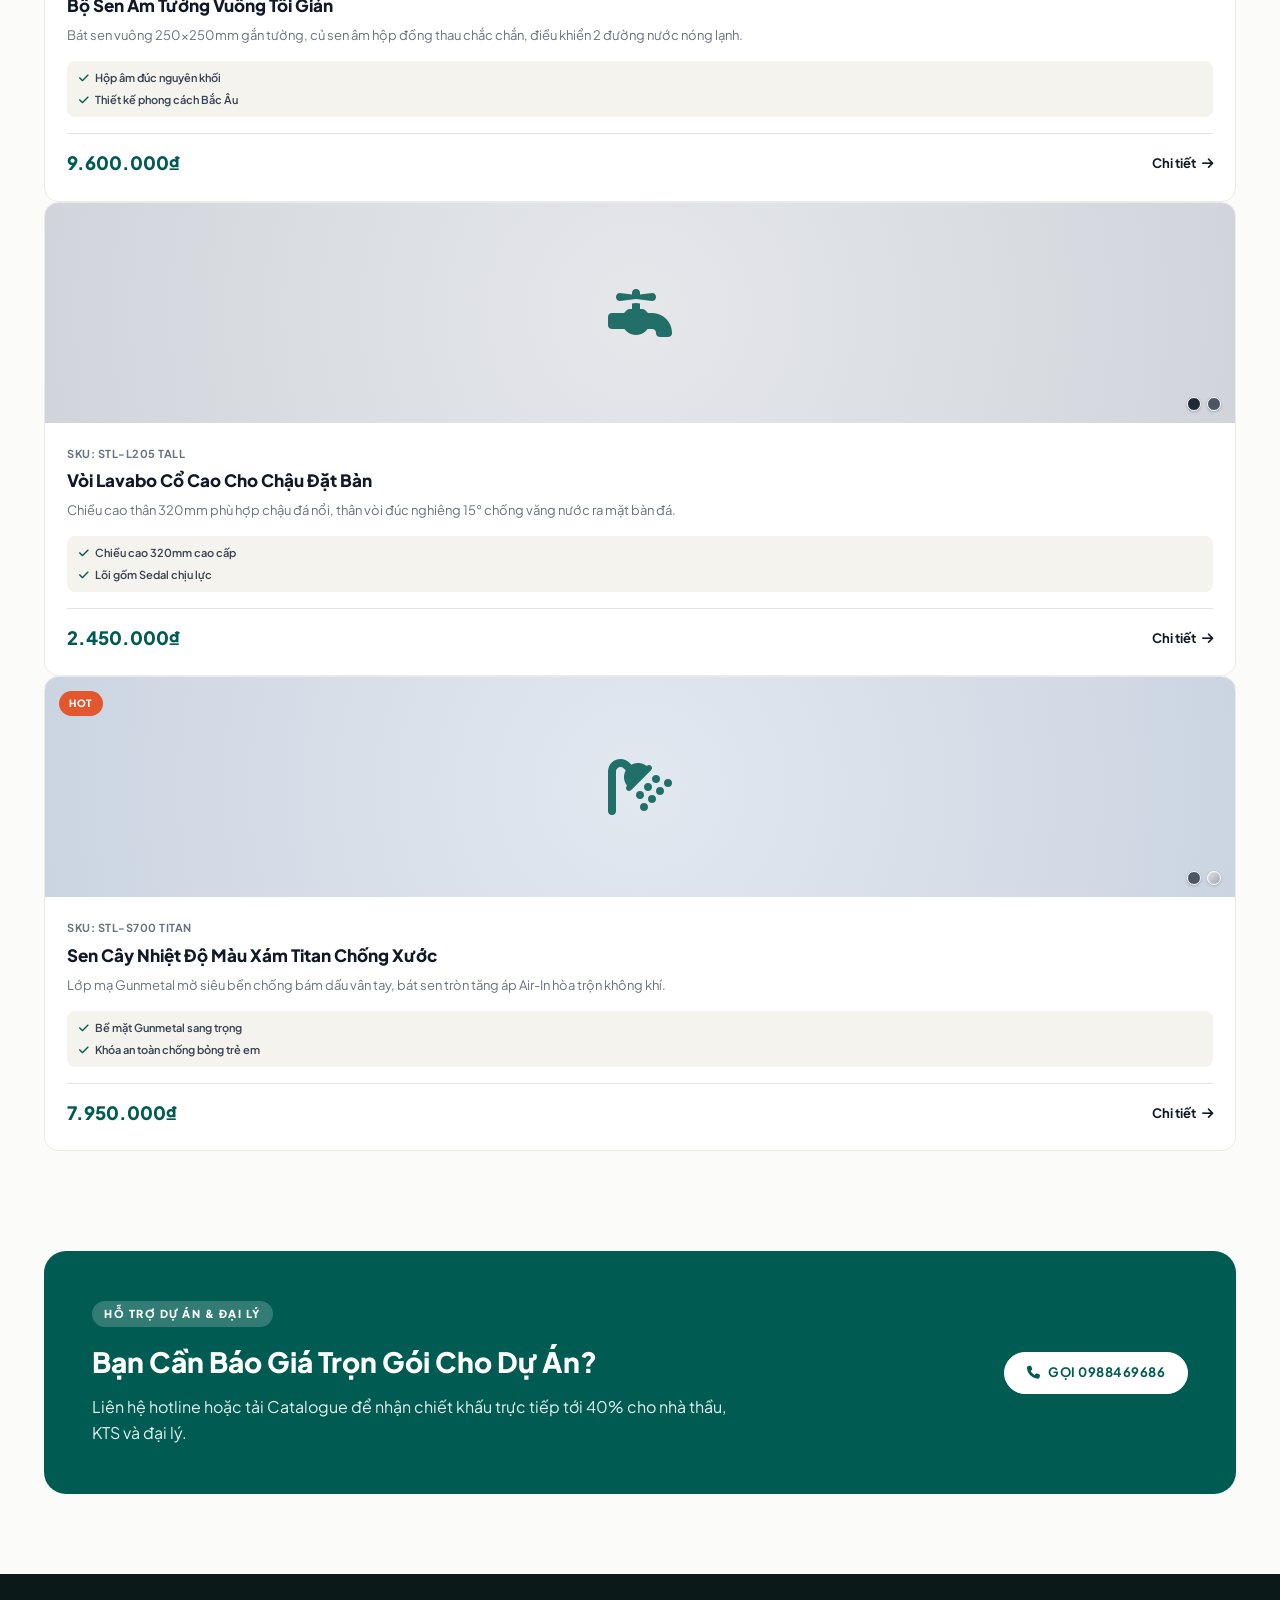
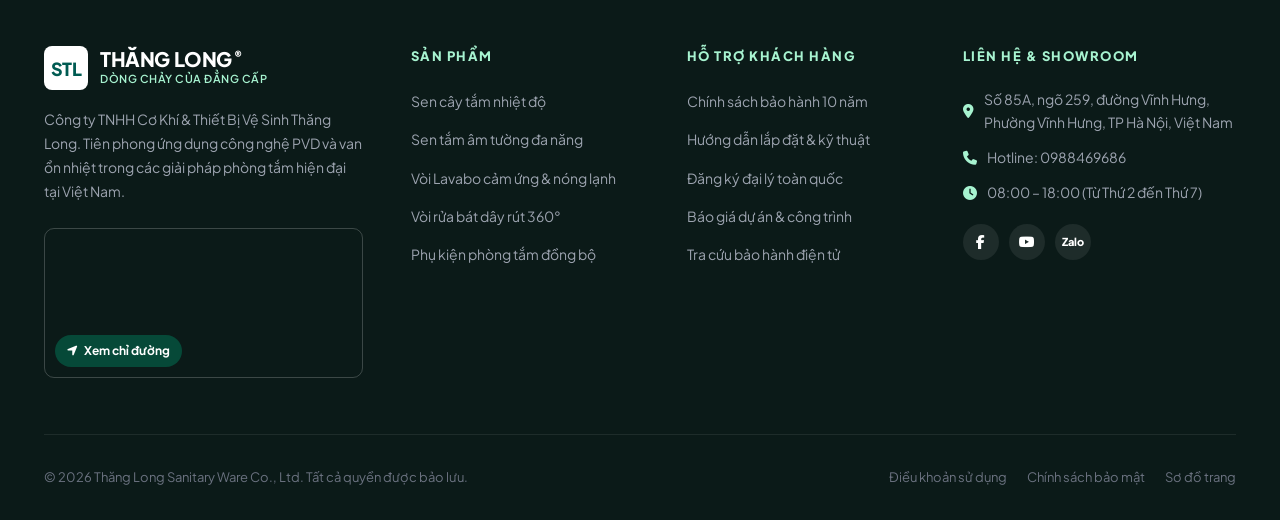
==== commit 29aea9f7: "fix" ====
--- a/sanpham.html
+++ b/sanpham.html
@@ -33,7 +33,7 @@
     </div>
   </div>
 
-  <header class="header" id="header">
+  <header class="header" id="daudotrang">
     <div class="container header__inner">
       <a href="index.html" class="brand-logo" aria-label="Sen Vòi Thăng Long">
         <div class="brand-logo__symbol">
@@ -48,37 +48,37 @@
       <nav class="main-nav" aria-label="Menu chính">
         <ul class="main-nav__list">
           <li><a href="index.html" class="nav-item">Trang chủ</a></li>
-          <li><a href="index.html#about" class="nav-item">Giới thiệu</a></li>
+          <li><a href="index.html#gioithieu" class="nav-item">Giới thiệu</a></li>
           <li><a href="sanpham.html" class="nav-item is-active">Sản phẩm <i class="fa-solid fa-chevron-down nav-item__arrow"></i></a></li>
-          <li><a href="index.html#reviews" class="nav-item">Khách hàng</a></li>
-          <li><a href="index.html#contact" class="nav-item">Liên hệ</a></li>
+          <li><a href="index.html#danhgia" class="nav-item">Khách hàng</a></li>
+          <li><a href="index.html#lienhe" class="nav-item">Liên hệ</a></li>
         </ul>
       </nav>
 
       <div class="header-actions">
-        <button class="pill-btn pill-btn--dark" id="catalogueBtn">
+        <button class="pill-btn pill-btn--dark" id="nuttai">
           <span>CATALOGUE</span>
           <i class="fa-solid fa-arrow-down-to-line"></i>
         </button>
-        <button class="icon-circle-btn" id="searchTrigger" aria-label="Tìm kiếm">
+        <button class="icon-circle-btn" id="nuttimkiem" aria-label="Tìm kiếm">
           <i class="fa-solid fa-magnifying-glass"></i>
         </button>
-        <button class="hamburger-btn" id="hamburger" aria-label="Menu di động">
+        <button class="hamburger-btn" id="nutmenu" aria-label="Menu di động">
           <span></span><span></span><span></span>
         </button>
       </div>
     </div>
 
-    <div class="mobile-drawer" id="mobileDrawer">
+    <div class="mobile-drawer" id="ngankeo">
       <ul class="mobile-drawer__list">
         <li><a href="index.html" class="mobile-drawer__link">Trang chủ</a></li>
-        <li><a href="index.html#about" class="mobile-drawer__link">Giới thiệu</a></li>
+        <li><a href="index.html#gioithieu" class="mobile-drawer__link">Giới thiệu</a></li>
         <li><a href="sanpham.html" class="mobile-drawer__link is-active">Sản phẩm & Bộ sưu tập</a></li>
-        <li><a href="index.html#reviews" class="mobile-drawer__link">Khách hàng nói về chúng tôi</a></li>
-        <li><a href="index.html#projects" class="mobile-drawer__link">Công trình tiêu biểu</a></li>
-        <li><a href="index.html#contact" class="mobile-drawer__link">Liên hệ tư vấn</a></li>
+        <li><a href="index.html#danhgia" class="mobile-drawer__link">Khách hàng nói về chúng tôi</a></li>
+        <li><a href="index.html#congtrinh" class="mobile-drawer__link">Công trình tiêu biểu</a></li>
+        <li><a href="index.html#lienhe" class="mobile-drawer__link">Liên hệ tư vấn</a></li>
         <li class="mobile-drawer__action">
-          <button class="pill-btn pill-btn--teal pill-btn--full" id="catalogueBtnMobile">
+          <button class="pill-btn pill-btn--teal pill-btn--full" id="nuttaididong">
             <span>TẢI CATALOGUE 2026 (PDF)</span>
           </button>
         </li>
@@ -123,12 +123,11 @@
             <button class="filter-pill" data-filter="kitchen">Vòi rửa bát (1)</button>
           </div>
           <div class="products-count-badge">
-            Hiển thị <strong id="visibleCount">8</strong> sản phẩm
+            Hiển thị <strong id="soluonghienthi">8</strong> sản phẩm
           </div>
         </div>
 
         <div class="product-cards-grid product-cards-grid--full">
-          <!-- Sp 1 -->
           <article class="p-card" data-category="thermo">
             <div class="p-card__visual visual-teal">
               <span class="p-card__badge badge-featured">BESTSELLER</span>
@@ -149,14 +148,13 @@
               </div>
               <div class="p-card__footer">
                 <span class="p-card__price">8.450.000₫</span>
-                <button class="p-card__action" onclick="openProductModal('STL-S8800 PRO')">
-                  Chi tiết <i class="fa-solid fa-arrow-right"></i>
-                </button>
-              </div>
-            </div>
-          </article>
-
-          <!-- Sp 2 -->
+                <button class="p-card__action" onclick="mohopthoaisanpham('STL-S8800 PRO')">
+                  Chi tiết <i class="fa-solid fa-arrow-right"></i>
+                </button>
+              </div>
+            </div>
+          </article>
+
           <article class="p-card" data-category="recessed">
             <div class="p-card__visual visual-dark">
               <span class="p-card__badge badge-new">MỚI RA MẮT</span>
@@ -176,14 +174,13 @@
               </div>
               <div class="p-card__footer">
                 <span class="p-card__price">14.900.000₫</span>
-                <button class="p-card__action" onclick="openProductModal('STL-W520 NOIR')">
-                  Chi tiết <i class="fa-solid fa-arrow-right"></i>
-                </button>
-              </div>
-            </div>
-          </article>
-
-          <!-- Sp 3 -->
+                <button class="p-card__action" onclick="mohopthoaisanpham('STL-W520 NOIR')">
+                  Chi tiết <i class="fa-solid fa-arrow-right"></i>
+                </button>
+              </div>
+            </div>
+          </article>
+
           <article class="p-card" data-category="faucet">
             <div class="p-card__visual visual-warm">
               <span class="p-card__badge badge-premium">PREMIUM</span>
@@ -203,14 +200,13 @@
               </div>
               <div class="p-card__footer">
                 <span class="p-card__price">3.850.000₫</span>
-                <button class="p-card__action" onclick="openProductModal('STL-L108 MONO')">
-                  Chi tiết <i class="fa-solid fa-arrow-right"></i>
-                </button>
-              </div>
-            </div>
-          </article>
-
-          <!-- Sp 4 -->
+                <button class="p-card__action" onclick="mohopthoaisanpham('STL-L108 MONO')">
+                  Chi tiết <i class="fa-solid fa-arrow-right"></i>
+                </button>
+              </div>
+            </div>
+          </article>
+
           <article class="p-card" data-category="kitchen">
             <div class="p-card__visual visual-sage">
               <div class="p-card__art"><i class="fa-solid fa-sink"></i></div>
@@ -229,14 +225,13 @@
               </div>
               <div class="p-card__footer">
                 <span class="p-card__price">2.650.000₫</span>
-                <button class="p-card__action" onclick="openProductModal('STL-K330 FLEX')">
-                  Chi tiết <i class="fa-solid fa-arrow-right"></i>
-                </button>
-              </div>
-            </div>
-          </article>
-
-          <!-- Sp 5 -->
+                <button class="p-card__action" onclick="mohopthoaisanpham('STL-K330 FLEX')">
+                  Chi tiết <i class="fa-solid fa-arrow-right"></i>
+                </button>
+              </div>
+            </div>
+          </article>
+
           <article class="p-card" data-category="thermo">
             <div class="p-card__visual visual-warm">
               <span class="p-card__badge badge-premium">LUXURY</span>
@@ -256,14 +251,13 @@
               </div>
               <div class="p-card__footer">
                 <span class="p-card__price">11.800.000₫</span>
-                <button class="p-card__action" onclick="openProductModal('STL-S990 ROYAL')">
-                  Chi tiết <i class="fa-solid fa-arrow-right"></i>
-                </button>
-              </div>
-            </div>
-          </article>
-
-          <!-- Sp 6 -->
+                <button class="p-card__action" onclick="mohopthoaisanpham('STL-S990 ROYAL')">
+                  Chi tiết <i class="fa-solid fa-arrow-right"></i>
+                </button>
+              </div>
+            </div>
+          </article>
+
           <article class="p-card" data-category="recessed">
             <div class="p-card__visual visual-teal">
               <div class="p-card__art"><i class="fa-solid fa-bath"></i></div>
@@ -282,14 +276,13 @@
               </div>
               <div class="p-card__footer">
                 <span class="p-card__price">9.600.000₫</span>
-                <button class="p-card__action" onclick="openProductModal('STL-W300 MINIMAL')">
-                  Chi tiết <i class="fa-solid fa-arrow-right"></i>
-                </button>
-              </div>
-            </div>
-          </article>
-
-          <!-- Sp 7 -->
+                <button class="p-card__action" onclick="mohopthoaisanpham('STL-W300 MINIMAL')">
+                  Chi tiết <i class="fa-solid fa-arrow-right"></i>
+                </button>
+              </div>
+            </div>
+          </article>
+
           <article class="p-card" data-category="faucet">
             <div class="p-card__visual visual-dark">
               <div class="p-card__art"><i class="fa-solid fa-faucet"></i></div>
@@ -308,14 +301,13 @@
               </div>
               <div class="p-card__footer">
                 <span class="p-card__price">2.450.000₫</span>
-                <button class="p-card__action" onclick="openProductModal('STL-L205 TALL')">
-                  Chi tiết <i class="fa-solid fa-arrow-right"></i>
-                </button>
-              </div>
-            </div>
-          </article>
-
-          <!-- Sp 8 -->
+                <button class="p-card__action" onclick="mohopthoaisanpham('STL-L205 TALL')">
+                  Chi tiết <i class="fa-solid fa-arrow-right"></i>
+                </button>
+              </div>
+            </div>
+          </article>
+
           <article class="p-card" data-category="thermo">
             <div class="p-card__visual visual-sage">
               <span class="p-card__badge badge-new">HOT</span>
@@ -335,7 +327,7 @@
               </div>
               <div class="p-card__footer">
                 <span class="p-card__price">7.950.000₫</span>
-                <button class="p-card__action" onclick="openProductModal('STL-S700 TITAN')">
+                <button class="p-card__action" onclick="mohopthoaisanpham('STL-S700 TITAN')">
                   Chi tiết <i class="fa-solid fa-arrow-right"></i>
                 </button>
               </div>
@@ -379,11 +371,10 @@
           <p class="footer-bio">
             Công ty TNHH Cơ Khí & Thiết Bị Vệ Sinh Thăng Long. Tiên phong ứng dụng công nghệ PVD và van ổn nhiệt trong các giải pháp phòng tắm hiện đại tại Việt Nam.
           </p>
-          <div class="footer-badges">
-            <span class="badge-cert">ISO 9001:2015</span>
-            <span class="badge-cert">DIN EN 817 (EU)</span>
-            <span class="badge-cert">CE Certified</span>
-          </div>
+			<a class="khungbando" href="https://www.google.com/maps/search/?api=1&query=85A+ng%C3%B5+259+%C4%91%C6%B0%E1%BB%9Dng+V%C4%A9nh+H%C6%B0ng+H%C3%A0+N%E1%BB%99i" target="_blank" rel="noopener" aria-label="Xem chỉ đường trên Google Maps">
+				<iframe class="bando" src="https://maps.google.com/maps?q=85A+ng%C3%B5+259+%C4%91%C6%B0%E1%BB%9Dng+V%C4%A9nh+H%C6%B0ng+H%C3%A0+N%E1%BB%99i&t=&z=16&ie=UTF8&iwloc=&output=embed" loading="lazy" referrerpolicy="no-referrer-when-downgrade" tabindex="-1" title="Bản đồ Thăng Long"></iframe>
+				<span class="nhanbando"><i class="fa-solid fa-location-arrow"></i> Xem chỉ đường</span>
+			</a>
         </div>
 
         <div class="footer-col">
@@ -400,11 +391,11 @@
         <div class="footer-col">
           <h4 class="footer-heading">HỖ TRỢ KHÁCH HÀNG</h4>
           <ul class="footer-links">
-            <li><a href="index.html#about">Chính sách bảo hành 10 năm</a></li>
-            <li><a href="index.html#about">Hướng dẫn lắp đặt & kỹ thuật</a></li>
-            <li><a href="index.html#contact">Đăng ký đại lý toàn quốc</a></li>
-            <li><a href="index.html#contact">Báo giá dự án & công trình</a></li>
-            <li><a href="index.html#contact">Tra cứu bảo hành điện tử</a></li>
+            <li><a href="index.html#gioithieu">Chính sách bảo hành 10 năm</a></li>
+            <li><a href="index.html#gioithieu">Hướng dẫn lắp đặt & kỹ thuật</a></li>
+            <li><a href="index.html#lienhe">Đăng ký đại lý toàn quốc</a></li>
+            <li><a href="index.html#lienhe">Báo giá dự án & công trình</a></li>
+            <li><a href="index.html#lienhe">Tra cứu bảo hành điện tử</a></li>
           </ul>
         </div>
 
@@ -432,9 +423,9 @@
     </div>
   </footer>
 
-  <div class="modal-overlay" id="catalogueModal" aria-hidden="true">
+  <div class="modal-overlay" id="hopthoaitai" aria-hidden="true">
     <div class="modal-dialog">
-      <button class="modal-close" id="modalCloseBtn" aria-label="Đóng popup">&times;</button>
+      <button class="modal-close" id="nutdonghopthoai" aria-label="Đóng popup">&times;</button>
       <div class="modal-body">
         <span class="sub-kicker sub-kicker--teal">ẤN PHẨM KỸ THUẬT 2026</span>
         <h3 class="modal-title">Catalogue Sen Vòi Thăng Long</h3>
@@ -451,9 +442,9 @@
             <strong>28.4 MB (Bản phát hành chính thức)</strong>
           </div>
         </div>
-        <form id="downloadCatalogueForm" class="modal-download-form">
-          <input type="text" id="catName" placeholder="Tên của bạn hoặc đơn vị KTS" required class="form-control" />
-          <input type="tel" id="catPhone" placeholder="Số điện thoại nhận link tải qua Zalo" required class="form-control" />
+        <form id="bieumautai" class="modal-download-form">
+          <input type="text" id="otentai" placeholder="Tên của bạn hoặc đơn vị KTS" required class="form-control" />
+          <input type="tel" id="osodienthoaitai" placeholder="Số điện thoại nhận link tải qua Zalo" required class="form-control" />
           <button type="submit" class="pill-btn pill-btn--teal pill-btn--full">
             <i class="fa-solid fa-download"></i> TẢI XUỐNG BẢN PDF NGAY
           </button>
@@ -462,10 +453,10 @@
     </div>
   </div>
 
-  <button class="back-to-top" id="backToTop" aria-label="Cuộn lên đầu trang">
+  <button class="back-to-top" id="nutvedau" aria-label="Cuộn lên đầu trang">
     <i class="fa-solid fa-arrow-up"></i>
   </button>
 
   <script src="script.js"></script>
 </body>
-</html>
+</html>
--- a/style.css
+++ b/style.css
@@ -1868,21 +1868,6 @@
   color: #9ca3af;
   line-height: 1.7;
   margin: 18px 0 24px;
-}
-
-.footer-badges {
-  display: flex;
-  flex-wrap: wrap;
-  gap: 8px;
-}
-
-.badge-cert {
-  font-size: 0.6875rem;
-  font-weight: 700;
-  padding: 4px 10px;
-  border: 1px solid rgba(255, 255, 255, 0.2);
-  border-radius: 4px;
-  color: #d1d5db;
 }
 
 .footer-heading {
@@ -2206,3 +2191,48 @@
     font-size: 1.1rem;
   }
 }
+
+.khungbando {
+  position: relative;
+  display: block;
+  width: 100%;
+  max-width: 340px;
+  height: 150px;
+  border-radius: 10px;
+  overflow: hidden;
+  border: 1px solid rgba(255, 255, 255, 0.2);
+  cursor: pointer;
+}
+
+.khungbando .bando {
+  width: 100%;
+  height: 100%;
+  border: 0;
+  pointer-events: none; 
+  filter: saturate(0.85);
+  transition: transform 0.4s ease;
+}
+
+.khungbando:hover .bando {
+  transform: scale(1.05);
+}
+
+.nhanbando {
+  position: absolute;
+  left: 10px;
+  bottom: 10px;
+  display: inline-flex;
+  align-items: center;
+  gap: 6px;
+  padding: 6px 12px;
+  font-size: 0.75rem;
+  font-weight: 700;
+  color: #fff;
+  background: rgba(6, 78, 59, 0.92);
+  border-radius: 999px;
+  transition: background 0.3s ease;
+}
+
+.khungbando:hover .nhanbando {
+  background: #059669;
+}
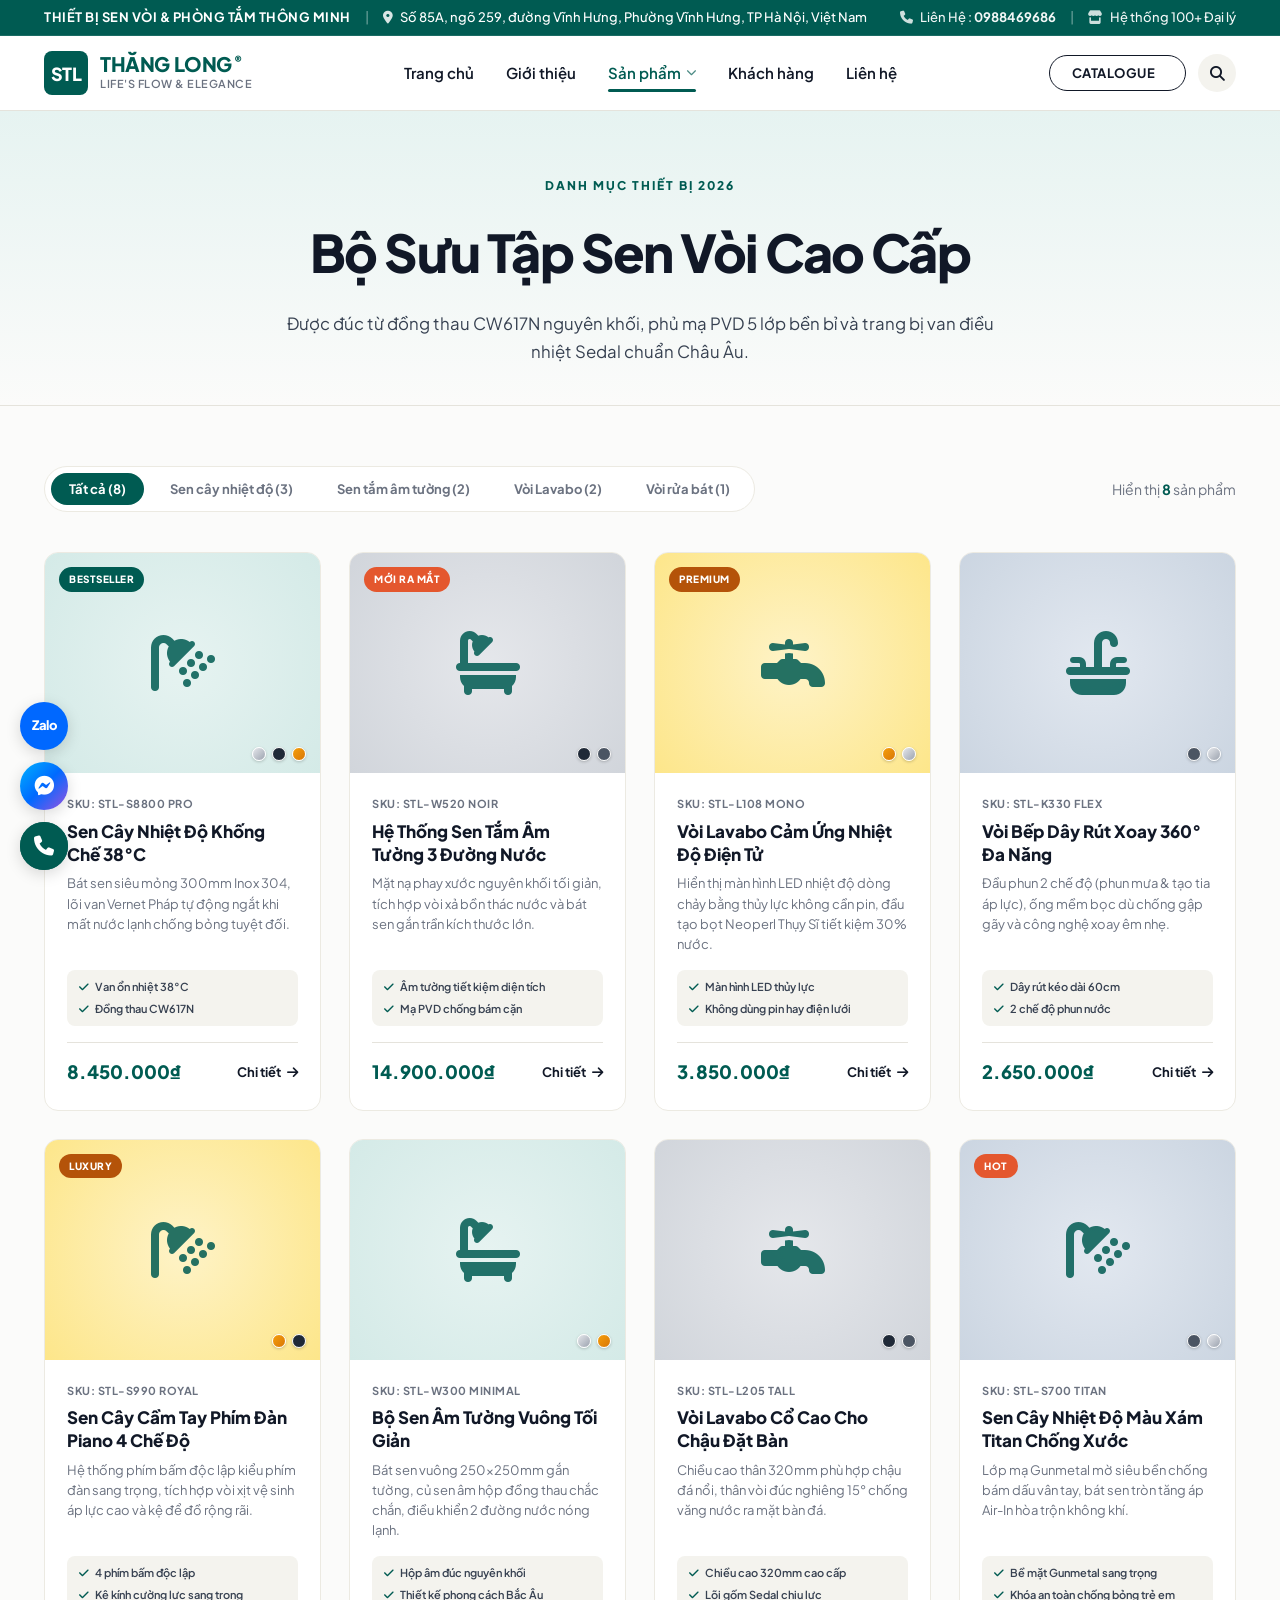
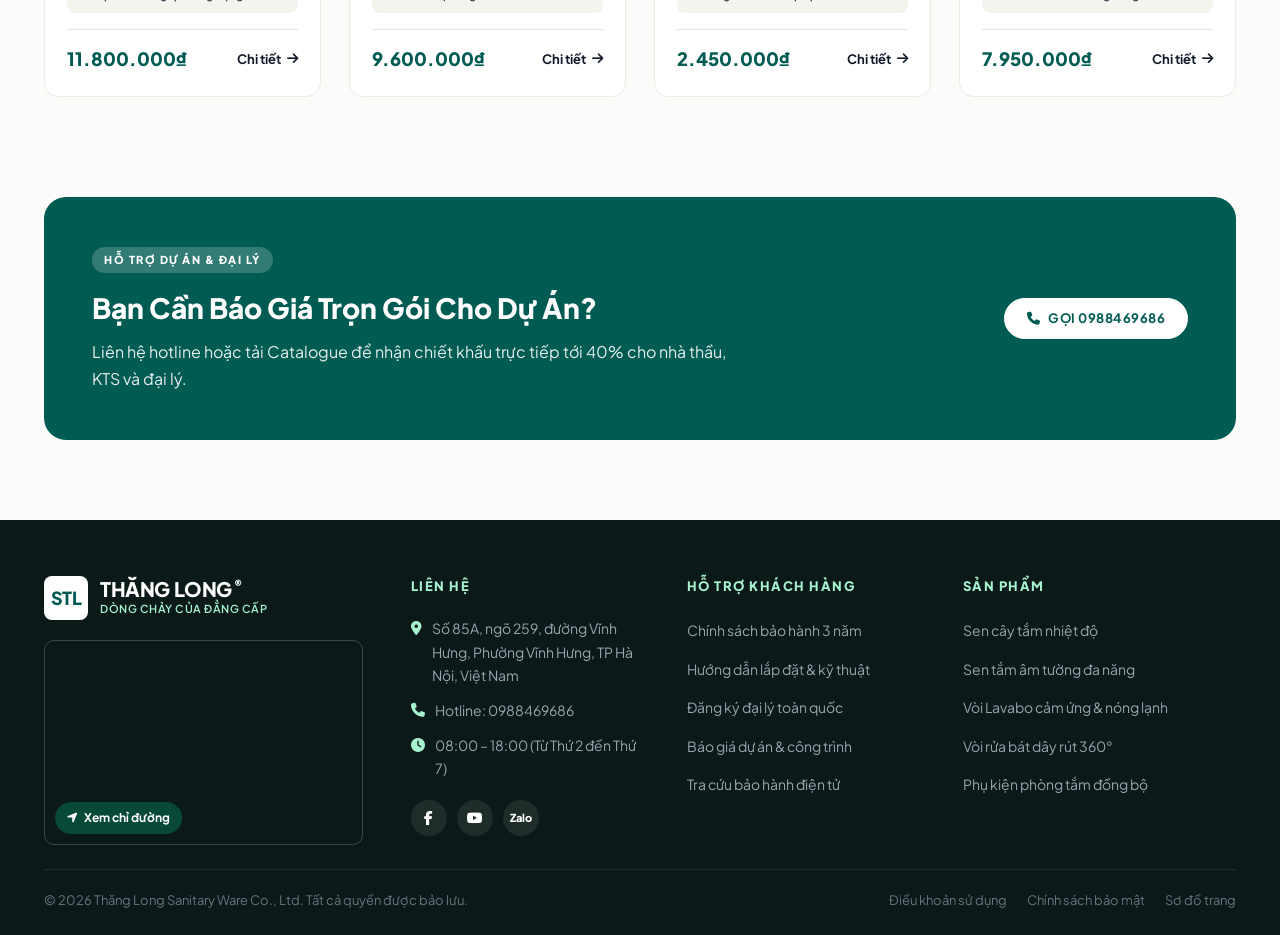
==== commit 21cef534: "fix" ====
--- a/sanpham.html
+++ b/sanpham.html
@@ -75,7 +75,6 @@
         <li><a href="index.html#gioithieu" class="mobile-drawer__link">Giới thiệu</a></li>
         <li><a href="sanpham.html" class="mobile-drawer__link is-active">Sản phẩm & Bộ sưu tập</a></li>
         <li><a href="index.html#danhgia" class="mobile-drawer__link">Khách hàng nói về chúng tôi</a></li>
-        <li><a href="index.html#congtrinh" class="mobile-drawer__link">Công trình tiêu biểu</a></li>
         <li><a href="index.html#lienhe" class="mobile-drawer__link">Liên hệ tư vấn</a></li>
         <li class="mobile-drawer__action">
           <button class="pill-btn pill-btn--teal pill-btn--full" id="nuttaididong">
@@ -368,13 +367,33 @@
               <span class="brand-logo__tagline text-sage">Dòng Chảy Của Đẳng Cấp</span>
             </div>
           </div>
-          <p class="footer-bio">
-            Công ty TNHH Cơ Khí & Thiết Bị Vệ Sinh Thăng Long. Tiên phong ứng dụng công nghệ PVD và van ổn nhiệt trong các giải pháp phòng tắm hiện đại tại Việt Nam.
-          </p>
-			<a class="khungbando" href="https://www.google.com/maps/search/?api=1&query=85A+ng%C3%B5+259+%C4%91%C6%B0%E1%BB%9Dng+V%C4%A9nh+H%C6%B0ng+H%C3%A0+N%E1%BB%99i" target="_blank" rel="noopener" aria-label="Xem chỉ đường trên Google Maps">
-				<iframe class="bando" src="https://maps.google.com/maps?q=85A+ng%C3%B5+259+%C4%91%C6%B0%E1%BB%9Dng+V%C4%A9nh+H%C6%B0ng+H%C3%A0+N%E1%BB%99i&t=&z=16&ie=UTF8&iwloc=&output=embed" loading="lazy" referrerpolicy="no-referrer-when-downgrade" tabindex="-1" title="Bản đồ Thăng Long"></iframe>
-				<span class="nhanbando"><i class="fa-solid fa-location-arrow"></i> Xem chỉ đường</span>
-			</a>
+          <a class="khungbando" href="https://www.google.com/maps/search/?api=1&query=85A+ng%C3%B5+259+%C4%91%C6%B0%E1%BB%9Dng+V%C4%A9nh+H%C6%B0ng+H%C3%A0+N%E1%BB%99i" target="_blank" rel="noopener" aria-label="Xem chỉ đường trên Google Maps">
+            <iframe class="bando" src="https://maps.google.com/maps?q=85A+ng%C3%B5+259+%C4%91%C6%B0%E1%BB%9Dng+V%C4%A9nh+H%C6%B0ng+H%C3%A0+N%E1%BB%99i&t=&z=16&ie=UTF8&iwloc=&output=embed" loading="lazy" referrerpolicy="no-referrer-when-downgrade" tabindex="-1" title="Bản đồ Thăng Long"></iframe>
+            <span class="nhanbando"><i class="fa-solid fa-location-arrow"></i> Xem chỉ đường</span>
+          </a>
+        </div>
+
+        <div class="footer-col">
+          <h4 class="footer-heading">LIÊN HỆ</h4>
+          <p class="footer-contact-p"><i class="fa-solid fa-location-dot"></i> Số 85A, ngõ 259, đường Vĩnh Hưng, Phường Vĩnh Hưng, TP Hà Nội, Việt Nam</p>
+          <p class="footer-contact-p"><i class="fa-solid fa-phone"></i> Hotline: 0988469686</p>
+          <p class="footer-contact-p"><i class="fa-solid fa-clock"></i> 08:00 – 18:00 (Từ Thứ 2 đến Thứ 7)</p>
+          <div class="footer-social-links">
+            <a href="https://facebook.com" target="_blank" aria-label="Facebook"><i class="fa-brands fa-facebook-f"></i></a>
+            <a href="https://youtube.com" target="_blank" aria-label="Youtube"><i class="fa-brands fa-youtube"></i></a>
+            <a href="https://zalo.me" target="_blank" aria-label="Zalo"><span class="zalo-tag">Zalo</span></a>
+          </div>
+        </div>
+
+        <div class="footer-col">
+          <h4 class="footer-heading">HỖ TRỢ KHÁCH HÀNG</h4>
+          <ul class="footer-links">
+            <li><a href="index.html#gioithieu">Chính sách bảo hành 3 năm</a></li>
+            <li><a href="index.html#gioithieu">Hướng dẫn lắp đặt & kỹ thuật</a></li>
+            <li><a href="index.html#lienhe">Đăng ký đại lý toàn quốc</a></li>
+            <li><a href="index.html#lienhe">Báo giá dự án & công trình</a></li>
+            <li><a href="index.html#lienhe">Tra cứu bảo hành điện tử</a></li>
+          </ul>
         </div>
 
         <div class="footer-col">
@@ -386,29 +405,6 @@
             <li><a href="sanpham.html">Vòi rửa bát dây rút 360°</a></li>
             <li><a href="sanpham.html">Phụ kiện phòng tắm đồng bộ</a></li>
           </ul>
-        </div>
-
-        <div class="footer-col">
-          <h4 class="footer-heading">HỖ TRỢ KHÁCH HÀNG</h4>
-          <ul class="footer-links">
-            <li><a href="index.html#gioithieu">Chính sách bảo hành 10 năm</a></li>
-            <li><a href="index.html#gioithieu">Hướng dẫn lắp đặt & kỹ thuật</a></li>
-            <li><a href="index.html#lienhe">Đăng ký đại lý toàn quốc</a></li>
-            <li><a href="index.html#lienhe">Báo giá dự án & công trình</a></li>
-            <li><a href="index.html#lienhe">Tra cứu bảo hành điện tử</a></li>
-          </ul>
-        </div>
-
-        <div class="footer-col">
-          <h4 class="footer-heading">LIÊN HỆ & SHOWROOM</h4>
-          <p class="footer-contact-p"><i class="fa-solid fa-location-dot"></i> Số 85A, ngõ 259, đường Vĩnh Hưng, Phường Vĩnh Hưng, TP Hà Nội, Việt Nam</p>
-          <p class="footer-contact-p"><i class="fa-solid fa-phone"></i> Hotline: 0988469686</p>
-          <p class="footer-contact-p"><i class="fa-solid fa-clock"></i> 08:00 – 18:00 (Từ Thứ 2 đến Thứ 7)</p>
-          <div class="footer-social-links">
-            <a href="https://facebook.com" target="_blank" aria-label="Facebook"><i class="fa-brands fa-facebook-f"></i></a>
-            <a href="https://youtube.com" target="_blank" aria-label="Youtube"><i class="fa-brands fa-youtube"></i></a>
-            <a href="https://zalo.me" target="_blank" aria-label="Zalo"><span class="zalo-tag">Zalo</span></a>
-          </div>
         </div>
       </div>
 
--- a/style.css
+++ b/style.css
@@ -1,44 +1,36 @@
 :root {
-  
-  --teal-primary:       #005b52; 
-  --teal-dark:          #00443d; 
-  --teal-light:         #0d8578; 
-  --teal-subtle:        #e6f3f1; 
+  --teal-primary:       #005b52;
+  --teal-dark:          #00443d;
+  --teal-light:         #0d8578;
+  --teal-subtle:        #e6f3f1;
   --teal-border:        #b3ded9;
 
-  
-  --terracotta:         #e4572e; 
+  --terracotta:         #e4572e;
   --terracotta-soft:    #fdf0ec;
 
-  
-  --bg-canvas:          #fbfbfa; 
-  --bg-surface:         #ffffff; 
-  --bg-muted:           #f4f3ee; 
+  --bg-canvas:          #fbfbfa;
+  --bg-surface:         #ffffff;
+  --bg-muted:           #f4f3ee;
   --border-subtle:      #e5e3dc;
   --border-card:        #eceae2;
 
-  
-  --text-main:          #111827; 
-  --text-body:          #374151; 
-  --text-muted:         #6b7280; 
+  --text-main:          #111827;
+  --text-body:          #374151;
+  --text-muted:         #6b7280;
   --text-inverse:       #ffffff;
 
-  
   --font-sans:          'Plus Jakarta Sans', -apple-system, BlinkMacSystemFont, 'Segoe UI', Roboto, sans-serif;
   --font-serif:         'Playfair Display', Georgia, serif;
 
-  
   --shadow-sm:          0 1px 3px rgba(0, 0, 0, 0.05);
   --shadow-card:        0 8px 30px rgba(0, 0, 0, 0.04), 0 2px 8px rgba(0, 0, 0, 0.02);
   --shadow-elevated:    0 20px 45px rgba(0, 40, 35, 0.08);
 
-  
   --radius-sm:          8px;
   --radius-md:          14px;
   --radius-lg:          22px;
   --radius-pill:        9999px;
 
-  
   --trans-fast:         0.2s cubic-bezier(0.16, 1, 0.3, 1);
   --trans-smooth:       0.35s cubic-bezier(0.16, 1, 0.3, 1);
 }
@@ -430,10 +422,8 @@
   100% { transform: scale(1.6); opacity: 0; }
 }
 
-
-
-
 /*
+
 
 .hero-section {
   position: relative;
@@ -449,6 +439,8 @@
 .hero-art-circle {
   display: none;
 }
+
+
 */
 
 
@@ -473,7 +465,6 @@
   display: block;
 }
 
-
 .hero-section__inner {
   position: relative;
   z-index: 2;
@@ -647,7 +638,6 @@
 }
 
 .stats-card-deck {
-  background-color: var(--bg-surface);
   border: 1px solid var(--border-card);
   border-radius: var(--radius-lg);
   box-shadow: var(--shadow-elevated);
@@ -777,68 +767,18 @@
   font-weight: 500;
 }
 
-.section-products {
-  padding: 100px 0;
+.section-trust {
+  padding: 40px 0 80px;
+  background-color: var(--bg-surface);
+}
+
+.trust-marquee-wrapper {
   background-color: var(--bg-canvas);
-}
-
-.section-header-flex {
-  display: flex;
-  align-items: flex-end;
-  justify-content: space-between;
-  margin-bottom: 50px;
-  flex-wrap: wrap;
-  gap: 24px;
-}
-
-.section-main-title {
-  font-size: 2.5rem;
-  font-weight: 900;
-  letter-spacing: -0.03em;
-  color: var(--text-main);
-}
-
-.filter-pills {
-  display: flex;
-  gap: 8px;
-  background-color: var(--bg-surface);
-  padding: 6px;
-  border-radius: var(--radius-pill);
-  border: 1px solid var(--border-card);
-}
-
-.filter-pill {
-  padding: 8px 18px;
-  border-radius: var(--radius-pill);
-  font-size: 0.8125rem;
-  font-weight: 700;
-  color: var(--text-muted);
-  transition: all var(--trans-fast);
-}
-
-.filter-pill:hover,
-.filter-pill.is-active {
-  background-color: var(--teal-primary);
-  color: #ffffff;
-}
-
-.product-view-more {
-  text-align: center;
-  margin-top: 10px;
-  margin-bottom: 48px;
-}
-
-/* ============================================================
-   MARQUEE CHỨNG CHỈ THƯƠNG HIỆU CHẠY NGANG (THEO ẢNH 2)
-   ============================================================ */
-.trust-marquee-wrapper {
-  background-color: var(--bg-surface);
   border: 1px solid var(--border-card);
   border-radius: var(--radius-lg);
   padding: 36px 0 32px;
   box-shadow: var(--shadow-sm);
   overflow: hidden;
-  margin-top: 20px;
 }
 
 .trust-marquee-header {
@@ -873,12 +813,12 @@
 
 .marquee-track-container::before {
   left: 0;
-  background: linear-gradient(90deg, var(--bg-surface) 0%, transparent 100%);
+  background: linear-gradient(90deg, var(--bg-canvas) 0%, transparent 100%);
 }
 
 .marquee-track-container::after {
   right: 0;
-  background: linear-gradient(270deg, var(--bg-surface) 0%, transparent 100%);
+  background: linear-gradient(270deg, var(--bg-canvas) 0%, transparent 100%);
 }
 
 .marquee-track {
@@ -921,7 +861,6 @@
   transform: translateY(-2px);
 }
 
-/* Badge 1: Hàng VNCLC */
 .cert-badge-hvnclc {
   text-align: center;
   line-height: 1.15;
@@ -960,7 +899,6 @@
   color: #dc2626;
 }
 
-/* Badge 2: ISO 14001 */
 .cert-iso {
   text-align: center;
 }
@@ -991,7 +929,6 @@
   letter-spacing: 0.2px;
 }
 
-/* Badge 4: Vietnam Value */
 .cert-vnvalue {
   text-align: center;
 }
@@ -1021,7 +958,6 @@
   color: #16a34a;
 }
 
-/* Badge 5: VNR 500 */
 .cert-vnr {
   text-align: center;
 }
@@ -1045,7 +981,6 @@
   color: #78350f;
 }
 
-/* Badge 6: TCVN */
 .cert-tcvn {
   text-align: center;
 }
@@ -1071,12 +1006,25 @@
   color: #4b5563;
 }
 
-/* ============================================================
-   KHÁCH HÀNG NÓI VỀ CHÚNG TÔI (TESTIMONIALS THEO HUGE)
-   ============================================================ */
+.section-header-flex {
+  display: flex;
+  align-items: flex-end;
+  justify-content: space-between;
+  margin-bottom: 50px;
+  flex-wrap: wrap;
+  gap: 24px;
+}
+
+.section-main-title {
+  font-size: 2.5rem;
+  font-weight: 900;
+  letter-spacing: -0.03em;
+  color: var(--text-main);
+}
+
 .section-testimonials {
   padding: 100px 0;
-  background-color: var(--bg-surface);
+  background-color: var(--bg-canvas);
 }
 
 .testimonials-lead {
@@ -1098,7 +1046,7 @@
   display: none;
   grid-template-columns: 0.75fr 1.25fr;
   gap: 48px;
-  background-color: var(--bg-canvas);
+  background-color: var(--bg-surface);
   border: 1px solid var(--border-card);
   border-radius: var(--radius-lg);
   padding: 48px;
@@ -1263,9 +1211,6 @@
   background-color: var(--teal-primary);
 }
 
-/* ============================================================
-   STYLES CHO TRANG SẢN PHẨM RIÊNG (sanpham.html)
-   ============================================================ */
 .page-banner {
   padding: 60px 0 40px;
   background: linear-gradient(180deg, var(--teal-subtle) 0%, var(--bg-canvas) 100%);
@@ -1306,8 +1251,32 @@
   gap: 16px;
 }
 
+.filter-pills {
+  display: flex;
+  gap: 8px;
+  background-color: var(--bg-surface);
+  padding: 6px;
+  border-radius: var(--radius-pill);
+  border: 1px solid var(--border-card);
+}
+
 .filter-pills--wrap {
   flex-wrap: wrap;
+}
+
+.filter-pill {
+  padding: 8px 18px;
+  border-radius: var(--radius-pill);
+  font-size: 0.8125rem;
+  font-weight: 700;
+  color: var(--text-muted);
+  transition: all var(--trans-fast);
+}
+
+.filter-pill:hover,
+.filter-pill.is-active {
+  background-color: var(--teal-primary);
+  color: #ffffff;
 }
 
 .products-count-badge {
@@ -1319,9 +1288,122 @@
   color: var(--teal-primary);
 }
 
+.product-cards-grid {
+  display: grid;
+  grid-template-columns: repeat(3, 1fr);
+  gap: 28px;
+}
+
 .product-cards-grid--full {
   grid-template-columns: repeat(4, 1fr);
   gap: 28px;
+}
+
+.p-card {
+  background-color: var(--bg-surface);
+  border: 1px solid var(--border-card);
+  border-radius: var(--radius-md);
+  overflow: hidden;
+  transition: transform var(--trans-smooth), box-shadow var(--trans-smooth), opacity 0.25s ease;
+  display: flex;
+  flex-direction: column;
+}
+
+.p-card:hover {
+  transform: translateY(-6px);
+  box-shadow: var(--shadow-elevated);
+}
+
+.p-card__visual {
+  height: 220px;
+  display: flex;
+  align-items: center;
+  justify-content: center;
+  position: relative;
+  background-color: var(--bg-muted);
+}
+
+.visual-teal { background: radial-gradient(circle, #e6f3f1 0%, #d4eae7 100%); }
+.visual-dark { background: radial-gradient(circle, #e5e7eb 0%, #d1d5db 100%); }
+.visual-warm { background: radial-gradient(circle, #fef3c7 0%, #fde68a 100%); }
+.visual-sage { background: radial-gradient(circle, #e2e8f0 0%, #cbd5e1 100%); }
+
+.p-card__art i {
+  font-size: 4rem;
+  color: var(--teal-primary);
+  opacity: 0.85;
+  transition: transform var(--trans-fast);
+}
+
+.p-card:hover .p-card__art i {
+  transform: scale(1.1);
+}
+
+.p-card__badge {
+  position: absolute;
+  top: 14px;
+  left: 14px;
+  font-size: 0.625rem;
+  font-weight: 800;
+  letter-spacing: 0.5px;
+  padding: 4px 10px;
+  border-radius: var(--radius-pill);
+}
+
+.badge-featured { background-color: var(--teal-primary); color: #ffffff; }
+.badge-new { background-color: var(--terracotta); color: #ffffff; }
+.badge-premium { background-color: #b45309; color: #ffffff; }
+
+.p-card__colors {
+  position: absolute;
+  bottom: 12px;
+  right: 14px;
+  display: flex;
+  gap: 6px;
+}
+
+.color-dot {
+  width: 14px;
+  height: 14px;
+  border-radius: 50%;
+  border: 1.5px solid #ffffff;
+  box-shadow: 0 1px 3px rgba(0, 0, 0, 0.2);
+}
+
+.dot-chrome { background: linear-gradient(135deg, #e5e7eb, #9ca3af); }
+.dot-black { background-color: #1f2937; }
+.dot-gold { background: linear-gradient(135deg, #f59e0b, #d97706); }
+.dot-gunmetal { background-color: #4b5563; }
+
+.p-card__body {
+  padding: 22px;
+  display: flex;
+  flex-direction: column;
+  flex: 1;
+}
+
+.p-card__sku {
+  font-size: 0.6875rem;
+  font-weight: 700;
+  color: var(--text-muted);
+  letter-spacing: 0.5px;
+  margin-bottom: 6px;
+}
+
+.p-card__name {
+  font-size: 1.0625rem;
+  font-weight: 800;
+  color: var(--text-main);
+  line-height: 1.35;
+  margin-bottom: 8px;
+}
+
+.p-card__brief {
+  font-size: 0.8125rem;
+  color: var(--text-muted);
+  line-height: 1.55;
+  margin-bottom: 16px;
+  flex: 1;
 }
 
 .p-card__specs {
@@ -1342,12 +1424,514 @@
   margin-right: 4px;
 }
 
+.p-card__footer {
+  display: flex;
+  align-items: center;
+  justify-content: space-between;
+  padding-top: 14px;
+  border-top: 1px solid var(--border-subtle);
+}
+
+.p-card__price {
+  font-size: 1.15rem;
+  font-weight: 900;
+  color: var(--teal-primary);
+}
+
+.p-card__action {
+  font-size: 0.8125rem;
+  font-weight: 700;
+  color: var(--text-main);
+  display: inline-flex;
+  align-items: center;
+  gap: 6px;
+  transition: gap var(--trans-fast), color var(--trans-fast);
+}
+
+.p-card__action:hover {
+  color: var(--teal-primary);
+  gap: 10px;
+}
+
 .section-contact-cta {
   padding-bottom: 80px;
   background-color: var(--bg-canvas);
 }
 
+.catalogue-banner {
+  background-color: var(--teal-primary);
+  border-radius: var(--radius-lg);
+  padding: 48px;
+  color: #ffffff;
+  display: flex;
+  align-items: center;
+  justify-content: space-between;
+  gap: 32px;
+  flex-wrap: wrap;
+}
+
+.cat-tag {
+  display: inline-block;
+  font-size: 0.6875rem;
+  font-weight: 800;
+  letter-spacing: 1.5px;
+  background-color: rgba(255, 255, 255, 0.2);
+  padding: 4px 12px;
+  border-radius: var(--radius-pill);
+  margin-bottom: 12px;
+}
+
+.catalogue-banner__content h3 {
+  font-size: 1.75rem;
+  font-weight: 800;
+  margin-bottom: 8px;
+}
+
+.catalogue-banner__content p {
+  font-size: 1rem;
+  opacity: 0.9;
+  max-width: 640px;
+}
+
+.section-contact {
+  padding: 100px 0;
+  background-color: var(--bg-surface);
+}
+
+.contact-box-wrapper {
+  background-color: var(--bg-surface);
+  border: 1px solid var(--border-card);
+  border-radius: var(--radius-lg);
+  display: grid;
+  grid-template-columns: 1fr 1fr;
+  box-shadow: var(--shadow-elevated);
+  overflow: hidden;
+}
+
+.contact-info-panel {
+  padding: 56px 48px;
+  background-color: var(--bg-canvas);
+  border-right: 1px solid var(--border-subtle);
+}
+
+.contact-heading {
+  font-size: 2.25rem;
+  font-weight: 900;
+  letter-spacing: -0.03em;
+  color: var(--text-main);
+  margin-bottom: 18px;
+}
+
+.contact-para {
+  font-size: 1rem;
+  color: var(--text-body);
+  line-height: 1.7;
+  margin-bottom: 36px;
+}
+
+.contact-details-list {
+  display: flex;
+  flex-direction: column;
+  gap: 24px;
+}
+
+.c-item {
+  display: flex;
+  align-items: center;
+  gap: 16px;
+}
+
+.c-item__icon {
+  width: 44px;
+  height: 44px;
+  border-radius: var(--radius-sm);
+  background-color: var(--teal-subtle);
+  color: var(--teal-primary);
+  display: flex;
+  align-items: center;
+  justify-content: center;
+  font-size: 1.15rem;
+  flex-shrink: 0;
+}
+
+.c-item__title {
+  font-size: 0.8125rem;
+  color: var(--text-muted);
+}
+
+.c-item__val {
+  font-size: 0.9375rem;
+  font-weight: 700;
+  color: var(--text-main);
+}
+
+.contact-form-panel {
+  padding: 56px 48px;
+}
+
+.form-title {
+  font-size: 1.35rem;
+  font-weight: 800;
+  color: var(--text-main);
+  margin-bottom: 6px;
+}
+
+.form-subtitle {
+  font-size: 0.875rem;
+  color: var(--text-muted);
+  margin-bottom: 28px;
+}
+
+.form-field-group {
+  margin-bottom: 18px;
+}
+
+.form-field-group label {
+  display: block;
+  font-size: 0.8125rem;
+  font-weight: 700;
+  color: var(--text-main);
+  margin-bottom: 6px;
+}
+
+.form-grid-2 {
+  display: grid;
+  grid-template-columns: 1fr 1fr;
+  gap: 16px;
+}
+
+.form-control {
+  width: 100%;
+  padding: 12px 16px;
+  border-radius: var(--radius-sm);
+  border: 1.5px solid var(--border-subtle);
+  background-color: var(--bg-surface);
+  color: var(--text-main);
+  font-size: 0.9375rem;
+  outline: none;
+  transition: border-color var(--trans-fast);
+}
+
+.form-control:focus {
+  border-color: var(--teal-primary);
+}
+
+.form-select {
+  cursor: pointer;
+}
+
+.footer {
+  background-color: #0b1a18;
+  color: #ffffff;
+  padding: 56px 0 24px;
+}
+
+.footer-top-row {
+  display: grid;
+  grid-template-columns: 1.4fr 1fr 1fr 1.2fr;
+  gap: 48px;
+  margin-bottom: 24px;
+}
+
+.brand-logo__symbol--white {
+  background-color: #ffffff;
+  color: var(--teal-primary);
+}
+
+.text-white { color: #ffffff !important; }
+.text-sage { color: #a7f3d0 !important; }
+
+.khungbando {
+  position: relative;
+  display: block;
+  width: 100%;
+  max-width: 360px;
+  height: 205px;
+  margin-top: 20px;
+  border-radius: 10px;
+  overflow: hidden;
+  border: 1px solid rgba(255, 255, 255, 0.2);
+  cursor: pointer;
+}
+
+.khungbando .bando {
+  width: 100%;
+  height: 100%;
+  border: 0;
+  pointer-events: none;
+  filter: saturate(0.85);
+  transition: transform 0.4s ease;
+}
+
+.khungbando:hover .bando {
+  transform: scale(1.05);
+}
+
+.nhanbando {
+  position: absolute;
+  left: 10px;
+  bottom: 10px;
+  display: inline-flex;
+  align-items: center;
+  gap: 6px;
+  padding: 6px 12px;
+  font-size: 0.75rem;
+  font-weight: 700;
+  color: #ffffff;
+  background: rgba(6, 78, 59, 0.92);
+  border-radius: 999px;
+  transition: background 0.3s ease;
+}
+
+.khungbando:hover .nhanbando {
+  background: #059669;
+}
+
+.footer-heading {
+  font-size: 0.8125rem;
+  font-weight: 800;
+  letter-spacing: 1.5px;
+  color: #a7f3d0;
+  margin-bottom: 20px;
+}
+
+.footer-links li {
+  margin-bottom: 12px;
+}
+
+.footer-links a {
+  font-size: 0.875rem;
+  color: #9ca3af;
+  transition: color var(--trans-fast);
+}
+
+.footer-links a:hover {
+  color: #ffffff;
+}
+
+.footer-contact-p {
+  font-size: 0.875rem;
+  color: #9ca3af;
+  margin-bottom: 12px;
+  display: flex;
+  gap: 10px;
+  align-items: flex-start;
+}
+
+.footer-contact-p i {
+  color: #a7f3d0;
+  margin-top: 4px;
+}
+
+.footer-social-links {
+  display: flex;
+  gap: 10px;
+  margin-top: 20px;
+}
+
+.footer-social-links a {
+  width: 36px;
+  height: 36px;
+  border-radius: 50%;
+  background-color: rgba(255, 255, 255, 0.08);
+  display: flex;
+  align-items: center;
+  justify-content: center;
+  color: #ffffff;
+  font-size: 0.875rem;
+  transition: all var(--trans-fast);
+}
+
+.footer-social-links a:hover {
+  background-color: var(--teal-primary);
+}
+
+.zalo-tag {
+  font-size: 0.6875rem;
+  font-weight: 900;
+}
+
+.footer-bottom-bar {
+  padding-top: 20px;
+  border-top: 1px solid rgba(255, 255, 255, 0.08);
+  display: flex;
+  justify-content: space-between;
+  align-items: center;
+  font-size: 0.8125rem;
+  color: #6b7280;
+  flex-wrap: wrap;
+  gap: 16px;
+}
+
+.footer-meta-links {
+  display: flex;
+  gap: 20px;
+}
+
+.footer-meta-links a {
+  color: #6b7280;
+}
+
+.footer-meta-links a:hover {
+  color: #ffffff;
+}
+
+.modal-overlay {
+  position: fixed;
+  inset: 0;
+  background-color: rgba(0, 0, 0, 0.65);
+  backdrop-filter: blur(4px);
+  z-index: 1000;
+  display: flex;
+  align-items: center;
+  justify-content: center;
+  padding: 20px;
+  opacity: 0;
+  visibility: hidden;
+  transition: all var(--trans-smooth);
+}
+
+.modal-overlay.is-visible {
+  opacity: 1;
+  visibility: visible;
+}
+
+.modal-dialog {
+  background-color: var(--bg-surface);
+  border-radius: var(--radius-lg);
+  max-width: 480px;
+  width: 100%;
+  padding: 36px 32px;
+  position: relative;
+  box-shadow: 0 25px 50px -12px rgba(0, 0, 0, 0.25);
+  transform: translateY(20px);
+  transition: transform var(--trans-smooth);
+}
+
+.modal-overlay.is-visible .modal-dialog {
+  transform: translateY(0);
+}
+
+.modal-close {
+  position: absolute;
+  top: 18px;
+  right: 22px;
+  font-size: 2rem;
+  line-height: 1;
+  color: var(--text-muted);
+  cursor: pointer;
+}
+
+.modal-close:hover {
+  color: var(--text-main);
+}
+
+.modal-title {
+  font-size: 1.5rem;
+  font-weight: 800;
+  color: var(--text-main);
+  margin-bottom: 10px;
+}
+
+.modal-desc {
+  font-size: 0.875rem;
+  color: var(--text-muted);
+  line-height: 1.6;
+  margin-bottom: 20px;
+}
+
+.modal-spec-card {
+  background-color: var(--bg-muted);
+  border-radius: var(--radius-sm);
+  padding: 14px 18px;
+  font-size: 0.8125rem;
+  margin-bottom: 20px;
+}
+
+.spec-row {
+  display: flex;
+  justify-content: space-between;
+  margin-bottom: 6px;
+}
+
+.spec-row:last-child {
+  margin-bottom: 0;
+}
+
+.modal-download-form {
+  display: flex;
+  flex-direction: column;
+  gap: 12px;
+}
+
+.back-to-top {
+  position: fixed;
+  bottom: 30px;
+  right: 30px;
+  width: 46px;
+  height: 46px;
+  border-radius: 50%;
+  background-color: var(--teal-primary);
+  color: #ffffff;
+  display: flex;
+  align-items: center;
+  justify-content: center;
+  font-size: 1rem;
+  box-shadow: 0 4px 14px rgba(0, 91, 82, 0.3);
+  z-index: 99;
+  opacity: 0;
+  visibility: hidden;
+  transition: all var(--trans-fast);
+}
+
+.back-to-top.is-visible {
+  opacity: 1;
+  visibility: visible;
+}
+
+.back-to-top:hover {
+  background-color: var(--teal-dark);
+  transform: translateY(-3px);
+}
+
+.toast-msg {
+  position: fixed;
+  top: 24px;
+  right: 24px;
+  background-color: var(--text-main);
+  color: #ffffff;
+  border-left: 4px solid var(--teal-primary);
+  padding: 14px 22px;
+  border-radius: var(--radius-sm);
+  font-size: 0.875rem;
+  font-weight: 600;
+  box-shadow: 0 10px 25px rgba(0, 0, 0, 0.2);
+  z-index: 2000;
+  transform: translateY(-20px);
+  opacity: 0;
+  transition: all 0.3s ease;
+}
+
+.toast-msg.is-show {
+  transform: translateY(0);
+  opacity: 1;
+}
+
 @media (max-width: 1024px) {
+  .hero-bottom-row {
+    grid-template-columns: 1fr;
+    gap: 24px;
+  }
+  .hero-title {
+    font-size: 3.25rem;
+  }
+  .hero-title__script {
+    font-size: 2.25rem;
+  }
+  .stats-card-deck {
+    grid-template-columns: repeat(2, 1fr);
+  }
+  .product-cards-grid,
   .product-cards-grid--full {
     grid-template-columns: repeat(2, 1fr);
   }
@@ -1363,770 +1947,6 @@
   .reviewer-avatar-icon {
     font-size: 3rem;
   }
-}
-
-@media (max-width: 768px) {
-  .product-cards-grid--full {
-    grid-template-columns: 1fr;
-  }
-  .testimonial-card {
-    padding: 28px 20px;
-  }
-}
-
-.p-card {
-  background-color: var(--bg-surface);
-  border: 1px solid var(--border-card);
-  border-radius: var(--radius-md);
-  overflow: hidden;
-  transition: transform var(--trans-smooth), box-shadow var(--trans-smooth);
-  display: flex;
-  flex-direction: column;
-}
-
-.p-card:hover {
-  transform: translateY(-6px);
-  box-shadow: var(--shadow-elevated);
-}
-
-.p-card__visual {
-  height: 220px;
-  display: flex;
-  align-items: center;
-  justify-content: center;
-  position: relative;
-  background-color: var(--bg-muted);
-}
-
-.visual-teal { background: radial-gradient(circle, #e6f3f1 0%, #d4eae7 100%); }
-.visual-dark { background: radial-gradient(circle, #e5e7eb 0%, #d1d5db 100%); }
-.visual-warm { background: radial-gradient(circle, #fef3c7 0%, #fde68a 100%); }
-.visual-sage { background: radial-gradient(circle, #e2e8f0 0%, #cbd5e1 100%); }
-
-.p-card__art i {
-  font-size: 4rem;
-  color: var(--teal-primary);
-  opacity: 0.85;
-  transition: transform var(--trans-fast);
-}
-
-.p-card:hover .p-card__art i {
-  transform: scale(1.1);
-}
-
-.p-card__badge {
-  position: absolute;
-  top: 14px;
-  left: 14px;
-  font-size: 0.625rem;
-  font-weight: 800;
-  letter-spacing: 0.5px;
-  padding: 4px 10px;
-  border-radius: var(--radius-pill);
-}
-
-.badge-featured { background-color: var(--teal-primary); color: #ffffff; }
-.badge-new { background-color: var(--terracotta); color: #ffffff; }
-.badge-premium { background-color: #b45309; color: #ffffff; }
-
-.p-card__colors {
-  position: absolute;
-  bottom: 12px;
-  right: 14px;
-  display: flex;
-  gap: 6px;
-}
-
-.color-dot {
-  width: 14px;
-  height: 14px;
-  border-radius: 50%;
-  border: 1.5px solid #ffffff;
-  box-shadow: 0 1px 3px rgba(0,0,0,0.2);
-}
-
-.dot-chrome { background: linear-gradient(135deg, #e5e7eb, #9ca3af); }
-.dot-black { background-color: #1f2937; }
-.dot-gold { background: linear-gradient(135deg, #f59e0b, #d97706); }
-.dot-gunmetal { background-color: #4b5563; }
-
-.p-card__body {
-  padding: 22px;
-  display: flex;
-  flex-direction: column;
-  flex: 1;
-}
-
-.p-card__sku {
-  font-size: 0.6875rem;
-  font-weight: 700;
-  color: var(--text-muted);
-  letter-spacing: 0.5px;
-  margin-bottom: 6px;
-}
-
-.p-card__name {
-  font-size: 1.0625rem;
-  font-weight: 800;
-  color: var(--text-main);
-  line-height: 1.35;
-  margin-bottom: 8px;
-}
-
-.p-card__brief {
-  font-size: 0.8125rem;
-  color: var(--text-muted);
-  line-height: 1.55;
-  margin-bottom: 16px;
-  flex: 1;
-}
-
-.p-card__footer {
-  display: flex;
-  align-items: center;
-  justify-content: space-between;
-  padding-top: 14px;
-  border-top: 1px solid var(--border-subtle);
-}
-
-.p-card__price {
-  font-size: 1.15rem;
-  font-weight: 900;
-  color: var(--teal-primary);
-}
-
-.p-card__action {
-  font-size: 0.8125rem;
-  font-weight: 700;
-  color: var(--text-main);
-  display: inline-flex;
-  align-items: center;
-  gap: 6px;
-  transition: gap var(--trans-fast), color var(--trans-fast);
-}
-
-.p-card__action:hover {
-  color: var(--teal-primary);
-  gap: 10px;
-}
-
-.catalogue-banner {
-  background-color: var(--teal-primary);
-  border-radius: var(--radius-lg);
-  padding: 48px;
-  color: #ffffff;
-  display: flex;
-  align-items: center;
-  justify-content: space-between;
-  gap: 32px;
-  flex-wrap: wrap;
-}
-
-.cat-tag {
-  display: inline-block;
-  font-size: 0.6875rem;
-  font-weight: 800;
-  letter-spacing: 1.5px;
-  background-color: rgba(255, 255, 255, 0.2);
-  padding: 4px 12px;
-  border-radius: var(--radius-pill);
-  margin-bottom: 12px;
-}
-
-.catalogue-banner__content h3 {
-  font-size: 1.75rem;
-  font-weight: 800;
-  margin-bottom: 8px;
-}
-
-.catalogue-banner__content p {
-  font-size: 1rem;
-  opacity: 0.9;
-  max-width: 640px;
-}
-
-.section-tech {
-  padding: 110px 0;
-  background-color: var(--teal-dark);
-  color: #ffffff;
-}
-
-.tech-intro {
-  max-width: 720px;
-  margin-bottom: 60px;
-}
-
-.tech-main-heading {
-  font-size: 3rem;
-  font-weight: 900;
-  line-height: 1.15;
-  letter-spacing: -0.03em;
-}
-
-.tech-main-heading em {
-  font-family: var(--font-serif);
-  font-style: italic;
-  font-weight: 400;
-  color: #a7f3d0;
-}
-
-.tech-features-grid {
-  display: grid;
-  grid-template-columns: repeat(3, 1fr);
-  gap: 32px;
-}
-
-.tech-card {
-  background-color: rgba(255, 255, 255, 0.05);
-  border: 1px solid rgba(255, 255, 255, 0.12);
-  border-radius: var(--radius-md);
-  padding: 36px 30px;
-  position: relative;
-  transition: transform var(--trans-smooth), border-color var(--trans-smooth);
-}
-
-.tech-card:hover {
-  transform: translateY(-4px);
-  border-color: #a7f3d0;
-}
-
-.tech-card__num {
-  font-size: 2.5rem;
-  font-weight: 900;
-  color: rgba(255, 255, 255, 0.18);
-  font-family: monospace;
-  position: absolute;
-  top: 24px;
-  right: 28px;
-}
-
-.tech-card__icon {
-  width: 48px;
-  height: 48px;
-  border-radius: var(--radius-sm);
-  background-color: rgba(255, 255, 255, 0.1);
-  display: flex;
-  align-items: center;
-  justify-content: center;
-  font-size: 1.35rem;
-  color: #a7f3d0;
-  margin-bottom: 24px;
-}
-
-.tech-card__title {
-  font-size: 1.25rem;
-  font-weight: 800;
-  margin-bottom: 14px;
-  line-height: 1.3;
-}
-
-.tech-card__desc {
-  font-size: 0.9375rem;
-  color: #d1d5db;
-  line-height: 1.65;
-  margin-bottom: 24px;
-}
-
-.tech-card__tag {
-  display: inline-block;
-  font-size: 0.75rem;
-  font-weight: 700;
-  color: #a7f3d0;
-  border: 1px solid rgba(167, 243, 208, 0.4);
-  padding: 4px 10px;
-  border-radius: var(--radius-pill);
-}
-
-.section-projects {
-  padding: 100px 0;
-  background-color: var(--bg-surface);
-}
-
-.projects-subtext {
-  max-width: 480px;
-  font-size: 0.9375rem;
-  color: var(--text-muted);
-}
-
-.projects-gallery {
-  display: grid;
-  grid-template-columns: 1.5fr 1fr 1fr;
-  gap: 24px;
-  margin-top: 40px;
-}
-
-.project-item {
-  border-radius: var(--radius-md);
-  overflow: hidden;
-  height: 380px;
-  position: relative;
-  box-shadow: var(--shadow-sm);
-}
-
-.project-bg {
-  width: 100%;
-  height: 100%;
-  position: relative;
-  transition: transform var(--trans-smooth);
-}
-
-.project-item:hover .project-bg {
-  transform: scale(1.04);
-}
-
-.project-bg--1 {
-  background: linear-gradient(135deg, #064e3b 0%, #047857 50%, #0f172a 100%);
-}
-.project-bg--2 {
-  background: linear-gradient(135deg, #1e293b 0%, #334155 100%);
-}
-.project-bg--3 {
-  background: linear-gradient(135deg, #7c2d12 0%, #b45309 100%);
-}
-
-.project-overlay {
-  position: absolute;
-  inset: 0;
-  background: linear-gradient(0deg, rgba(0, 0, 0, 0.85) 0%, rgba(0, 0, 0, 0.2) 60%, transparent 100%);
-  padding: 28px;
-  display: flex;
-  flex-direction: column;
-  justify-content: flex-end;
-  color: #ffffff;
-}
-
-.p-type {
-  font-size: 0.6875rem;
-  font-weight: 800;
-  letter-spacing: 1.5px;
-  color: #6ee7b7;
-  margin-bottom: 6px;
-}
-
-.p-name {
-  font-size: 1.45rem;
-  font-weight: 800;
-  line-height: 1.25;
-  margin-bottom: 8px;
-}
-
-.p-meta {
-  font-size: 0.8125rem;
-  color: #e5e7eb;
-}
-
-.section-contact {
-  padding: 100px 0;
-  background-color: var(--bg-canvas);
-}
-
-.contact-box-wrapper {
-  background-color: var(--bg-surface);
-  border: 1px solid var(--border-card);
-  border-radius: var(--radius-lg);
-  display: grid;
-  grid-template-columns: 1fr 1fr;
-  box-shadow: var(--shadow-elevated);
-  overflow: hidden;
-}
-
-.contact-info-panel {
-  padding: 56px 48px;
-  background-color: var(--bg-canvas);
-  border-right: 1px solid var(--border-subtle);
-}
-
-.contact-heading {
-  font-size: 2.25rem;
-  font-weight: 900;
-  letter-spacing: -0.03em;
-  color: var(--text-main);
-  margin-bottom: 18px;
-}
-
-.contact-para {
-  font-size: 1rem;
-  color: var(--text-body);
-  line-height: 1.7;
-  margin-bottom: 36px;
-}
-
-.contact-details-list {
-  display: flex;
-  flex-direction: column;
-  gap: 24px;
-}
-
-.c-item {
-  display: flex;
-  align-items: center;
-  gap: 16px;
-}
-
-.c-item__icon {
-  width: 44px;
-  height: 44px;
-  border-radius: var(--radius-sm);
-  background-color: var(--teal-subtle);
-  color: var(--teal-primary);
-  display: flex;
-  align-items: center;
-  justify-content: center;
-  font-size: 1.15rem;
-  flex-shrink: 0;
-}
-
-.c-item__title {
-  font-size: 0.8125rem;
-  color: var(--text-muted);
-}
-
-.c-item__val {
-  font-size: 0.9375rem;
-  font-weight: 700;
-  color: var(--text-main);
-}
-
-.contact-form-panel {
-  padding: 56px 48px;
-}
-
-.form-title {
-  font-size: 1.35rem;
-  font-weight: 800;
-  color: var(--text-main);
-  margin-bottom: 6px;
-}
-
-.form-subtitle {
-  font-size: 0.875rem;
-  color: var(--text-muted);
-  margin-bottom: 28px;
-}
-
-.form-field-group {
-  margin-bottom: 18px;
-}
-
-.form-field-group label {
-  display: block;
-  font-size: 0.8125rem;
-  font-weight: 700;
-  color: var(--text-main);
-  margin-bottom: 6px;
-}
-
-.form-grid-2 {
-  display: grid;
-  grid-template-columns: 1fr 1fr;
-  gap: 16px;
-}
-
-.form-control {
-  width: 100%;
-  padding: 12px 16px;
-  border-radius: var(--radius-sm);
-  border: 1.5px solid var(--border-subtle);
-  background-color: var(--bg-surface);
-  color: var(--text-main);
-  font-size: 0.9375rem;
-  outline: none;
-  transition: border-color var(--trans-fast);
-}
-
-.form-control:focus {
-  border-color: var(--teal-primary);
-}
-
-.form-select {
-  cursor: pointer;
-}
-
-.footer {
-  background-color: #0b1a18; 
-  color: #ffffff;
-  padding: 72px 0 32px;
-}
-
-.footer-top-row {
-  display: grid;
-  grid-template-columns: 1.4fr 1fr 1fr 1.2fr;
-  gap: 48px;
-  margin-bottom: 56px;
-}
-
-.brand-logo__symbol--white {
-  background-color: #ffffff;
-  color: var(--teal-primary);
-}
-
-.text-white { color: #ffffff !important; }
-.text-sage { color: #a7f3d0 !important; }
-
-.footer-bio {
-  font-size: 0.875rem;
-  color: #9ca3af;
-  line-height: 1.7;
-  margin: 18px 0 24px;
-}
-
-.footer-heading {
-  font-size: 0.8125rem;
-  font-weight: 800;
-  letter-spacing: 1.5px;
-  color: #a7f3d0;
-  margin-bottom: 20px;
-}
-
-.footer-links li {
-  margin-bottom: 12px;
-}
-
-.footer-links a {
-  font-size: 0.875rem;
-  color: #9ca3af;
-  transition: color var(--trans-fast);
-}
-
-.footer-links a:hover {
-  color: #ffffff;
-}
-
-.footer-contact-p {
-  font-size: 0.875rem;
-  color: #9ca3af;
-  margin-bottom: 12px;
-  display: flex;
-  gap: 10px;
-  align-items: center;
-}
-
-.footer-contact-p i {
-  color: #a7f3d0;
-}
-
-.footer-social-links {
-  display: flex;
-  gap: 10px;
-  margin-top: 20px;
-}
-
-.footer-social-links a {
-  width: 36px;
-  height: 36px;
-  border-radius: 50%;
-  background-color: rgba(255, 255, 255, 0.08);
-  display: flex;
-  align-items: center;
-  justify-content: center;
-  color: #ffffff;
-  font-size: 0.875rem;
-  transition: all var(--trans-fast);
-}
-
-.footer-social-links a:hover {
-  background-color: var(--teal-primary);
-}
-
-.zalo-tag {
-  font-size: 0.6875rem;
-  font-weight: 900;
-}
-
-.footer-bottom-bar {
-  padding-top: 32px;
-  border-top: 1px solid rgba(255, 255, 255, 0.08);
-  display: flex;
-  justify-content: space-between;
-  align-items: center;
-  font-size: 0.8125rem;
-  color: #6b7280;
-  flex-wrap: wrap;
-  gap: 16px;
-}
-
-.footer-meta-links {
-  display: flex;
-  gap: 20px;
-}
-
-.footer-meta-links a {
-  color: #6b7280;
-}
-
-.footer-meta-links a:hover {
-  color: #ffffff;
-}
-
-.modal-overlay {
-  position: fixed;
-  inset: 0;
-  background-color: rgba(0, 0, 0, 0.65);
-  backdrop-filter: blur(4px);
-  z-index: 1000;
-  display: flex;
-  align-items: center;
-  justify-content: center;
-  padding: 20px;
-  opacity: 0;
-  visibility: hidden;
-  transition: all var(--trans-smooth);
-}
-
-.modal-overlay.is-visible {
-  opacity: 1;
-  visibility: visible;
-}
-
-.modal-dialog {
-  background-color: var(--bg-surface);
-  border-radius: var(--radius-lg);
-  max-width: 480px;
-  width: 100%;
-  padding: 36px 32px;
-  position: relative;
-  box-shadow: 0 25px 50px -12px rgba(0, 0, 0, 0.25);
-  transform: translateY(20px);
-  transition: transform var(--trans-smooth);
-}
-
-.modal-overlay.is-visible .modal-dialog {
-  transform: translateY(0);
-}
-
-.modal-close {
-  position: absolute;
-  top: 18px;
-  right: 22px;
-  font-size: 2rem;
-  line-height: 1;
-  color: var(--text-muted);
-  cursor: pointer;
-}
-
-.modal-close:hover {
-  color: var(--text-main);
-}
-
-.modal-title {
-  font-size: 1.5rem;
-  font-weight: 800;
-  color: var(--text-main);
-  margin-bottom: 10px;
-}
-
-.modal-desc {
-  font-size: 0.875rem;
-  color: var(--text-muted);
-  line-height: 1.6;
-  margin-bottom: 20px;
-}
-
-.modal-spec-card {
-  background-color: var(--bg-muted);
-  border-radius: var(--radius-sm);
-  padding: 14px 18px;
-  font-size: 0.8125rem;
-  margin-bottom: 20px;
-}
-
-.spec-row {
-  display: flex;
-  justify-content: space-between;
-  margin-bottom: 6px;
-}
-
-.spec-row:last-child {
-  margin-bottom: 0;
-}
-
-.modal-download-form {
-  display: flex;
-  flex-direction: column;
-  gap: 12px;
-}
-
-.back-to-top {
-  position: fixed;
-  bottom: 30px;
-  right: 30px;
-  width: 46px;
-  height: 46px;
-  border-radius: 50%;
-  background-color: var(--teal-primary);
-  color: #ffffff;
-  display: flex;
-  align-items: center;
-  justify-content: center;
-  font-size: 1rem;
-  box-shadow: 0 4px 14px rgba(0, 91, 82, 0.3);
-  z-index: 99;
-  opacity: 0;
-  visibility: hidden;
-  transition: all var(--trans-fast);
-}
-
-.back-to-top.is-visible {
-  opacity: 1;
-  visibility: visible;
-}
-
-.back-to-top:hover {
-  background-color: var(--teal-dark);
-  transform: translateY(-3px);
-}
-
-.toast-msg {
-  position: fixed;
-  top: 24px;
-  right: 24px;
-  background-color: var(--text-main);
-  color: #ffffff;
-  border-left: 4px solid var(--teal-primary);
-  padding: 14px 22px;
-  border-radius: var(--radius-sm);
-  font-size: 0.875rem;
-  font-weight: 600;
-  box-shadow: 0 10px 25px rgba(0,0,0,0.2);
-  z-index: 2000;
-  transform: translateY(-20px);
-  opacity: 0;
-  transition: all 0.3s ease;
-}
-
-.toast-msg.is-show {
-  transform: translateY(0);
-  opacity: 1;
-}
-
-@media (max-width: 1024px) {
-  .hero-bottom-row {
-    grid-template-columns: 1fr;
-    gap: 24px;
-  }
-  .hero-title {
-    font-size: 3.25rem;
-  }
-  .hero-title__script {
-    font-size: 2.25rem;
-  }
-  .hero-layout {
-    grid-template-columns: 1fr;
-    gap: 40px;
-  }
-  .stats-card-deck {
-    grid-template-columns: repeat(2, 1fr);
-  }
-  .product-cards-grid {
-    grid-template-columns: repeat(2, 1fr);
-  }
-  .projects-gallery {
-    grid-template-columns: 1fr;
-    height: auto;
-  }
-  .project-item {
-    height: 280px;
-  }
   .footer-top-row {
     grid-template-columns: repeat(2, 1fr);
     gap: 36px;
@@ -2134,9 +1954,7 @@
 }
 
 @media (max-width: 768px) {
-  .topbar {
-    display: none;
-  }
+  .topbar,
   .main-nav {
     display: none;
   }
@@ -2155,28 +1973,24 @@
     right: -40px;
     top: 5%;
   }
-  .stats-card-deck {
+  .stats-card-deck,
+  .about-grid,
+  .contact-box-wrapper,
+  .product-cards-grid,
+  .product-cards-grid--full,
+  .footer-top-row,
+  .form-grid-2 {
     grid-template-columns: 1fr;
   }
   .about-grid {
-    grid-template-columns: 1fr;
     gap: 36px;
   }
-  .contact-box-wrapper {
-    grid-template-columns: 1fr;
+  .testimonial-card {
+    padding: 28px 20px;
   }
   .contact-info-panel,
   .contact-form-panel {
     padding: 36px 24px;
-  }
-  .tech-features-grid {
-    grid-template-columns: 1fr;
-  }
-  .product-cards-grid {
-    grid-template-columns: 1fr;
-  }
-  .footer-top-row {
-    grid-template-columns: 1fr;
   }
   .catalogue-banner {
     padding: 32px 24px;
@@ -2190,49 +2004,4 @@
     height: 42px;
     font-size: 1.1rem;
   }
-}
-
-.khungbando {
-  position: relative;
-  display: block;
-  width: 100%;
-  max-width: 340px;
-  height: 150px;
-  border-radius: 10px;
-  overflow: hidden;
-  border: 1px solid rgba(255, 255, 255, 0.2);
-  cursor: pointer;
-}
-
-.khungbando .bando {
-  width: 100%;
-  height: 100%;
-  border: 0;
-  pointer-events: none; 
-  filter: saturate(0.85);
-  transition: transform 0.4s ease;
-}
-
-.khungbando:hover .bando {
-  transform: scale(1.05);
-}
-
-.nhanbando {
-  position: absolute;
-  left: 10px;
-  bottom: 10px;
-  display: inline-flex;
-  align-items: center;
-  gap: 6px;
-  padding: 6px 12px;
-  font-size: 0.75rem;
-  font-weight: 700;
-  color: #fff;
-  background: rgba(6, 78, 59, 0.92);
-  border-radius: 999px;
-  transition: background 0.3s ease;
-}
-
-.khungbando:hover .nhanbando {
-  background: #059669;
 }
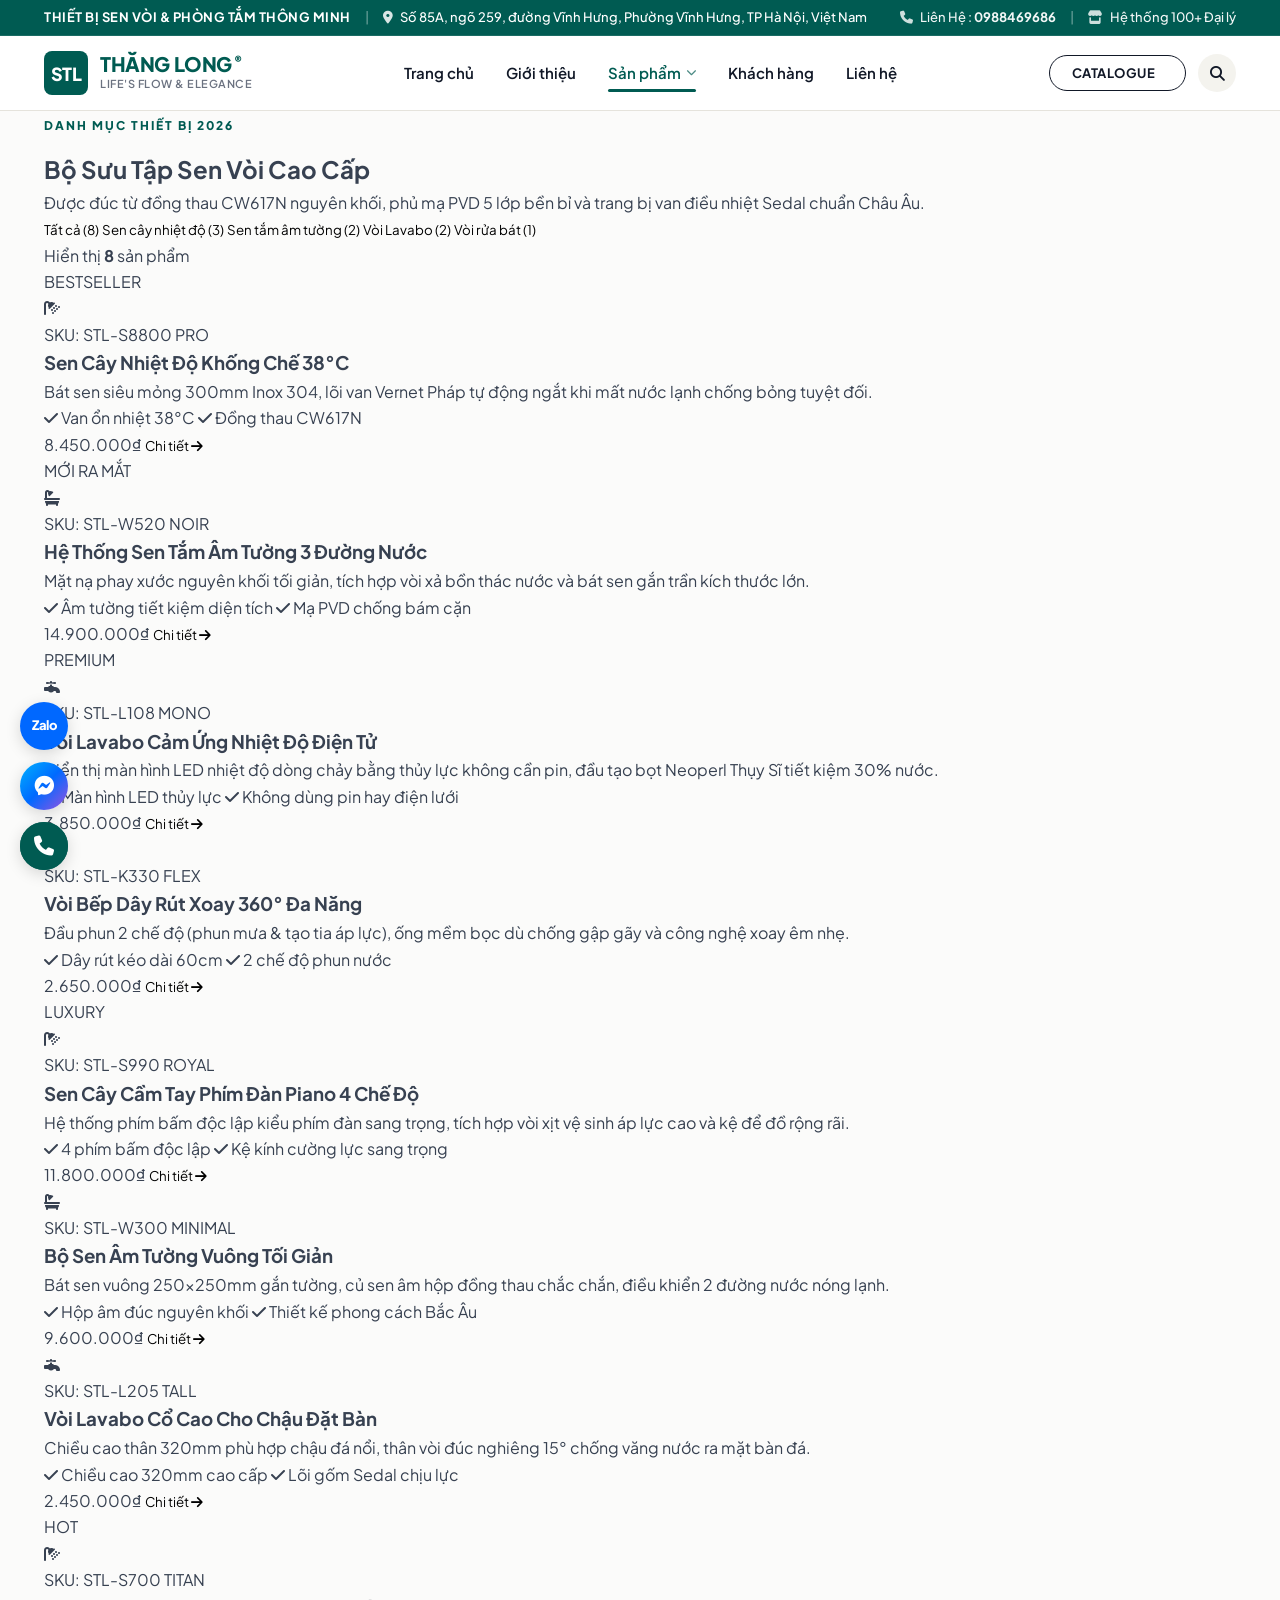
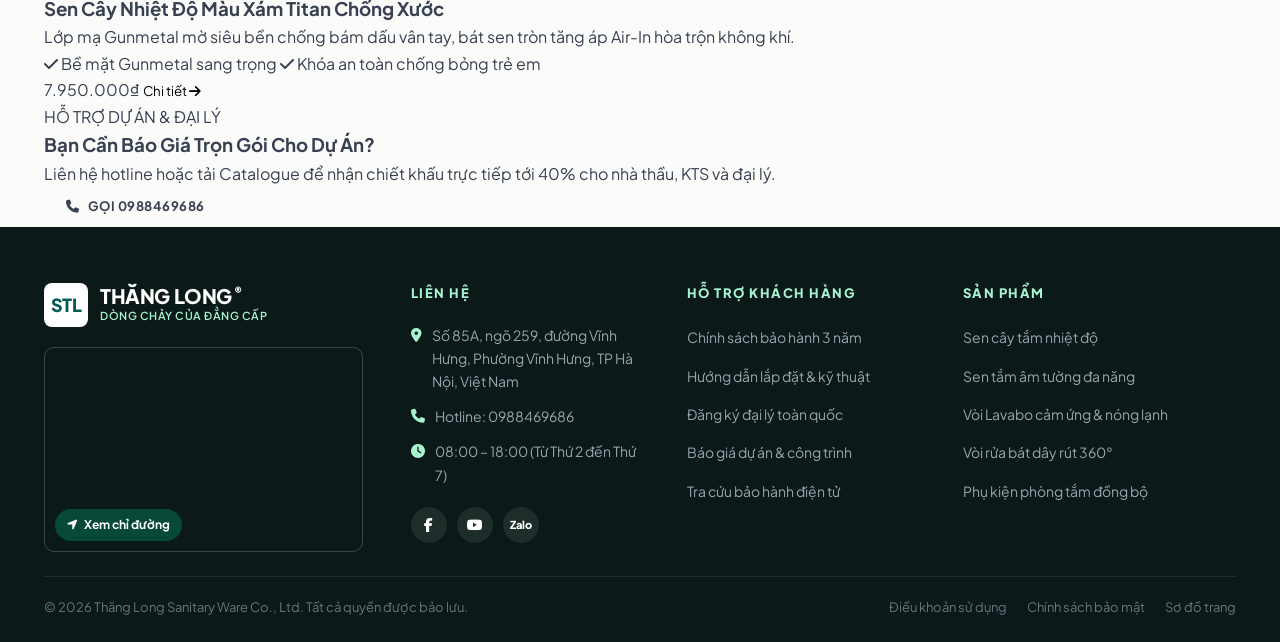
==== commit 4a9514a1: "fix" ====
--- a/sanpham.html
+++ b/sanpham.html
@@ -14,7 +14,7 @@
   <link href="https://fonts.googleapis.com/css2?family=Playfair+Display:ital,wght@0,600;0,700;1,400;1,600&family=Plus+Jakarta+Sans:wght@300;400;500;600;700;800;900&display=swap" rel="stylesheet" />
 
   <link rel="stylesheet" href="https://cdnjs.cloudflare.com/ajax/libs/font-awesome/6.5.1/css/all.min.css" />
-  <link rel="stylesheet" href="style.css" />
+  <link rel="stylesheet" href="style.css?v=7" />
 </head>
 <body>
 
--- a/style.css
+++ b/style.css
@@ -109,7 +109,6 @@
 .topbar__highlight {
   font-weight: 700;
   letter-spacing: 0.5px;
-  color: #ffffff;
 }
 
 .topbar__divider {
@@ -123,7 +122,6 @@
 }
 
 .topbar__link {
-  color: #ffffff;
   opacity: 0.95;
 }
 
@@ -184,6 +182,7 @@
   letter-spacing: -0.02em;
   color: var(--teal-primary);
   line-height: 1.1;
+  white-space: nowrap;
 }
 
 .brand-logo__name .registered {
@@ -282,16 +281,6 @@
   box-shadow: 0 4px 14px rgba(0, 91, 82, 0.25);
 }
 
-.pill-btn--white {
-  background-color: #ffffff;
-  color: var(--teal-primary);
-  border: 1.5px solid #ffffff;
-}
-
-.pill-btn--white:hover {
-  background-color: var(--teal-subtle);
-}
-
 .pill-btn--full {
   width: 100%;
 }
@@ -364,6 +353,7 @@
 .floating-contact {
   position: fixed;
   left: 20px;
+  right: auto;
   bottom: 30px;
   z-index: 99;
   display: flex;
@@ -410,8 +400,7 @@
 
 .phone-pulse {
   position: absolute;
-  width: 100%;
-  height: 100%;
+  inset: 0;
   border-radius: 50%;
   border: 2px solid var(--teal-primary);
   animation: pulse-ring 1.8s infinite;
@@ -443,7 +432,6 @@
 
 */
 
-
 .hero-section {
   position: relative;
   padding: 60px 0 100px;
@@ -453,7 +441,7 @@
 
 .hero-art-circle {
   position: absolute;
-  right: 8%;
+  right: 2.5%;
   top: 15px;
   width: 480px;
   height: 480px;
@@ -462,24 +450,17 @@
   opacity: 0.95;
   z-index: 1;
   pointer-events: none;
-  display: block;
-}
-
-.hero-section__inner {
+}
+
+.hero-section__inner,
+.hero-layout--full,
+.hero-typography {
   position: relative;
   z-index: 2;
 }
 
-.hero-layout--full {
-  display: block;
-  position: relative;
-  z-index: 2;
-}
-
 .hero-typography {
   max-width: 980px;
-  position: relative;
-  z-index: 2;
 }
 
 .hero-label-chip {
@@ -509,6 +490,7 @@
   font-weight: 900;
   color: var(--text-main);
   letter-spacing: -0.04em;
+  margin-top: -18px;
   margin-bottom: 32px;
   text-transform: uppercase;
 }
@@ -518,7 +500,7 @@
 }
 
 .hero-title__block:first-child {
-  margin-bottom: 12px;
+  margin-bottom: 28px;
 }
 
 .hero-title__script {
@@ -531,7 +513,7 @@
   line-height: 1.15;
   letter-spacing: -0.01em;
   color: var(--teal-primary);
-  margin-top: 8px;
+  margin-top: 24px;
 }
 
 .hero-bottom-row {
@@ -547,14 +529,12 @@
   font-size: 1.125rem;
   line-height: 1.75;
   color: var(--text-body);
-  margin-bottom: 0;
 }
 
 .hero-cta-group {
   display: flex;
   align-items: center;
   gap: 14px;
-  margin-bottom: 0;
   flex-wrap: wrap;
 }
 
@@ -627,10 +607,6 @@
   transform: translateY(0);
 }
 
-.reveal-delay-1 { transition-delay: 0.12s; }
-.reveal-delay-2 { transition-delay: 0.24s; }
-.reveal-delay-3 { transition-delay: 0.36s; }
-
 .stats-overlap {
   position: relative;
   z-index: 10;
@@ -638,40 +614,50 @@
 }
 
 .stats-card-deck {
-  border: 1px solid var(--border-card);
+  background-color: #ffffff;
+  border: 1px solid rgba(0, 91, 82, 0.08);
   border-radius: var(--radius-lg);
-  box-shadow: var(--shadow-elevated);
+  box-shadow: 0 12px 35px -8px rgba(0, 0, 0, 0.06), 0 4px 12px rgba(0, 0, 0, 0.02);
   display: grid;
   grid-template-columns: repeat(4, 1fr);
-  padding: 16px;
-  gap: 1px;
-  background-color: var(--border-subtle);
+  padding: 0;
+  overflow: hidden;
 }
 
 .stats-box {
-  background-color: var(--bg-surface);
-  padding: 28px 24px;
-  display: flex;
-  align-items: center;
-  gap: 18px;
-  transition: background-color var(--trans-fast);
+  background-color: #ffffff;
+  padding: 26px 24px;
+  display: flex;
+  align-items: center;
+  gap: 16px;
+  position: relative;
+  transition: all var(--trans-fast);
+}
+
+.stats-box:not(:last-child) {
+  border-right: 1px solid var(--border-subtle);
 }
 
 .stats-box:hover {
-  background-color: var(--bg-canvas);
+  background-color: #fbfbf9;
+}
+
+.stats-box:hover .stats-box__icon {
+  transform: scale(1.06);
 }
 
 .stats-box__icon {
-  width: 52px;
-  height: 52px;
-  border-radius: var(--radius-sm);
-  background-color: var(--teal-subtle);
+  width: 50px;
+  height: 50px;
+  border-radius: 12px;
+  background: linear-gradient(135deg, var(--teal-subtle) 0%, rgba(0, 91, 82, 0.12) 100%);
   color: var(--teal-primary);
   display: flex;
   align-items: center;
   justify-content: center;
-  font-size: 1.35rem;
+  font-size: 1.25rem;
   flex-shrink: 0;
+  transition: transform var(--trans-fast);
 }
 
 .stats-box__num {
@@ -683,7 +669,7 @@
 }
 
 .stats-box__label {
-  font-size: 0.875rem;
+  font-size: 0.85rem;
   color: var(--text-muted);
   font-weight: 500;
   margin-top: 4px;
@@ -711,20 +697,17 @@
   margin-bottom: 14px;
 }
 
-.sub-kicker--light {
-  color: #7dd3fc;
-}
-
-.sub-kicker--teal {
-  color: var(--teal-primary);
-}
-
 .about-heading {
-  font-size: 2.75rem;
-  line-height: 1.15;
+  font-size: 2.5rem;
+  line-height: 1.2;
   font-weight: 900;
   letter-spacing: -0.03em;
   color: var(--text-main);
+}
+
+.about-heading__lead-line {
+  display: block;
+  white-space: nowrap;
 }
 
 .about-heading__serif {
@@ -734,7 +717,25 @@
   font-weight: 400;
   color: var(--terracotta);
   font-size: 2.25rem;
-  margin-top: 8px;
+  line-height: 1.5;
+  margin-top: 24px;
+}
+
+.about-heading__khauhieu {
+  display: block;
+  margin-top: 52px;
+  margin-bottom: 44px;
+  text-align: center;
+  font-size: 0.95rem;
+  font-weight: 700;
+  letter-spacing: 1.2px;
+  line-height: 2;
+  color: #064e3b;
+}
+
+.khauhieu-doan {
+  display: inline-block;
+  white-space: nowrap;
 }
 
 .about-para {
@@ -861,8 +862,15 @@
   transform: translateY(-2px);
 }
 
+.cert-badge-hvnclc,
+.cert-iso,
+.cert-vnvalue,
+.cert-vnr,
+.cert-tcvn {
+  text-align: center;
+}
+
 .cert-badge-hvnclc {
-  text-align: center;
   line-height: 1.15;
 }
 
@@ -899,10 +907,6 @@
   color: #dc2626;
 }
 
-.cert-iso {
-  text-align: center;
-}
-
 .cert-iso--env .iso-icon {
   font-size: 1.1rem;
   color: #16a34a;
@@ -927,10 +931,6 @@
   font-weight: 700;
   color: #6b7280;
   letter-spacing: 0.2px;
-}
-
-.cert-vnvalue {
-  text-align: center;
 }
 
 .vnvalue-symbol {
@@ -958,10 +958,6 @@
   color: #16a34a;
 }
 
-.cert-vnr {
-  text-align: center;
-}
-
 .vnr-wreath {
   font-size: 1rem;
   color: #d97706;
@@ -979,10 +975,6 @@
   font-size: 0.5625rem;
   font-weight: 700;
   color: #78350f;
-}
-
-.cert-tcvn {
-  text-align: center;
 }
 
 .tcvn-title {
@@ -1080,7 +1072,6 @@
   align-items: center;
   justify-content: center;
   margin: 0 auto 16px;
-  position: relative;
   overflow: hidden;
 }
 
@@ -1130,7 +1121,6 @@
   font-size: 1.0625rem;
   line-height: 1.75;
   color: var(--text-main);
-  font-style: normal;
   margin-bottom: 24px;
 }
 
@@ -1209,288 +1199,6 @@
   width: 24px;
   border-radius: 5px;
   background-color: var(--teal-primary);
-}
-
-.page-banner {
-  padding: 60px 0 40px;
-  background: linear-gradient(180deg, var(--teal-subtle) 0%, var(--bg-canvas) 100%);
-  border-bottom: 1px solid var(--border-subtle);
-}
-
-.page-banner__inner {
-  text-align: center;
-  max-width: 720px;
-  margin: 0 auto;
-}
-
-.page-banner__title {
-  font-size: clamp(2.2rem, 5vw, 3.25rem);
-  font-weight: 900;
-  color: var(--text-main);
-  letter-spacing: -0.03em;
-  margin-bottom: 14px;
-}
-
-.page-banner__desc {
-  font-size: 1.05rem;
-  color: var(--text-body);
-  line-height: 1.65;
-}
-
-.section-products-page {
-  padding: 60px 0 100px;
-  background-color: var(--bg-canvas);
-}
-
-.products-toolbar {
-  display: flex;
-  align-items: center;
-  justify-content: space-between;
-  margin-bottom: 40px;
-  flex-wrap: wrap;
-  gap: 16px;
-}
-
-.filter-pills {
-  display: flex;
-  gap: 8px;
-  background-color: var(--bg-surface);
-  padding: 6px;
-  border-radius: var(--radius-pill);
-  border: 1px solid var(--border-card);
-}
-
-.filter-pills--wrap {
-  flex-wrap: wrap;
-}
-
-.filter-pill {
-  padding: 8px 18px;
-  border-radius: var(--radius-pill);
-  font-size: 0.8125rem;
-  font-weight: 700;
-  color: var(--text-muted);
-  transition: all var(--trans-fast);
-}
-
-.filter-pill:hover,
-.filter-pill.is-active {
-  background-color: var(--teal-primary);
-  color: #ffffff;
-}
-
-.products-count-badge {
-  font-size: 0.875rem;
-  color: var(--text-muted);
-}
-
-.products-count-badge strong {
-  color: var(--teal-primary);
-}
-
-.product-cards-grid {
-  display: grid;
-  grid-template-columns: repeat(3, 1fr);
-  gap: 28px;
-}
-
-.product-cards-grid--full {
-  grid-template-columns: repeat(4, 1fr);
-  gap: 28px;
-}
-
-.p-card {
-  background-color: var(--bg-surface);
-  border: 1px solid var(--border-card);
-  border-radius: var(--radius-md);
-  overflow: hidden;
-  transition: transform var(--trans-smooth), box-shadow var(--trans-smooth), opacity 0.25s ease;
-  display: flex;
-  flex-direction: column;
-}
-
-.p-card:hover {
-  transform: translateY(-6px);
-  box-shadow: var(--shadow-elevated);
-}
-
-.p-card__visual {
-  height: 220px;
-  display: flex;
-  align-items: center;
-  justify-content: center;
-  position: relative;
-  background-color: var(--bg-muted);
-}
-
-.visual-teal { background: radial-gradient(circle, #e6f3f1 0%, #d4eae7 100%); }
-.visual-dark { background: radial-gradient(circle, #e5e7eb 0%, #d1d5db 100%); }
-.visual-warm { background: radial-gradient(circle, #fef3c7 0%, #fde68a 100%); }
-.visual-sage { background: radial-gradient(circle, #e2e8f0 0%, #cbd5e1 100%); }
-
-.p-card__art i {
-  font-size: 4rem;
-  color: var(--teal-primary);
-  opacity: 0.85;
-  transition: transform var(--trans-fast);
-}
-
-.p-card:hover .p-card__art i {
-  transform: scale(1.1);
-}
-
-.p-card__badge {
-  position: absolute;
-  top: 14px;
-  left: 14px;
-  font-size: 0.625rem;
-  font-weight: 800;
-  letter-spacing: 0.5px;
-  padding: 4px 10px;
-  border-radius: var(--radius-pill);
-}
-
-.badge-featured { background-color: var(--teal-primary); color: #ffffff; }
-.badge-new { background-color: var(--terracotta); color: #ffffff; }
-.badge-premium { background-color: #b45309; color: #ffffff; }
-
-.p-card__colors {
-  position: absolute;
-  bottom: 12px;
-  right: 14px;
-  display: flex;
-  gap: 6px;
-}
-
-.color-dot {
-  width: 14px;
-  height: 14px;
-  border-radius: 50%;
-  border: 1.5px solid #ffffff;
-  box-shadow: 0 1px 3px rgba(0, 0, 0, 0.2);
-}
-
-.dot-chrome { background: linear-gradient(135deg, #e5e7eb, #9ca3af); }
-.dot-black { background-color: #1f2937; }
-.dot-gold { background: linear-gradient(135deg, #f59e0b, #d97706); }
-.dot-gunmetal { background-color: #4b5563; }
-
-.p-card__body {
-  padding: 22px;
-  display: flex;
-  flex-direction: column;
-  flex: 1;
-}
-
-.p-card__sku {
-  font-size: 0.6875rem;
-  font-weight: 700;
-  color: var(--text-muted);
-  letter-spacing: 0.5px;
-  margin-bottom: 6px;
-}
-
-.p-card__name {
-  font-size: 1.0625rem;
-  font-weight: 800;
-  color: var(--text-main);
-  line-height: 1.35;
-  margin-bottom: 8px;
-}
-
-.p-card__brief {
-  font-size: 0.8125rem;
-  color: var(--text-muted);
-  line-height: 1.55;
-  margin-bottom: 16px;
-  flex: 1;
-}
-
-.p-card__specs {
-  display: flex;
-  flex-direction: column;
-  gap: 4px;
-  margin-bottom: 16px;
-  padding: 8px 12px;
-  background-color: var(--bg-muted);
-  border-radius: var(--radius-sm);
-  font-size: 0.6875rem;
-  color: var(--text-body);
-  font-weight: 600;
-}
-
-.p-card__specs i {
-  color: var(--teal-primary);
-  margin-right: 4px;
-}
-
-.p-card__footer {
-  display: flex;
-  align-items: center;
-  justify-content: space-between;
-  padding-top: 14px;
-  border-top: 1px solid var(--border-subtle);
-}
-
-.p-card__price {
-  font-size: 1.15rem;
-  font-weight: 900;
-  color: var(--teal-primary);
-}
-
-.p-card__action {
-  font-size: 0.8125rem;
-  font-weight: 700;
-  color: var(--text-main);
-  display: inline-flex;
-  align-items: center;
-  gap: 6px;
-  transition: gap var(--trans-fast), color var(--trans-fast);
-}
-
-.p-card__action:hover {
-  color: var(--teal-primary);
-  gap: 10px;
-}
-
-.section-contact-cta {
-  padding-bottom: 80px;
-  background-color: var(--bg-canvas);
-}
-
-.catalogue-banner {
-  background-color: var(--teal-primary);
-  border-radius: var(--radius-lg);
-  padding: 48px;
-  color: #ffffff;
-  display: flex;
-  align-items: center;
-  justify-content: space-between;
-  gap: 32px;
-  flex-wrap: wrap;
-}
-
-.cat-tag {
-  display: inline-block;
-  font-size: 0.6875rem;
-  font-weight: 800;
-  letter-spacing: 1.5px;
-  background-color: rgba(255, 255, 255, 0.2);
-  padding: 4px 12px;
-  border-radius: var(--radius-pill);
-  margin-bottom: 12px;
-}
-
-.catalogue-banner__content h3 {
-  font-size: 1.75rem;
-  font-weight: 800;
-  margin-bottom: 8px;
-}
-
-.catalogue-banner__content p {
-  font-size: 1rem;
-  opacity: 0.9;
-  max-width: 640px;
 }
 
 .section-contact {
@@ -1651,7 +1359,6 @@
   border-radius: 10px;
   overflow: hidden;
   border: 1px solid rgba(255, 255, 255, 0.2);
-  cursor: pointer;
 }
 
 .khungbando .bando {
@@ -1702,7 +1409,6 @@
 .footer-links a {
   font-size: 0.875rem;
   color: #9ca3af;
-  transition: color var(--trans-fast);
 }
 
 .footer-links a:hover {
@@ -1766,10 +1472,6 @@
 .footer-meta-links {
   display: flex;
   gap: 20px;
-}
-
-.footer-meta-links a {
-  color: #6b7280;
 }
 
 .footer-meta-links a:hover {
@@ -1819,7 +1521,6 @@
   font-size: 2rem;
   line-height: 1;
   color: var(--text-muted);
-  cursor: pointer;
 }
 
 .modal-close:hover {
@@ -1894,28 +1595,11 @@
   transform: translateY(-3px);
 }
 
-.toast-msg {
-  position: fixed;
-  top: 24px;
-  right: 24px;
-  background-color: var(--text-main);
-  color: #ffffff;
-  border-left: 4px solid var(--teal-primary);
-  padding: 14px 22px;
-  border-radius: var(--radius-sm);
-  font-size: 0.875rem;
-  font-weight: 600;
-  box-shadow: 0 10px 25px rgba(0, 0, 0, 0.2);
-  z-index: 2000;
-  transform: translateY(-20px);
-  opacity: 0;
-  transition: all 0.3s ease;
-}
-
-.toast-msg.is-show {
-  transform: translateY(0);
-  opacity: 1;
-}
+.hero-label-chip {
+  margin-bottom: 32px;
+  transform: translateY(-35px);
+}
+
 
 @media (max-width: 1024px) {
   .hero-bottom-row {
@@ -1931,9 +1615,18 @@
   .stats-card-deck {
     grid-template-columns: repeat(2, 1fr);
   }
-  .product-cards-grid,
-  .product-cards-grid--full {
-    grid-template-columns: repeat(2, 1fr);
+  .stats-box:not(:last-child) {
+    border-right: none;
+  }
+  .stats-box:nth-child(odd) {
+    border-right: 1px solid var(--border-subtle);
+  }
+  .stats-box:nth-child(1),
+  .stats-box:nth-child(2) {
+    border-bottom: 1px solid var(--border-subtle);
+  }
+  .about-heading {
+    font-size: 2rem;
   }
   .testimonial-card {
     grid-template-columns: 1fr;
@@ -1958,26 +1651,127 @@
   .main-nav {
     display: none;
   }
+  .header__inner {
+    height: 62px;
+  }
+  .brand-logo {
+    gap: 10px;
+  }
+  .brand-logo__symbol {
+    width: 38px;
+    height: 38px;
+    font-size: 0.95rem;
+    flex-shrink: 0;
+  }
+  .brand-logo__name {
+    font-size: 1.125rem;
+    line-height: 1.1;
+    white-space: nowrap;
+  }
+  .brand-logo__name .registered {
+    font-size: 0.65rem;
+  }
+  .header .brand-logo__tagline {
+    display: none !important;
+  }
+  .header-actions .pill-btn {
+    display: none !important;
+  }
+  .header-actions {
+    gap: 8px;
+  }
+  .icon-circle-btn {
+    width: 36px;
+    height: 36px;
+    font-size: 0.875rem;
+  }
   .hamburger-btn {
     display: flex;
+    width: 36px;
+    height: 36px;
+  }
+
+  .hero-section {
+    padding: 24px 0 60px;
+  }
+  .hero-label-chip {
+    font-size: 0.7rem;
+    padding: 5px 12px;
+    margin-bottom: 18px;
+    transform: translateY(-10px);
   }
   .hero-title {
-    font-size: 2.5rem;
+    font-size: clamp(1.95rem, 7.5vw, 2.45rem);
+    line-height: 1.1;
+    margin-top: 0;
+    margin-bottom: 18px;
+    letter-spacing: -0.03em;
+  }
+  .hero-title__block:first-child {
+    margin-bottom: 11px;
   }
   .hero-title__script {
-    font-size: 1.85rem;
+    font-size: clamp(1.125rem, 4.3vw, 1.35rem);
+    line-height: 1.25;
+    margin-top: 10px;
+    display: block;
   }
   .hero-art-circle {
-    width: 280px;
-    height: 280px;
-    right: -40px;
-    top: 5%;
-  }
-  .stats-card-deck,
+    width: 250px;
+    height: 250px;
+    right: -50px;
+    top: 6%;
+    opacity: 0.85;
+  }
+  .hero-bottom-row {
+    grid-template-columns: 1fr;
+    gap: 20px;
+    margin-bottom: 28px;
+  }
+  .hero-description {
+    font-size: 0.9375rem;
+    line-height: 1.65;
+  }
+  .hero-cta-group {
+    display: flex;
+    flex-direction: column;
+    align-items: stretch;
+    gap: 12px;
+    width: 100%;
+    max-width: 320px;
+  }
+  .btn-editorial {
+    display: flex;
+    align-items: center;
+    justify-content: center;
+    width: 100%;
+    padding: 13px 20px;
+    font-size: 0.9375rem;
+    text-align: center;
+  }
+  .hero-features-strip {
+    flex-direction: column;
+    gap: 12px;
+    padding-top: 20px;
+  }
+
+  .stats-card-deck {
+    grid-template-columns: 1fr;
+    border-radius: var(--radius-md);
+  }
+  .stats-box {
+    padding: 18px 20px;
+  }
+  .stats-box:not(:last-child) {
+    border-right: none !important;
+    border-bottom: 1px solid var(--border-subtle);
+  }
+  .stats-box:nth-child(odd) {
+    border-right: none;
+  }
+
   .about-grid,
   .contact-box-wrapper,
-  .product-cards-grid,
-  .product-cards-grid--full,
   .footer-top-row,
   .form-grid-2 {
     grid-template-columns: 1fr;
@@ -1985,6 +1779,9 @@
   .about-grid {
     gap: 36px;
   }
+  .about-heading__lead-line {
+    white-space: normal;
+  }
   .testimonial-card {
     padding: 28px 20px;
   }
@@ -1992,16 +1789,37 @@
   .contact-form-panel {
     padding: 36px 24px;
   }
-  .catalogue-banner {
-    padding: 32px 24px;
-  }
   .floating-contact {
     bottom: 20px;
-    left: 14px;
+    right: 14px;
+    left: auto;
+    gap: 10px;
   }
   .float-btn {
     width: 42px;
     height: 42px;
-    font-size: 1.1rem;
+    font-size: 1.05rem;
+  }
+  .back-to-top {
+    bottom: 180px;
+    right: 14px;
+    width: 40px;
+    height: 40px;
+    font-size: 0.875rem;
+  }
+}
+
+@media (max-width: 480px) {
+  .hero-title {
+    font-size: 2.1rem;
+  }
+  .hero-title__script {
+    font-size: 1.15rem;
+  }
+  .hero-cta-group {
+    max-width: calc(100% - 56px);
+  }
+  .brand-logo__name {
+    font-size: 1.05rem;
   }
 }
